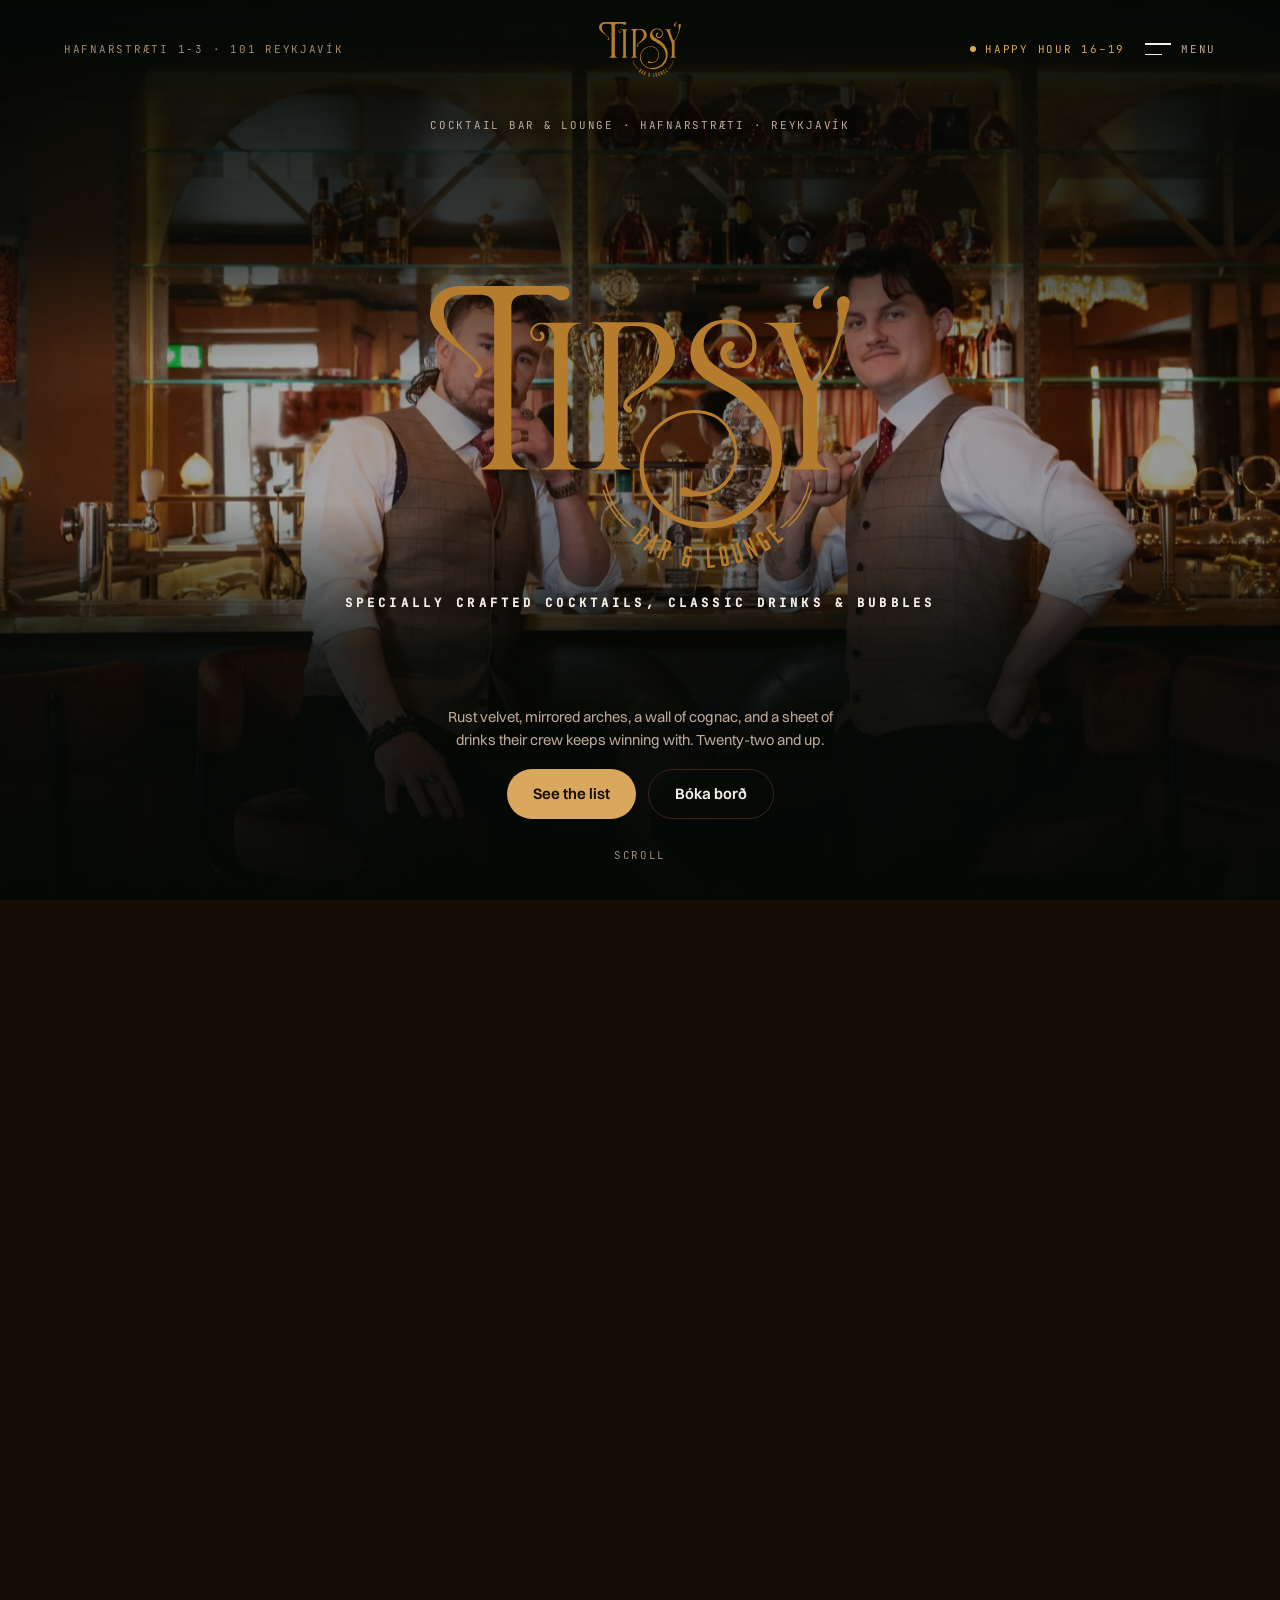
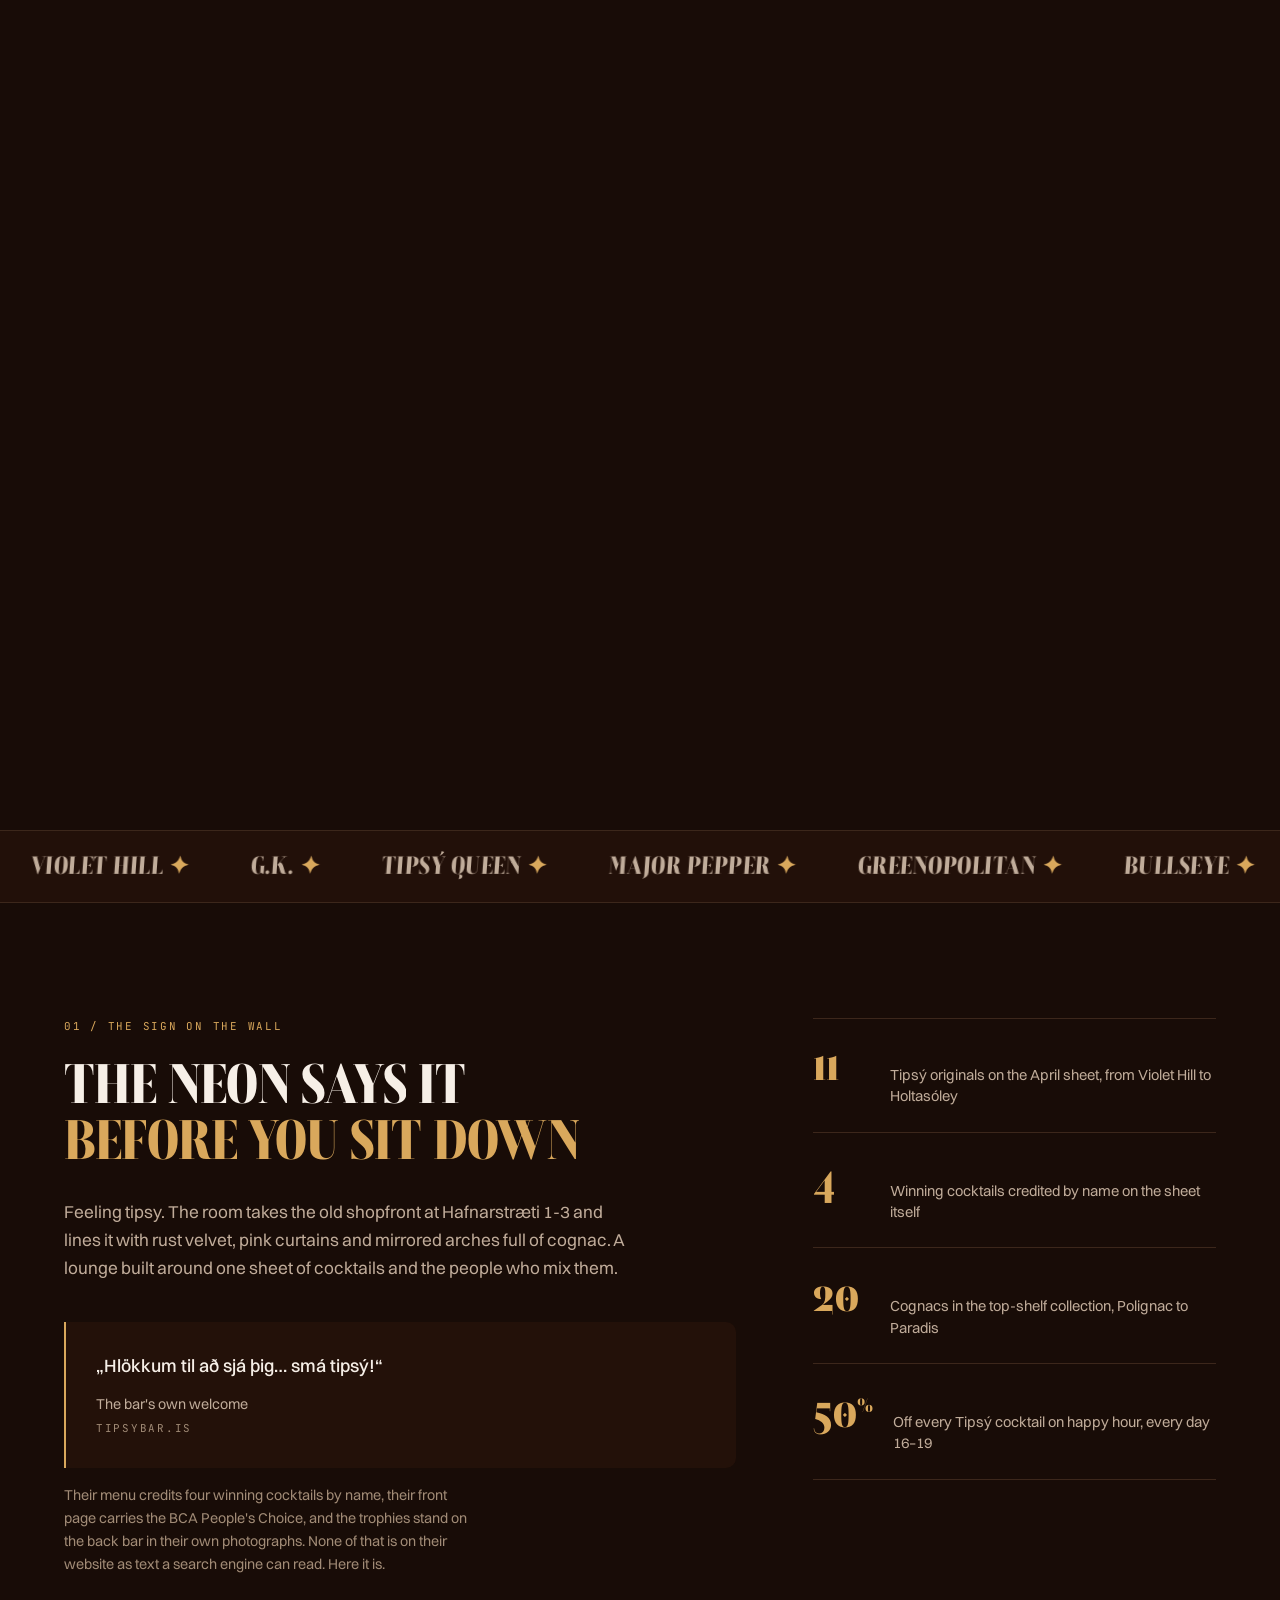
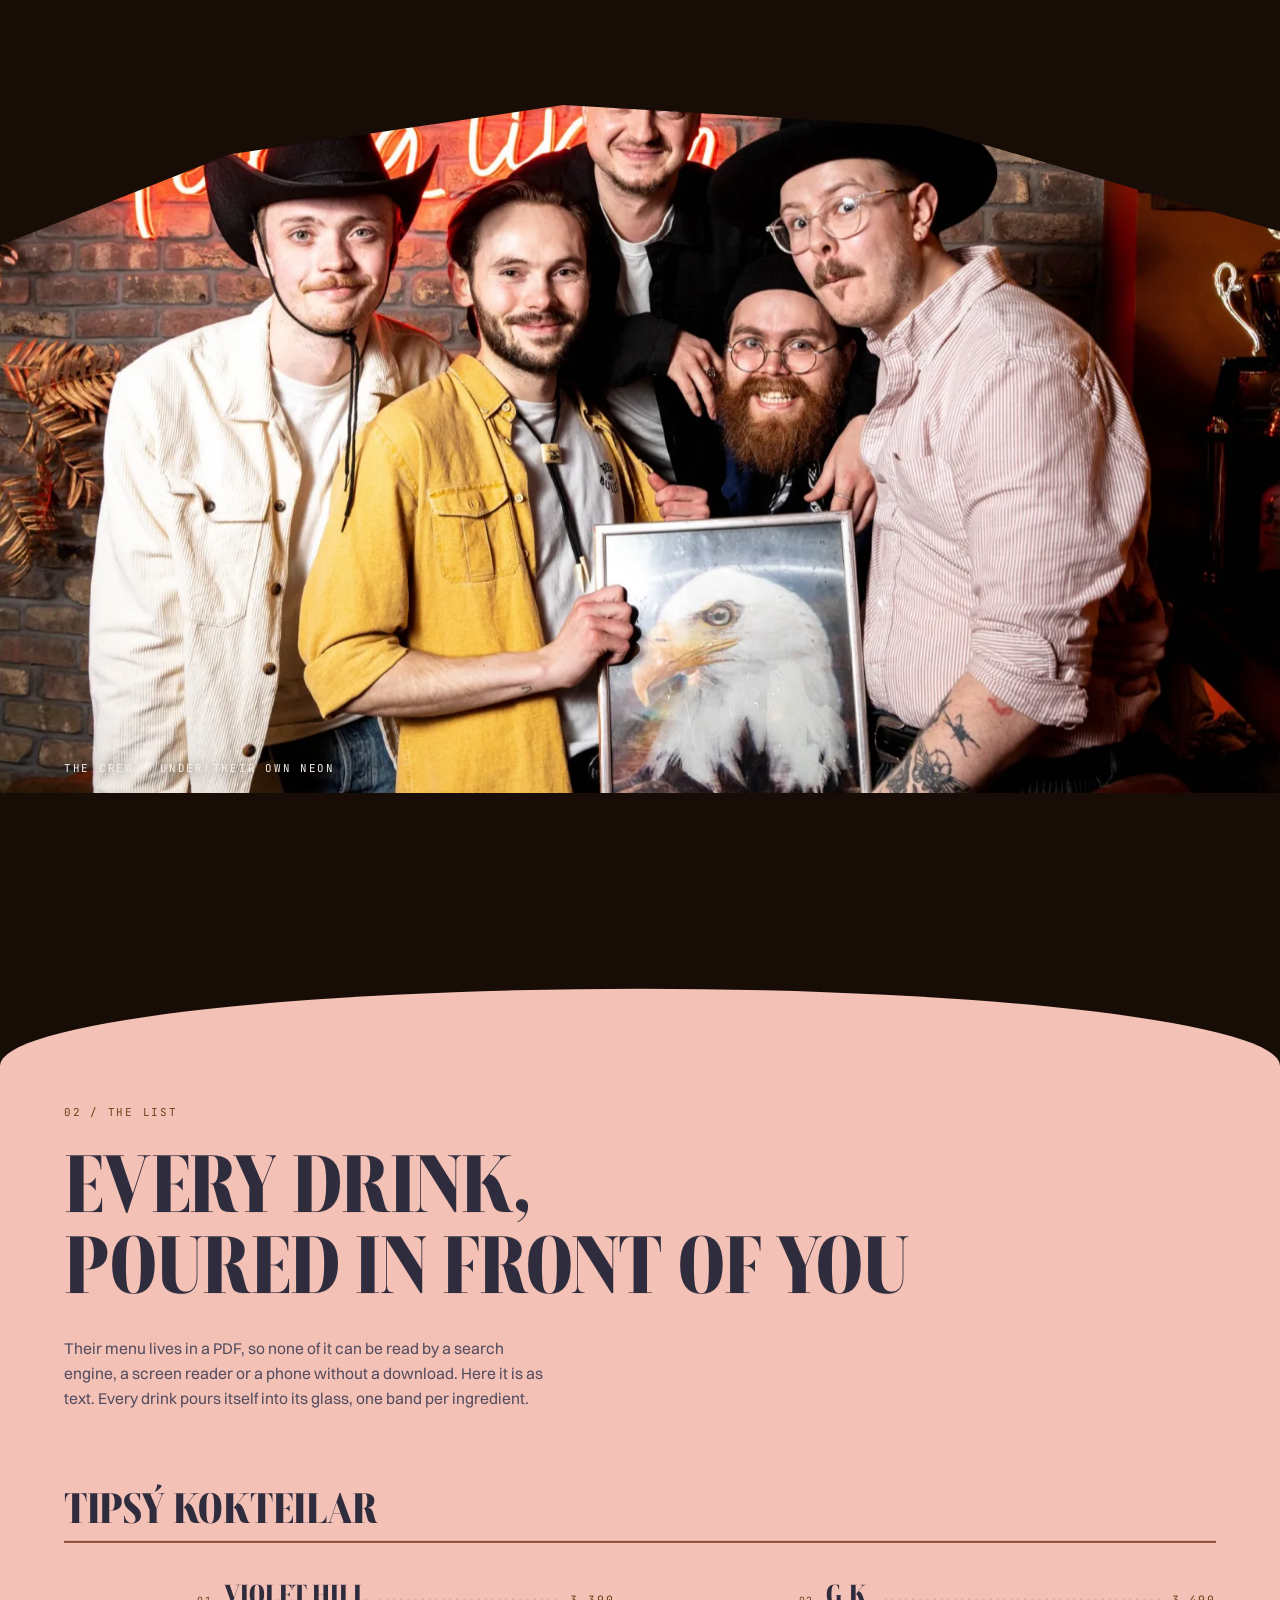
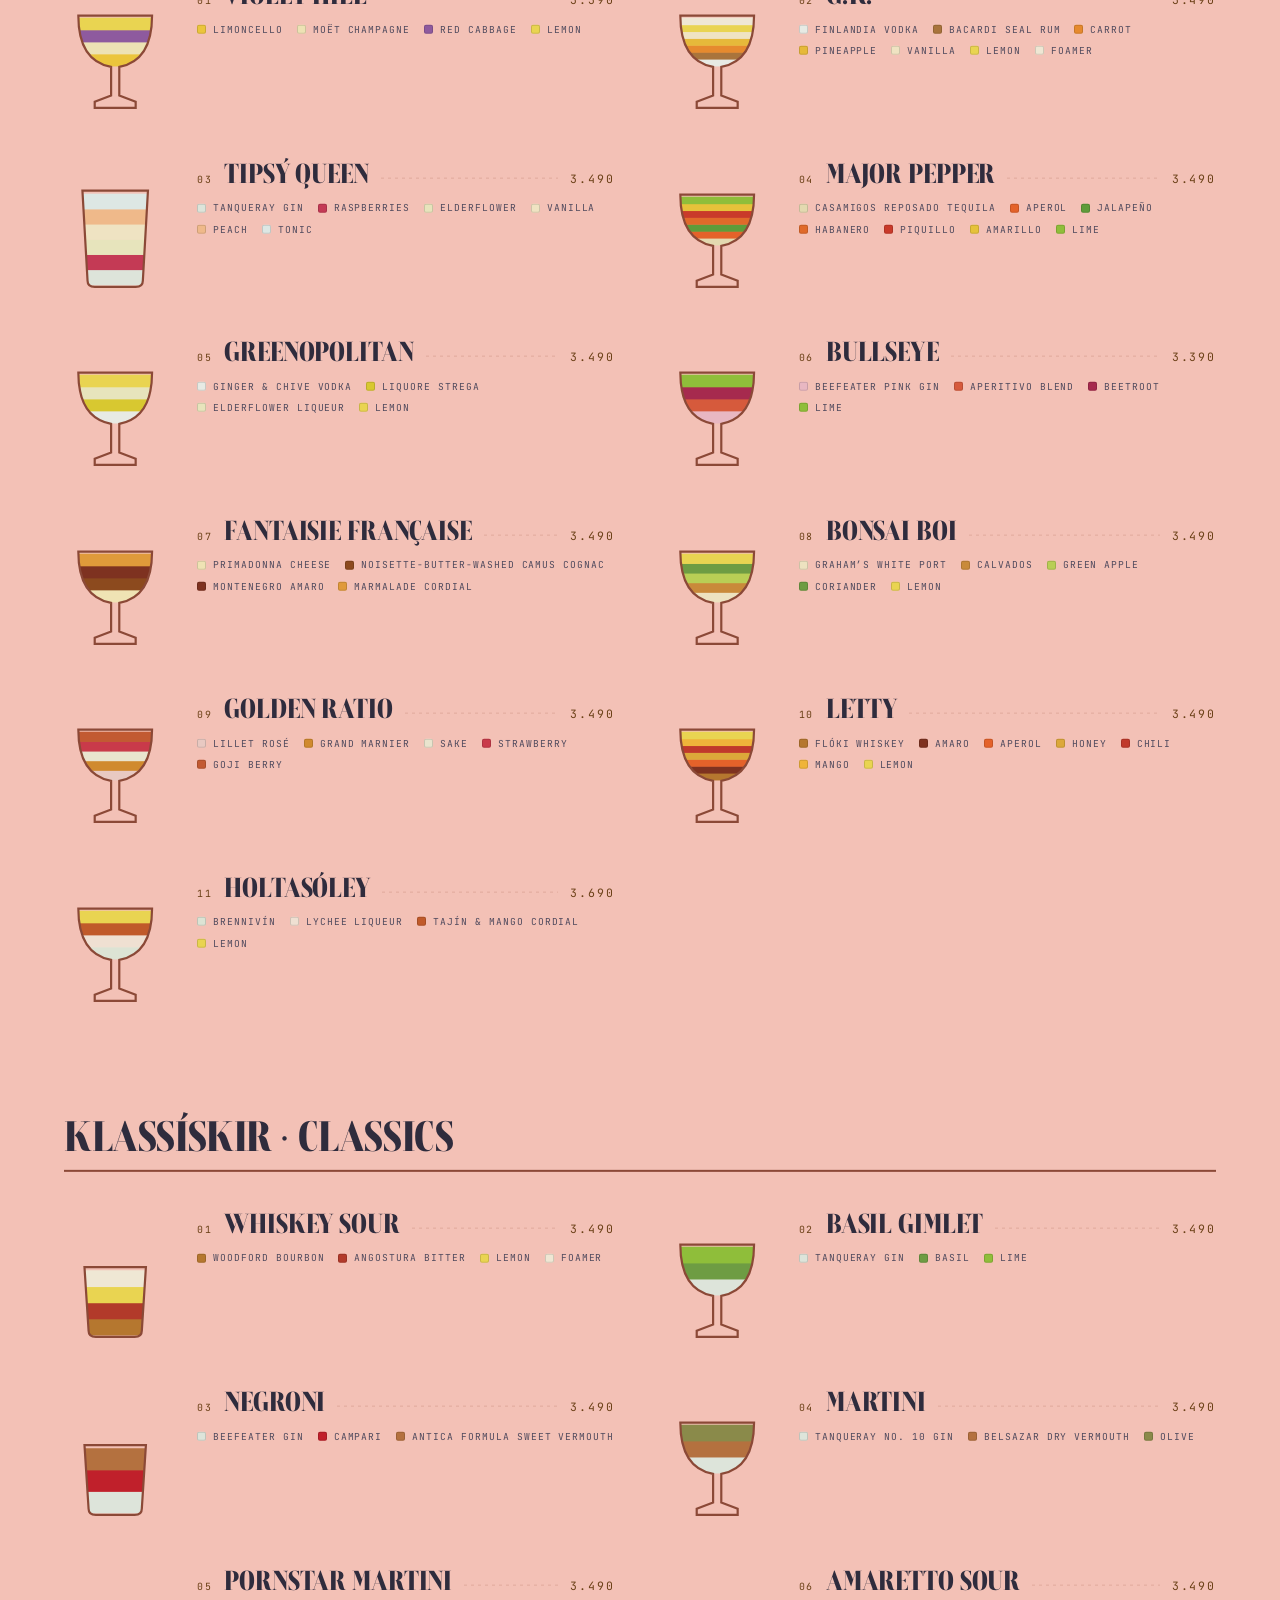
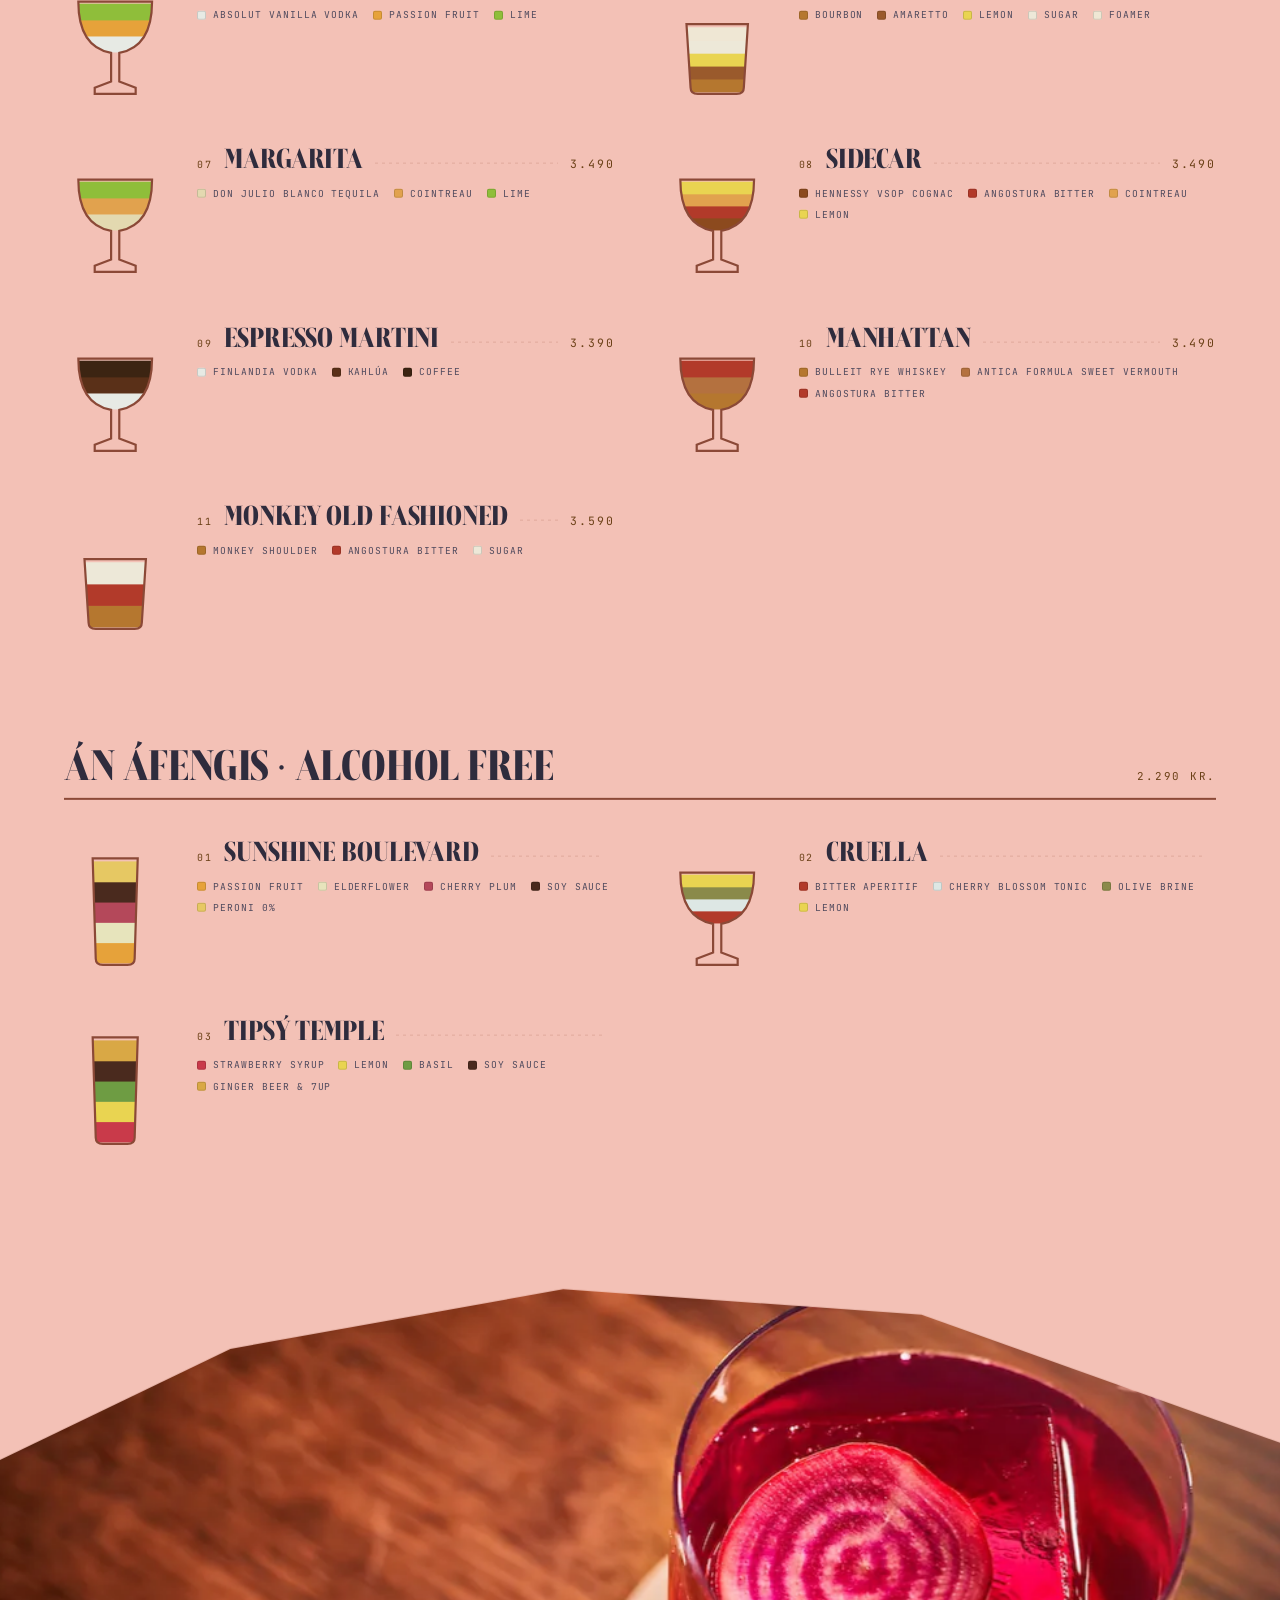
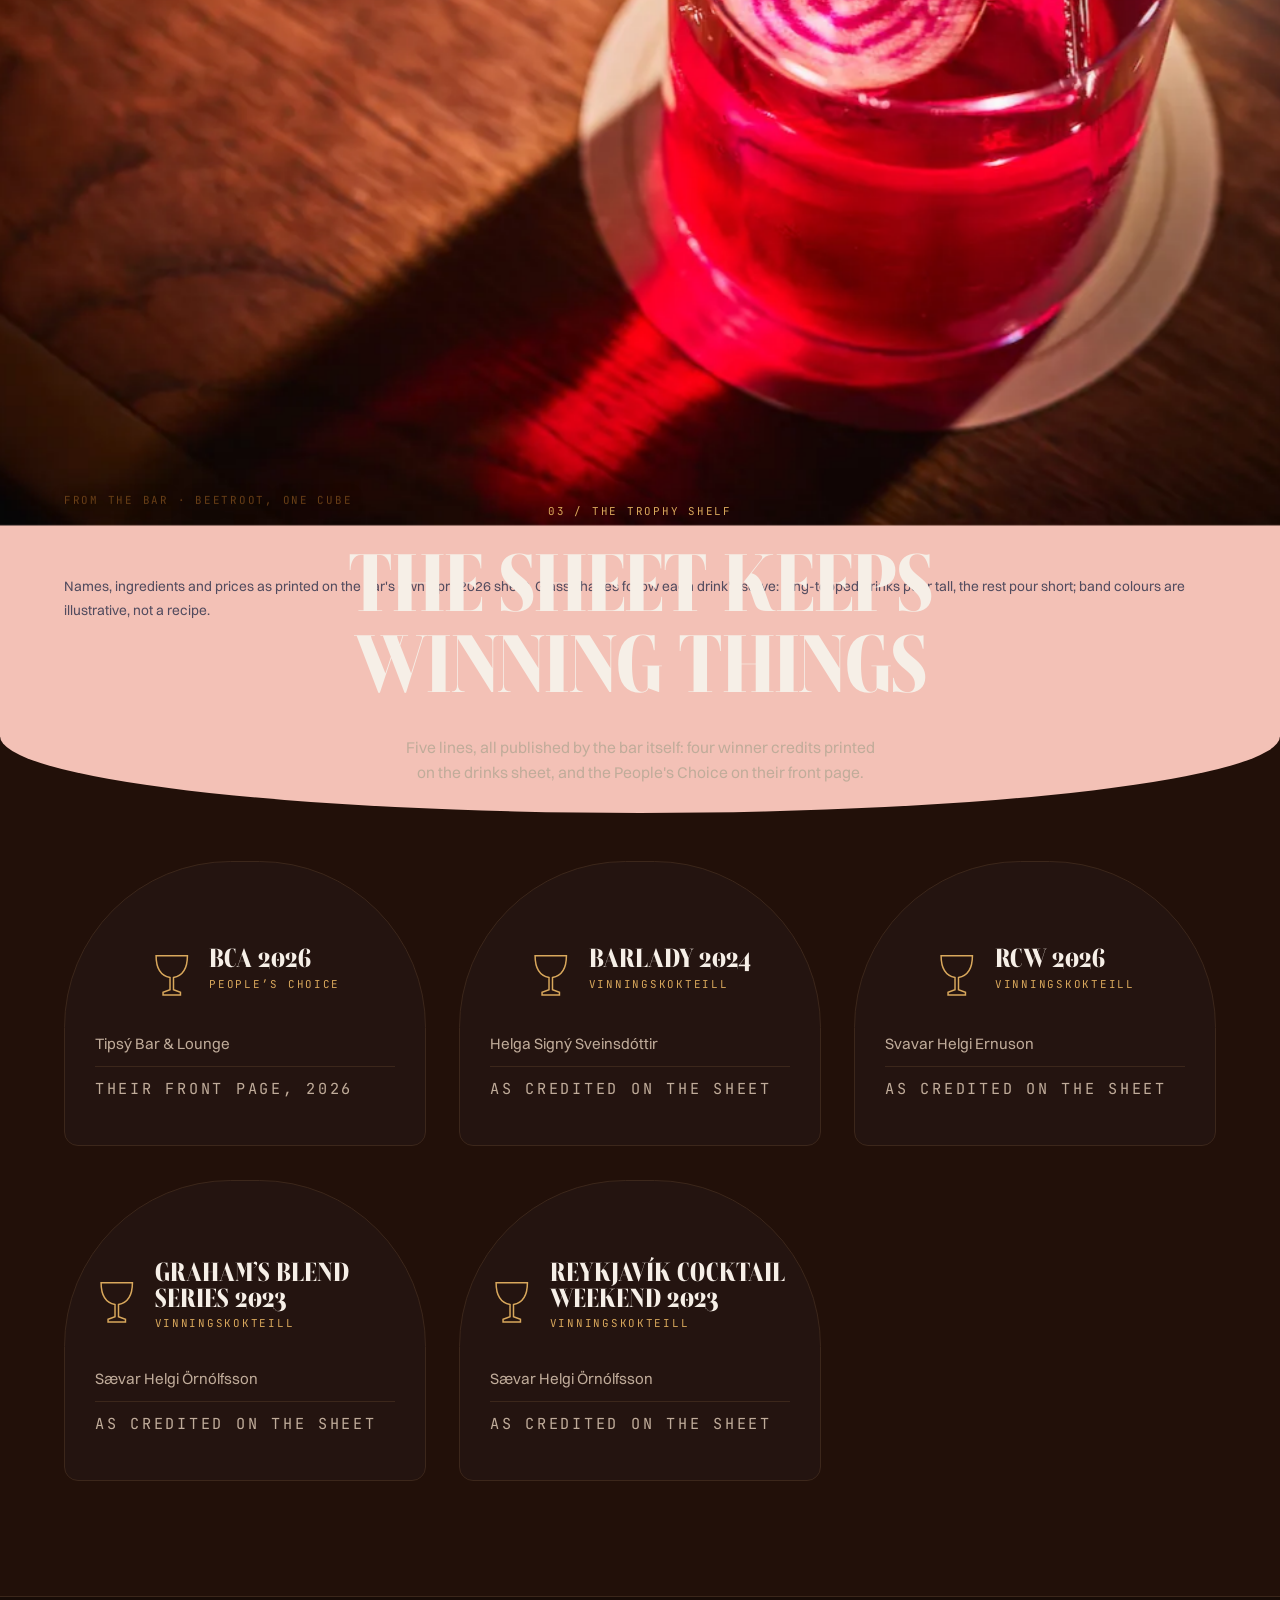
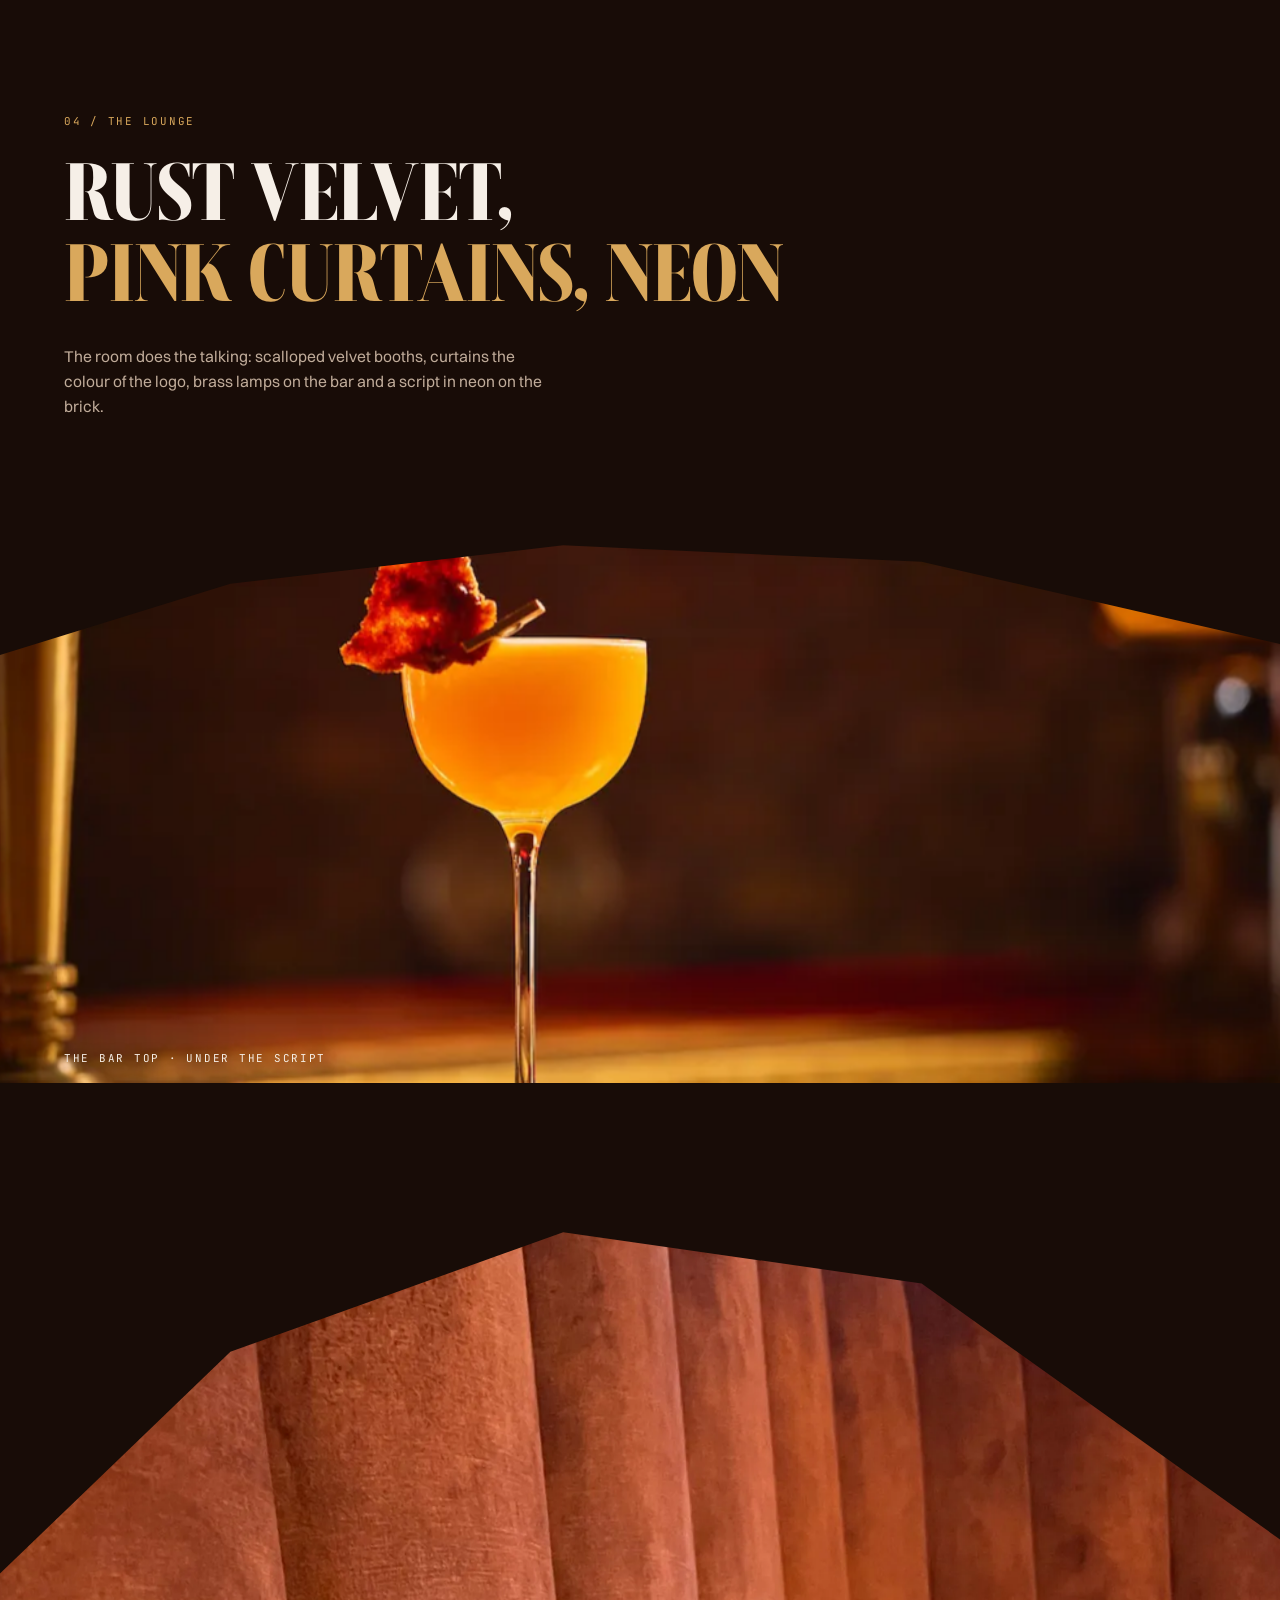
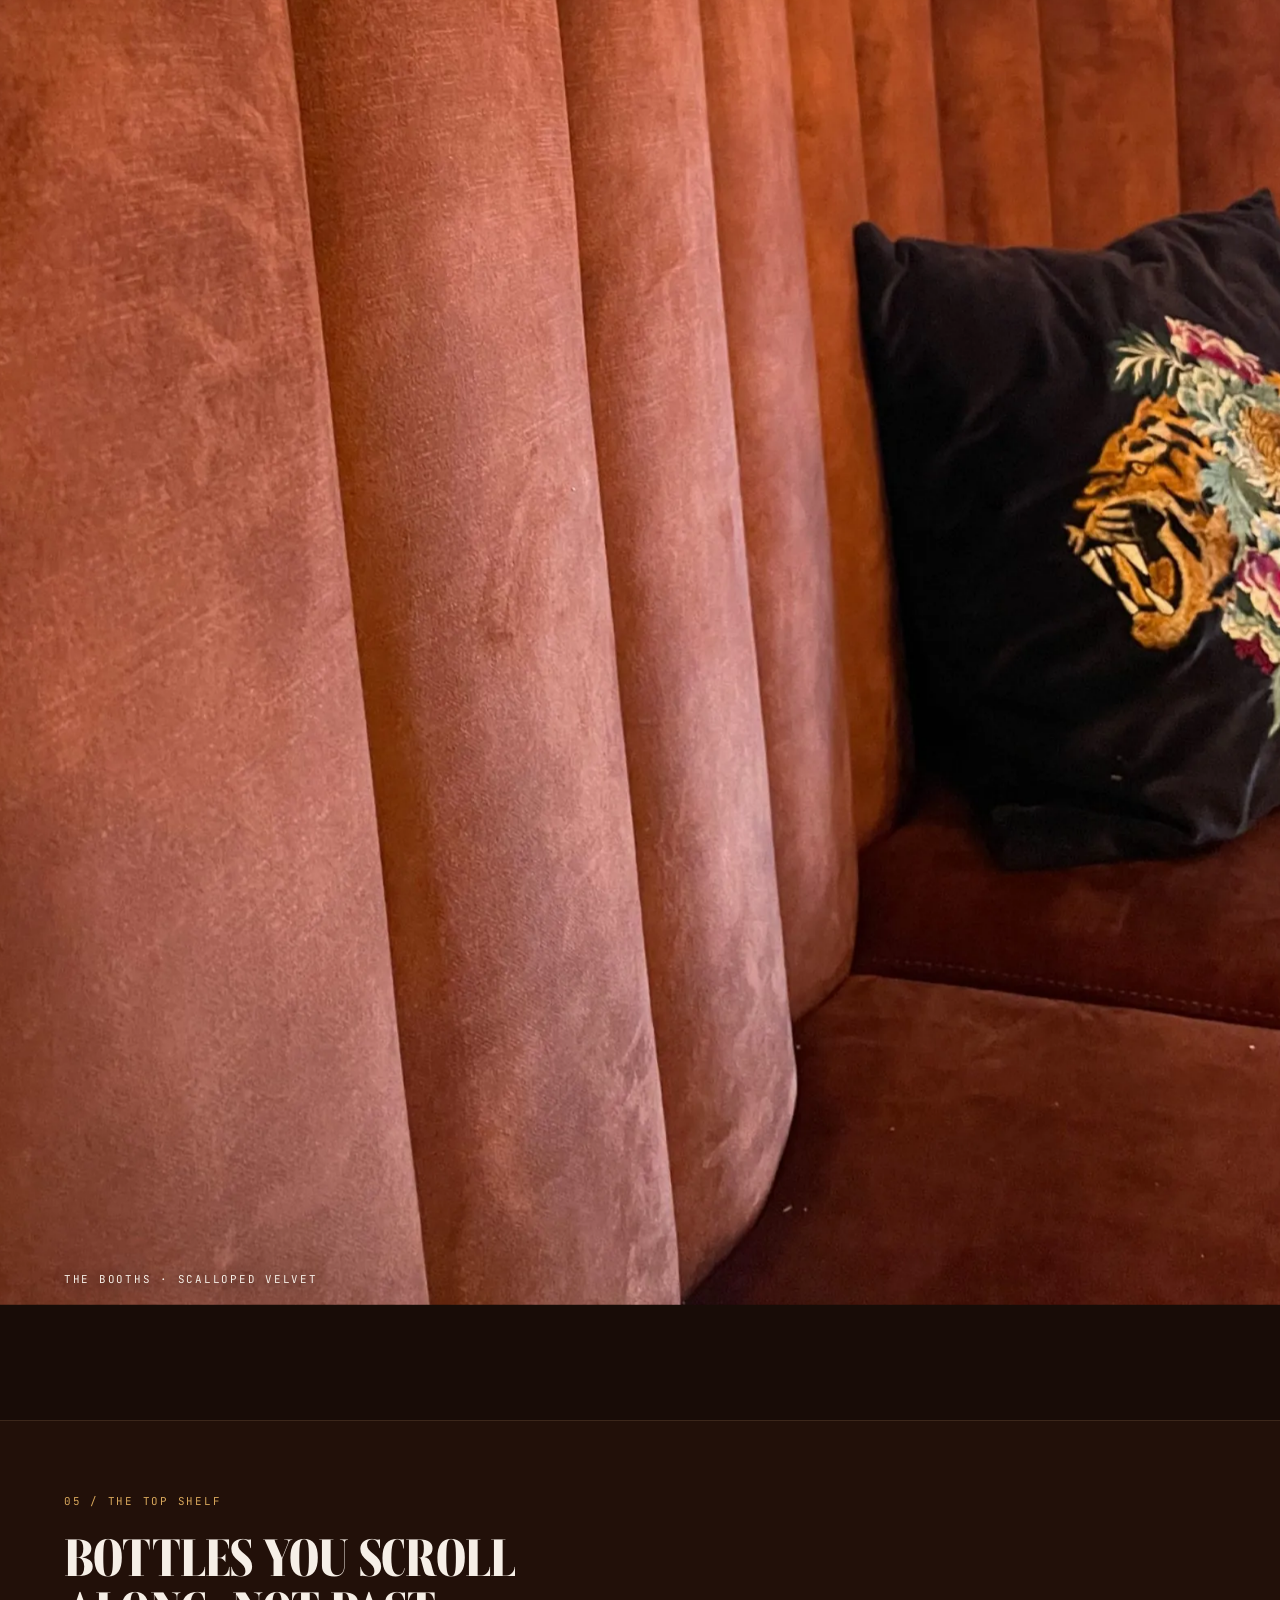
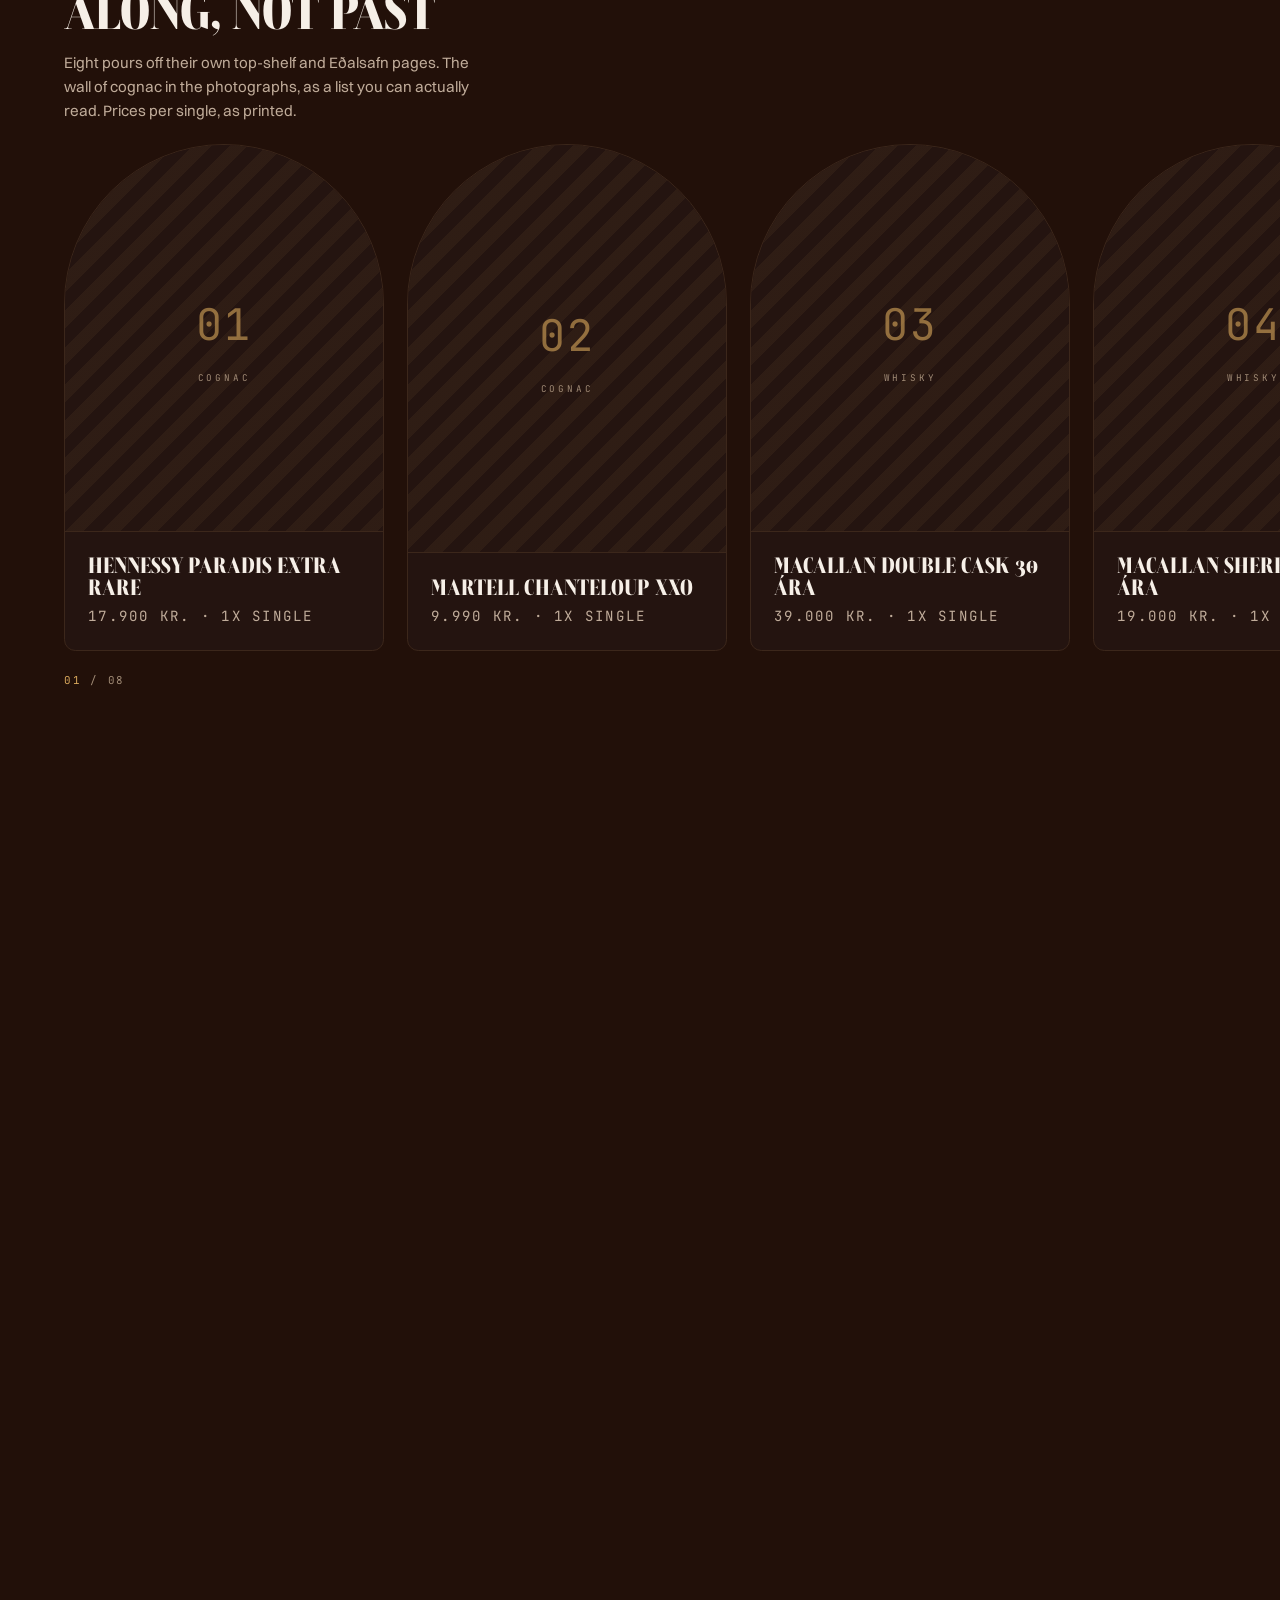
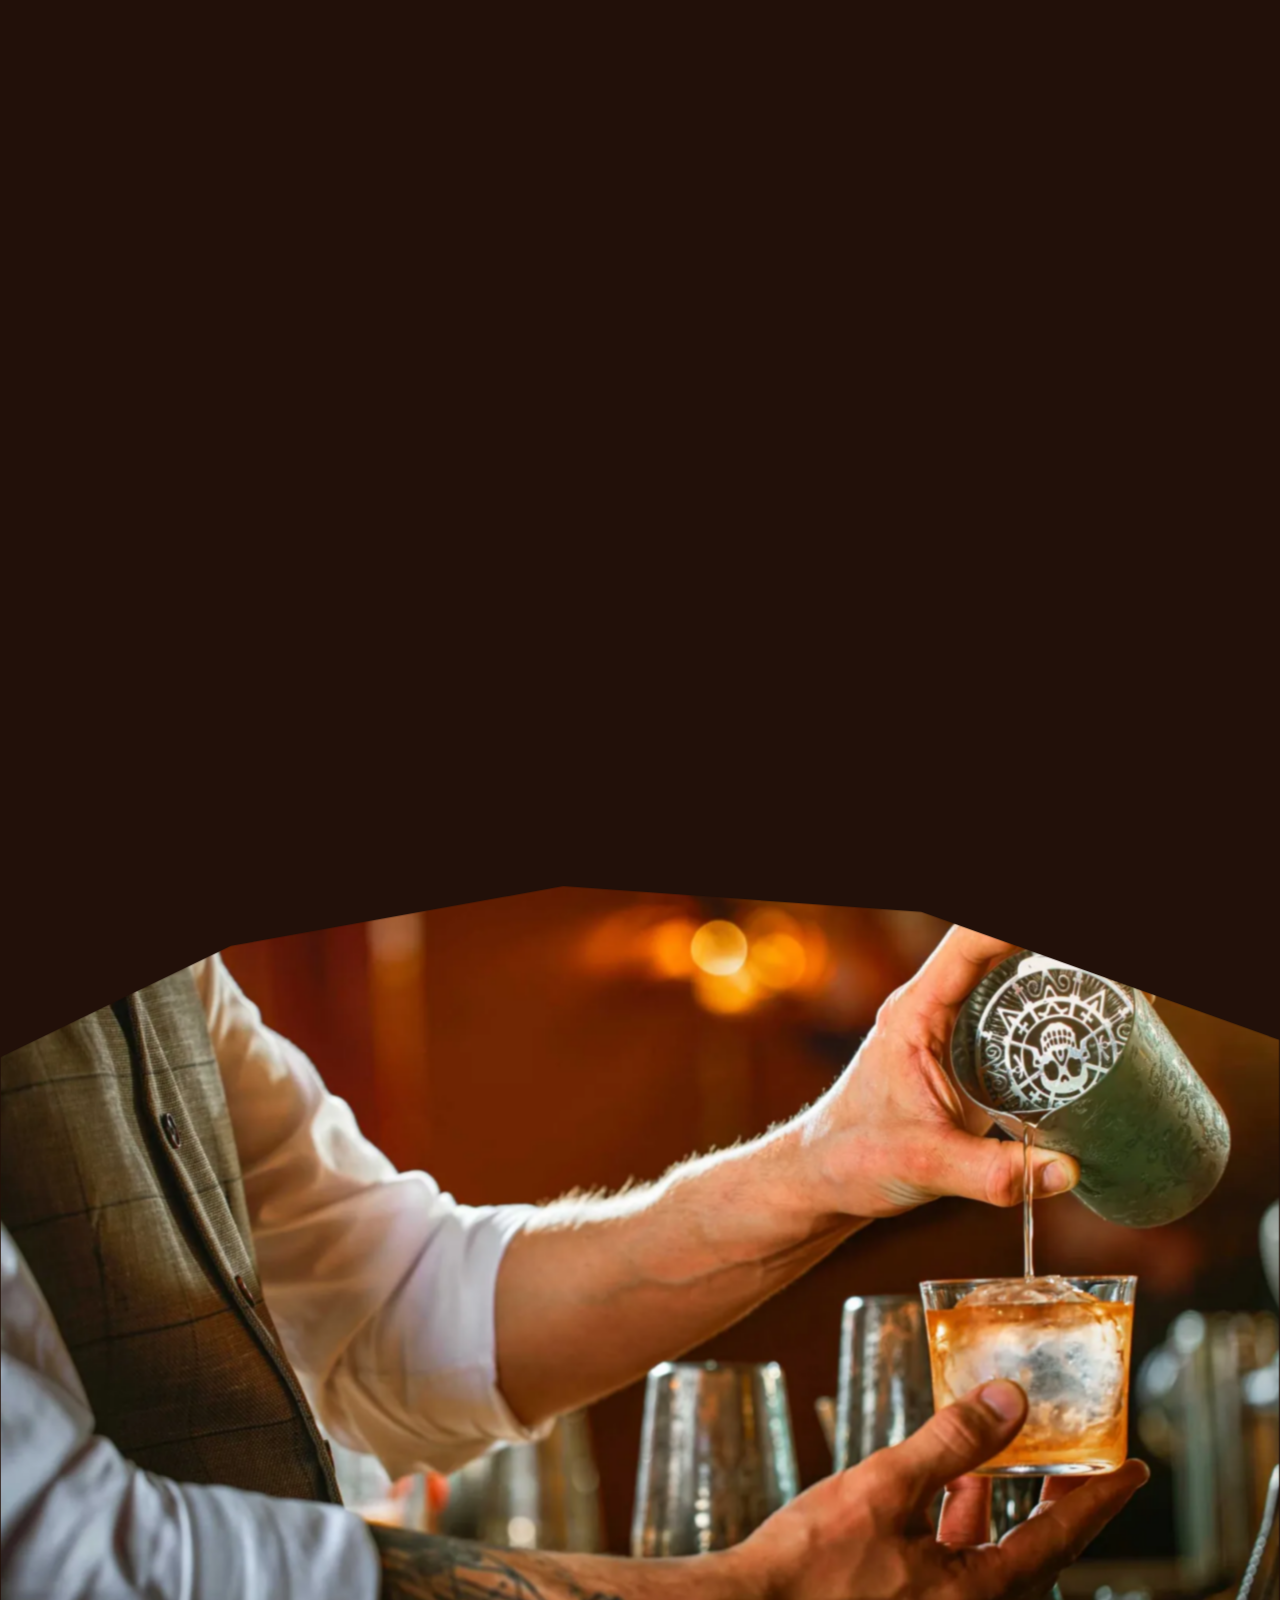
==== index.html @ cbf4f5e5 "Tipsý Bar & Lounge concept redesign — Gilligogg/Jungle system re-aimed Palette, menu, photos, awards" ====
<!doctype html>
<html lang="en">
<head>
<meta charset="utf-8" />
<meta name="viewport" content="width=device-width, initial-scale=1" />
<title>Tipsý Bar &amp; Lounge &middot; Hafnarstræti 1-3, Reykjavík</title>
<meta name="description" content="Cocktail bar &amp; lounge on Hafnarstræti. Eleven Tipsý originals, eleven classics, champagne from Moët to Krug, and 50% off Tipsý cocktails every day from 16 to 19." />
<meta name="robots" content="noindex" />
<meta name="theme-color" content="#180C07" />

<meta property="og:type" content="website" />
<meta property="og:title" content="Tipsý Bar &amp; Lounge &middot; Hafnarstræti 1-3, Reykjavík" />
<meta property="og:description" content="Specially crafted cocktails, classic drinks &amp; bubbles. Happy hour every day 16–19: 50% off Tipsý cocktails." />
<meta property="og:image" content="assets/img/strawberry.webp" />
<meta property="og:locale" content="en_GB" />

<link rel="icon" href="assets/favicon.svg" type="image/svg+xml" />
<link rel="icon" href="assets/favicon-48.png" type="image/png" sizes="48x48" />
<link rel="icon" href="assets/favicon-32.png" type="image/png" sizes="32x32" />
<link rel="apple-touch-icon" href="assets/apple-touch-icon.png" />
<link rel="preload" href="assets/fonts/Boska-Black.woff2" as="font" type="font/woff2" crossorigin />
<link rel="preload" href="assets/fonts/Switzer-Regular.woff2" as="font" type="font/woff2" crossorigin />
<link rel="preload" as="image" href="assets/img/hero.webp" />
<link rel="stylesheet" href="styles.css" />

<script type="application/ld+json">
{
  "@context": "https://schema.org",
  "@type": "BarOrPub",
  "name": "Tipsý Bar & Lounge",
  "url": "https://tipsybar.is",
  "email": "tipsy@tipsybar.is",
  "telephone": "+354 546 6969",
  "servesCuisine": "Cocktails",
  "address": {
    "@type": "PostalAddress",
    "streetAddress": "Hafnarstræti 1-3",
    "postalCode": "101",
    "addressLocality": "Reykjavík",
    "addressCountry": "IS"
  },
  "openingHoursSpecification": [
    { "@type": "OpeningHoursSpecification", "dayOfWeek": ["Sunday","Monday","Tuesday","Wednesday","Thursday"], "opens": "16:00", "closes": "01:00" },
    { "@type": "OpeningHoursSpecification", "dayOfWeek": ["Friday","Saturday"], "opens": "16:00", "closes": "02:00" }
  ]
}
</script>
</head>
<body>

<a class="skip" href="#main">Skip to content</a>

<!-- ══════════ opening scene ══════════
     Their navy — the ink of their own happy-hour graphic — rises behind the
     gold wordmark and drains away. Their own sign says the rest. -->
<div class="gate" id="gate">
  <svg class="gate__liquid" id="gateLiquid" viewBox="0 0 1200 1000" preserveAspectRatio="none" aria-hidden="true">
    <path id="gateWave" fill="#2F2C3D" d="M0,1000 L0,1000 Q300,1000 600,1000 T1200,1000 L1200,1000 Z"/>
  </svg>
  <div class="gate__stage">
    <img class="gate__logo" src="assets/wordmark.svg" alt="" width="200" height="134" />
    <p class="gate__line mono" id="gateLine">FEELING TIPSY</p>
  </div>
  <p class="gate__count mono" id="gateCount">00</p>
  <button class="gate__skip mono" id="gateSkip" type="button">Skip</button>
</div>

<!-- ══════════ header ══════════ -->
<header class="hdr" id="hdr">
  <p class="hdr__side hdr__side--l mono">HAFNARSTRÆTI 1-3 &middot; 101 REYKJAVÍK</p>

  <a class="hdr__mark" href="#top" aria-label="Tipsý, back to top">
    <img src="assets/wordmark.svg" alt="Tipsý Bar &amp; Lounge" width="200" height="134" />
  </a>

  <div class="hdr__side hdr__side--r">
    <p class="mono hdr__open">HAPPY HOUR 16–19</p>
    <button class="burger" id="burger" aria-expanded="false" aria-controls="menu" aria-label="Open menu">
      <span class="burger__box" aria-hidden="true"><i></i><i></i></span>
      <span class="burger__word mono" aria-hidden="true">MENU</span>
    </button>
  </div>
</header>

<div class="menu" id="menu" hidden>
  <div class="menu__inner">
    <nav class="menu__nav" aria-label="Site">
      <a href="#drinks"><span><i class="mono" aria-hidden="true">01</i>The list</span></a>
      <a href="#wins"><span><i class="mono" aria-hidden="true">02</i>The trophies</span></a>
      <a href="#room"><span><i class="mono" aria-hidden="true">03</i>The lounge</span></a>
      <a href="#shelf"><span><i class="mono" aria-hidden="true">04</i>Top shelf</span></a>
      <a href="#cellar"><span><i class="mono" aria-hidden="true">05</i>Wine &amp; bubbles</span></a>
      <a href="#happy"><span><i class="mono" aria-hidden="true">06</i>Happy hour</span></a>
      <a href="#visit"><span><i class="mono" aria-hidden="true">07</i>Visit</span></a>
    </nav>
    <div class="menu__foot">
      <p class="mono">HAFNARSTRÆTI 1-3 &middot; 101 REYKJAVÍK &middot; 546 6969</p>
      <a class="btn btn--main" href="https://www.dineout.is/tipsy" rel="noopener">Bóka borð</a>
    </div>
  </div>
</div>

<main id="main">

<!-- ══════════ 1. hero ══════════ -->
<div class="heropin" id="heropin">
<section class="hero" id="top">
  <img class="hero__film" id="heroPlate" src="assets/img/hero.webp" alt="Two bartenders in tweed waistcoats at the Tipsý bar, cocktail trophies on the brass counter between them and the lit cognac shelf rising behind in mirrored arches." width="2000" height="1494" fetchpriority="high" decoding="async" />

  <div class="hero__scrim" aria-hidden="true"></div>
  <div class="hero__veil" aria-hidden="true"></div>

  <div class="hero__content">
    <p class="hero__eyebrow mono">COCKTAIL BAR &amp; LOUNGE &middot; HAFNARSTRÆTI &middot; REYKJAVÍK</p>

    <h1 class="hero__h1">
      <img class="hero__mark" id="heroMark" src="assets/wordmark.svg" alt="Tipsý Bar &amp; Lounge" width="200" height="134" fetchpriority="high" />
      <span class="hero__tag">Specially crafted cocktails, classic drinks &amp; bubbles</span>
    </h1>

    <div class="hero__base" id="heroBase">
      <p class="hero__blurb">Rust velvet, mirrored arches, a wall of cognac, and a sheet of drinks their crew keeps winning with. Twenty-two and up.</p>
      <div class="hero__acts">
        <a class="btn btn--main" href="#drinks">See the list</a>
        <a class="btn btn--ghost" href="https://www.dineout.is/tipsy" rel="noopener">Bóka borð</a>
      </div>
    </div>

    <p class="hero__scroll mono" id="heroHint" aria-hidden="true">SCROLL</p>
  </div>
</section>
</div>

<!-- ══════════ 2. ticker ══════════ -->
<section class="ticker" aria-hidden="true">
  <div class="ticker__skew" id="tickSkew"><div class="ticker__track" id="tickTrack"></div></div>
</section>

<!-- ══════════ 3. thesis ══════════ -->
<section class="thesis" id="about">
  <div class="thesis__grid">
    <div class="thesis__text">
      <p class="kicker mono">01 / THE SIGN ON THE WALL</p>
      <h2 class="h2">The neon says it<br /><em>before you sit down</em></h2>
      <p class="lead">Feeling tipsy. The room takes the old shopfront at Hafnarstræti 1-3 and lines it with rust velvet, pink curtains and mirrored arches full of cognac. A lounge built around one sheet of cocktails and the people who mix them.</p>
      <blockquote class="quote">
        <p>&bdquo;Hlökkum til að sjá þig&hellip; smá tipsý!&ldquo;</p>
        <footer>
          <span class="quote__who">The bar's own welcome</span>
          <span class="quote__src mono">TIPSYBAR.IS</span>
        </footer>
      </blockquote>
      <p class="thesis__gloss">Their menu credits four winning cocktails by name, their front page carries the BCA People's Choice, and the trophies stand on the back bar in their own photographs. None of that is on their website as text a search engine can read. Here it is.</p>
    </div>

    <ul class="facts">
      <li><span class="facts__n">11</span><span class="facts__l">Tipsý originals on the April sheet, from Violet Hill to Holtasóley</span></li>
      <li><span class="facts__n">4</span><span class="facts__l">Winning cocktails credited by name on the sheet itself</span></li>
      <li><span class="facts__n">20</span><span class="facts__l">Cognacs in the top-shelf collection, Polignac to Paradis</span></li>
      <li><span class="facts__n">50<sup>%</sup></span><span class="facts__l">Off every Tipsý cocktail on happy hour, every day 16–19</span></li>
    </ul>
  </div>

  <figure class="bleed bleed--tall" data-pour>
    <img src="assets/img/crew.webp" alt="Five of the Tipsý crew shoulder to shoulder under the pink neon script on the brick wall, trophies and bottles on the shelves beside them." width="2000" height="1334" loading="lazy" decoding="async" />
    <figcaption class="mono">THE CREW · UNDER THEIR OWN NEON</figcaption>
  </figure>
</section>

<!-- ══════════ 4. the list — every drink pours its own glass ══════════ -->
<section class="drinks paper" id="drinks">
  <header class="sec-head">
    <p class="kicker mono">02 / THE LIST</p>
    <h2 class="h2">Every drink,<br />poured in front of you</h2>
    <p class="sec-head__note">Their menu lives in a PDF, so none of it can be read by a search engine, a screen reader or a phone without a download. Here it is as text. Every drink pours itself into its glass, one band per ingredient.</p>
  </header>

  <div class="sheet">
      <section class="course" aria-labelledby="course-sig">
        <header class="course__head">
          <h3 class="course__title" id="course-sig">Tipsý kokteilar</h3>
          
        </header>
        <ul class="course__list">
          <li class="dish">
            <div class="dish__glass" aria-hidden="true">
              <svg viewBox="0 0 100 130" class="gl" data-fill>
                <defs><clipPath id="cp-sig-0"><path d="M14 34 Q14 78 46 84 L46 112 L30 118 L30 124 L70 124 L70 118 L54 112 L54 84 Q86 78 86 34 Z"/></clipPath></defs>
                <g clip-path="url(#cp-sig-0)"><rect class="gl__band" data-band="0" x="0" y="71.3" width="100" height="12.3" fill="#EBC53C"/><rect class="gl__band" data-band="1" x="0" y="59.5" width="100" height="12.3" fill="#EDE2B4"/><rect class="gl__band" data-band="2" x="0" y="47.8" width="100" height="12.3" fill="#8E5A9E"/><rect class="gl__band" data-band="3" x="0" y="36.0" width="100" height="12.3" fill="#E9D451"/></g>
                <path class="gl__out" d="M14 34 Q14 78 46 84 L46 112 L30 118 L30 124 L70 124 L70 118 L54 112 L54 84 Q86 78 86 34 Z"/>
              </svg>
            </div>
            <div class="dish__body">
              <p class="dish__top"><span class="dish__n mono">01</span><span class="dish__name">Violet Hill</span><span class="dish__rule" aria-hidden="true"></span><span class="dish__p mono">3.390</span></p>
              
              <ul class="dish__spec"><li data-ing="0"><i style="--c:#EBC53C" aria-hidden="true"></i>Limoncello</li><li data-ing="1"><i style="--c:#EDE2B4" aria-hidden="true"></i>Moët Champagne</li><li data-ing="2"><i style="--c:#8E5A9E" aria-hidden="true"></i>Red cabbage</li><li data-ing="3"><i style="--c:#E9D451" aria-hidden="true"></i>Lemon</li></ul>
            </div>
          </li>
          <li class="dish">
            <div class="dish__glass" aria-hidden="true">
              <svg viewBox="0 0 100 130" class="gl" data-fill>
                <defs><clipPath id="cp-sig-1"><path d="M14 34 Q14 78 46 84 L46 112 L30 118 L30 124 L70 124 L70 118 L54 112 L54 84 Q86 78 86 34 Z"/></clipPath></defs>
                <g clip-path="url(#cp-sig-1)"><rect class="gl__band" data-band="0" x="0" y="76.3" width="100" height="7.3" fill="#E7EAE4"/><rect class="gl__band" data-band="1" x="0" y="69.6" width="100" height="7.3" fill="#A9743C"/><rect class="gl__band" data-band="2" x="0" y="62.9" width="100" height="7.3" fill="#E68A2E"/><rect class="gl__band" data-band="3" x="0" y="56.1" width="100" height="7.3" fill="#E6B93A"/><rect class="gl__band" data-band="4" x="0" y="49.4" width="100" height="7.3" fill="#EFE3C2"/><rect class="gl__band" data-band="5" x="0" y="42.7" width="100" height="7.3" fill="#E9D451"/><rect class="gl__band" data-band="6" x="0" y="36.0" width="100" height="7.3" fill="#EFE7D4"/></g>
                <path class="gl__out" d="M14 34 Q14 78 46 84 L46 112 L30 118 L30 124 L70 124 L70 118 L54 112 L54 84 Q86 78 86 34 Z"/>
              </svg>
            </div>
            <div class="dish__body">
              <p class="dish__top"><span class="dish__n mono">02</span><span class="dish__name">G.K.</span><span class="dish__rule" aria-hidden="true"></span><span class="dish__p mono">3.490</span></p>
              
              <ul class="dish__spec"><li data-ing="0"><i style="--c:#E7EAE4" aria-hidden="true"></i>Finlandia vodka</li><li data-ing="1"><i style="--c:#A9743C" aria-hidden="true"></i>Bacardi seal rum</li><li data-ing="2"><i style="--c:#E68A2E" aria-hidden="true"></i>Carrot</li><li data-ing="3"><i style="--c:#E6B93A" aria-hidden="true"></i>Pineapple</li><li data-ing="4"><i style="--c:#EFE3C2" aria-hidden="true"></i>Vanilla</li><li data-ing="5"><i style="--c:#E9D451" aria-hidden="true"></i>Lemon</li><li data-ing="6"><i style="--c:#EFE7D4" aria-hidden="true"></i>Foamer</li></ul>
            </div>
          </li>
          <li class="dish">
            <div class="dish__glass" aria-hidden="true">
              <svg viewBox="0 0 100 130" class="gl" data-fill>
                <defs><clipPath id="cp-sig-2"><path d="M18 30 L23 118 Q23 124 30 124 L70 124 Q77 124 77 118 L82 30 Z"/></clipPath></defs>
                <g clip-path="url(#cp-sig-2)"><rect class="gl__band" data-band="0" x="0" y="107.2" width="100" height="15.4" fill="#DDE4DA"/><rect class="gl__band" data-band="1" x="0" y="92.3" width="100" height="15.4" fill="#C43A55"/><rect class="gl__band" data-band="2" x="0" y="77.5" width="100" height="15.4" fill="#E7E4BC"/><rect class="gl__band" data-band="3" x="0" y="62.7" width="100" height="15.4" fill="#EFE3C2"/><rect class="gl__band" data-band="4" x="0" y="47.8" width="100" height="15.4" fill="#EFB98A"/><rect class="gl__band" data-band="5" x="0" y="33.0" width="100" height="15.4" fill="#DDE7E4"/></g>
                <path class="gl__out" d="M18 30 L23 118 Q23 124 30 124 L70 124 Q77 124 77 118 L82 30 Z"/>
              </svg>
            </div>
            <div class="dish__body">
              <p class="dish__top"><span class="dish__n mono">03</span><span class="dish__name">Tipsý Queen</span><span class="dish__rule" aria-hidden="true"></span><span class="dish__p mono">3.490</span></p>
              
              <ul class="dish__spec"><li data-ing="0"><i style="--c:#DDE4DA" aria-hidden="true"></i>Tanqueray gin</li><li data-ing="1"><i style="--c:#C43A55" aria-hidden="true"></i>Raspberries</li><li data-ing="2"><i style="--c:#E7E4BC" aria-hidden="true"></i>Elderflower</li><li data-ing="3"><i style="--c:#EFE3C2" aria-hidden="true"></i>Vanilla</li><li data-ing="4"><i style="--c:#EFB98A" aria-hidden="true"></i>Peach</li><li data-ing="5"><i style="--c:#DDE7E4" aria-hidden="true"></i>Tonic</li></ul>
            </div>
          </li>
          <li class="dish">
            <div class="dish__glass" aria-hidden="true">
              <svg viewBox="0 0 100 130" class="gl" data-fill>
                <defs><clipPath id="cp-sig-3"><path d="M14 34 Q14 78 46 84 L46 112 L30 118 L30 124 L70 124 L70 118 L54 112 L54 84 Q86 78 86 34 Z"/></clipPath></defs>
                <g clip-path="url(#cp-sig-3)"><rect class="gl__band" data-band="0" x="0" y="76.3" width="100" height="7.3" fill="#E3D9B0"/><rect class="gl__band" data-band="1" x="0" y="69.6" width="100" height="7.3" fill="#E4622A"/><rect class="gl__band" data-band="2" x="0" y="62.9" width="100" height="7.3" fill="#5E9C3A"/><rect class="gl__band" data-band="3" x="0" y="56.1" width="100" height="7.3" fill="#E06A2A"/><rect class="gl__band" data-band="4" x="0" y="49.4" width="100" height="7.3" fill="#C93A2A"/><rect class="gl__band" data-band="5" x="0" y="42.7" width="100" height="7.3" fill="#E6C23A"/><rect class="gl__band" data-band="6" x="0" y="36.0" width="100" height="7.3" fill="#8FBE3A"/></g>
                <path class="gl__out" d="M14 34 Q14 78 46 84 L46 112 L30 118 L30 124 L70 124 L70 118 L54 112 L54 84 Q86 78 86 34 Z"/>
              </svg>
            </div>
            <div class="dish__body">
              <p class="dish__top"><span class="dish__n mono">04</span><span class="dish__name">Major Pepper</span><span class="dish__rule" aria-hidden="true"></span><span class="dish__p mono">3.490</span></p>
              
              <ul class="dish__spec"><li data-ing="0"><i style="--c:#E3D9B0" aria-hidden="true"></i>Casamigos Reposado Tequila</li><li data-ing="1"><i style="--c:#E4622A" aria-hidden="true"></i>Aperol</li><li data-ing="2"><i style="--c:#5E9C3A" aria-hidden="true"></i>Jalapeño</li><li data-ing="3"><i style="--c:#E06A2A" aria-hidden="true"></i>Habanero</li><li data-ing="4"><i style="--c:#C93A2A" aria-hidden="true"></i>Piquillo</li><li data-ing="5"><i style="--c:#E6C23A" aria-hidden="true"></i>Amarillo</li><li data-ing="6"><i style="--c:#8FBE3A" aria-hidden="true"></i>Lime</li></ul>
            </div>
          </li>
          <li class="dish">
            <div class="dish__glass" aria-hidden="true">
              <svg viewBox="0 0 100 130" class="gl" data-fill>
                <defs><clipPath id="cp-sig-4"><path d="M14 34 Q14 78 46 84 L46 112 L30 118 L30 124 L70 124 L70 118 L54 112 L54 84 Q86 78 86 34 Z"/></clipPath></defs>
                <g clip-path="url(#cp-sig-4)"><rect class="gl__band" data-band="0" x="0" y="71.3" width="100" height="12.3" fill="#E7EAE4"/><rect class="gl__band" data-band="1" x="0" y="59.5" width="100" height="12.3" fill="#D8C830"/><rect class="gl__band" data-band="2" x="0" y="47.8" width="100" height="12.3" fill="#E7E4BC"/><rect class="gl__band" data-band="3" x="0" y="36.0" width="100" height="12.3" fill="#E9D451"/></g>
                <path class="gl__out" d="M14 34 Q14 78 46 84 L46 112 L30 118 L30 124 L70 124 L70 118 L54 112 L54 84 Q86 78 86 34 Z"/>
              </svg>
            </div>
            <div class="dish__body">
              <p class="dish__top"><span class="dish__n mono">05</span><span class="dish__name">Greenopolitan</span><span class="dish__rule" aria-hidden="true"></span><span class="dish__p mono">3.490</span></p>
              
              <ul class="dish__spec"><li data-ing="0"><i style="--c:#E7EAE4" aria-hidden="true"></i>Ginger &amp; chive vodka</li><li data-ing="1"><i style="--c:#D8C830" aria-hidden="true"></i>Liquore Strega</li><li data-ing="2"><i style="--c:#E7E4BC" aria-hidden="true"></i>Elderflower liqueur</li><li data-ing="3"><i style="--c:#E9D451" aria-hidden="true"></i>Lemon</li></ul>
            </div>
          </li>
          <li class="dish">
            <div class="dish__glass" aria-hidden="true">
              <svg viewBox="0 0 100 130" class="gl" data-fill>
                <defs><clipPath id="cp-sig-5"><path d="M14 34 Q14 78 46 84 L46 112 L30 118 L30 124 L70 124 L70 118 L54 112 L54 84 Q86 78 86 34 Z"/></clipPath></defs>
                <g clip-path="url(#cp-sig-5)"><rect class="gl__band" data-band="0" x="0" y="71.3" width="100" height="12.3" fill="#E8B7C2"/><rect class="gl__band" data-band="1" x="0" y="59.5" width="100" height="12.3" fill="#D65A3C"/><rect class="gl__band" data-band="2" x="0" y="47.8" width="100" height="12.3" fill="#A62A4E"/><rect class="gl__band" data-band="3" x="0" y="36.0" width="100" height="12.3" fill="#8FBE3A"/></g>
                <path class="gl__out" d="M14 34 Q14 78 46 84 L46 112 L30 118 L30 124 L70 124 L70 118 L54 112 L54 84 Q86 78 86 34 Z"/>
              </svg>
            </div>
            <div class="dish__body">
              <p class="dish__top"><span class="dish__n mono">06</span><span class="dish__name">Bullseye</span><span class="dish__rule" aria-hidden="true"></span><span class="dish__p mono">3.390</span></p>
              
              <ul class="dish__spec"><li data-ing="0"><i style="--c:#E8B7C2" aria-hidden="true"></i>Beefeater pink gin</li><li data-ing="1"><i style="--c:#D65A3C" aria-hidden="true"></i>Aperitivo blend</li><li data-ing="2"><i style="--c:#A62A4E" aria-hidden="true"></i>Beetroot</li><li data-ing="3"><i style="--c:#8FBE3A" aria-hidden="true"></i>Lime</li></ul>
            </div>
          </li>
          <li class="dish">
            <div class="dish__glass" aria-hidden="true">
              <svg viewBox="0 0 100 130" class="gl" data-fill>
                <defs><clipPath id="cp-sig-6"><path d="M14 34 Q14 78 46 84 L46 112 L30 118 L30 124 L70 124 L70 118 L54 112 L54 84 Q86 78 86 34 Z"/></clipPath></defs>
                <g clip-path="url(#cp-sig-6)"><rect class="gl__band" data-band="0" x="0" y="71.3" width="100" height="12.3" fill="#EFE3B4"/><rect class="gl__band" data-band="1" x="0" y="59.5" width="100" height="12.3" fill="#8C4A1E"/><rect class="gl__band" data-band="2" x="0" y="47.8" width="100" height="12.3" fill="#7E3220"/><rect class="gl__band" data-band="3" x="0" y="36.0" width="100" height="12.3" fill="#E09A3A"/></g>
                <path class="gl__out" d="M14 34 Q14 78 46 84 L46 112 L30 118 L30 124 L70 124 L70 118 L54 112 L54 84 Q86 78 86 34 Z"/>
              </svg>
            </div>
            <div class="dish__body">
              <p class="dish__top"><span class="dish__n mono">07</span><span class="dish__name">Fantaisie Française</span><span class="dish__rule" aria-hidden="true"></span><span class="dish__p mono">3.490</span></p>
              
              <ul class="dish__spec"><li data-ing="0"><i style="--c:#EFE3B4" aria-hidden="true"></i>Primadonna cheese</li><li data-ing="1"><i style="--c:#8C4A1E" aria-hidden="true"></i>Noisette-butter-washed Camus Cognac</li><li data-ing="2"><i style="--c:#7E3220" aria-hidden="true"></i>Montenegro amaro</li><li data-ing="3"><i style="--c:#E09A3A" aria-hidden="true"></i>Marmalade cordial</li></ul>
            </div>
          </li>
          <li class="dish">
            <div class="dish__glass" aria-hidden="true">
              <svg viewBox="0 0 100 130" class="gl" data-fill>
                <defs><clipPath id="cp-sig-7"><path d="M14 34 Q14 78 46 84 L46 112 L30 118 L30 124 L70 124 L70 118 L54 112 L54 84 Q86 78 86 34 Z"/></clipPath></defs>
                <g clip-path="url(#cp-sig-7)"><rect class="gl__band" data-band="0" x="0" y="73.6" width="100" height="10.0" fill="#EDE2C0"/><rect class="gl__band" data-band="1" x="0" y="64.2" width="100" height="10.0" fill="#C98A3A"/><rect class="gl__band" data-band="2" x="0" y="54.8" width="100" height="10.0" fill="#B9CE55"/><rect class="gl__band" data-band="3" x="0" y="45.4" width="100" height="10.0" fill="#6E9C43"/><rect class="gl__band" data-band="4" x="0" y="36.0" width="100" height="10.0" fill="#E9D451"/></g>
                <path class="gl__out" d="M14 34 Q14 78 46 84 L46 112 L30 118 L30 124 L70 124 L70 118 L54 112 L54 84 Q86 78 86 34 Z"/>
              </svg>
            </div>
            <div class="dish__body">
              <p class="dish__top"><span class="dish__n mono">08</span><span class="dish__name">Bonsai Boi</span><span class="dish__rule" aria-hidden="true"></span><span class="dish__p mono">3.490</span></p>
              
              <ul class="dish__spec"><li data-ing="0"><i style="--c:#EDE2C0" aria-hidden="true"></i>Graham’s white port</li><li data-ing="1"><i style="--c:#C98A3A" aria-hidden="true"></i>Calvados</li><li data-ing="2"><i style="--c:#B9CE55" aria-hidden="true"></i>Green apple</li><li data-ing="3"><i style="--c:#6E9C43" aria-hidden="true"></i>Coriander</li><li data-ing="4"><i style="--c:#E9D451" aria-hidden="true"></i>Lemon</li></ul>
            </div>
          </li>
          <li class="dish">
            <div class="dish__glass" aria-hidden="true">
              <svg viewBox="0 0 100 130" class="gl" data-fill>
                <defs><clipPath id="cp-sig-8"><path d="M14 34 Q14 78 46 84 L46 112 L30 118 L30 124 L70 124 L70 118 L54 112 L54 84 Q86 78 86 34 Z"/></clipPath></defs>
                <g clip-path="url(#cp-sig-8)"><rect class="gl__band" data-band="0" x="0" y="73.6" width="100" height="10.0" fill="#E8C9C2"/><rect class="gl__band" data-band="1" x="0" y="64.2" width="100" height="10.0" fill="#D08A2E"/><rect class="gl__band" data-band="2" x="0" y="54.8" width="100" height="10.0" fill="#E9E4CE"/><rect class="gl__band" data-band="3" x="0" y="45.4" width="100" height="10.0" fill="#C93A4A"/><rect class="gl__band" data-band="4" x="0" y="36.0" width="100" height="10.0" fill="#C25A32"/></g>
                <path class="gl__out" d="M14 34 Q14 78 46 84 L46 112 L30 118 L30 124 L70 124 L70 118 L54 112 L54 84 Q86 78 86 34 Z"/>
              </svg>
            </div>
            <div class="dish__body">
              <p class="dish__top"><span class="dish__n mono">09</span><span class="dish__name">Golden Ratio</span><span class="dish__rule" aria-hidden="true"></span><span class="dish__p mono">3.490</span></p>
              
              <ul class="dish__spec"><li data-ing="0"><i style="--c:#E8C9C2" aria-hidden="true"></i>Lillet rosé</li><li data-ing="1"><i style="--c:#D08A2E" aria-hidden="true"></i>Grand Marnier</li><li data-ing="2"><i style="--c:#E9E4CE" aria-hidden="true"></i>Sake</li><li data-ing="3"><i style="--c:#C93A4A" aria-hidden="true"></i>Strawberry</li><li data-ing="4"><i style="--c:#C25A32" aria-hidden="true"></i>Goji berry</li></ul>
            </div>
          </li>
          <li class="dish">
            <div class="dish__glass" aria-hidden="true">
              <svg viewBox="0 0 100 130" class="gl" data-fill>
                <defs><clipPath id="cp-sig-9"><path d="M14 34 Q14 78 46 84 L46 112 L30 118 L30 124 L70 124 L70 118 L54 112 L54 84 Q86 78 86 34 Z"/></clipPath></defs>
                <g clip-path="url(#cp-sig-9)"><rect class="gl__band" data-band="0" x="0" y="76.3" width="100" height="7.3" fill="#B5772F"/><rect class="gl__band" data-band="1" x="0" y="69.6" width="100" height="7.3" fill="#7E3220"/><rect class="gl__band" data-band="2" x="0" y="62.9" width="100" height="7.3" fill="#E4622A"/><rect class="gl__band" data-band="3" x="0" y="56.1" width="100" height="7.3" fill="#DCA83A"/><rect class="gl__band" data-band="4" x="0" y="49.4" width="100" height="7.3" fill="#C0392B"/><rect class="gl__band" data-band="5" x="0" y="42.7" width="100" height="7.3" fill="#EFB43A"/><rect class="gl__band" data-band="6" x="0" y="36.0" width="100" height="7.3" fill="#E9D451"/></g>
                <path class="gl__out" d="M14 34 Q14 78 46 84 L46 112 L30 118 L30 124 L70 124 L70 118 L54 112 L54 84 Q86 78 86 34 Z"/>
              </svg>
            </div>
            <div class="dish__body">
              <p class="dish__top"><span class="dish__n mono">10</span><span class="dish__name">Letty</span><span class="dish__rule" aria-hidden="true"></span><span class="dish__p mono">3.490</span></p>
              
              <ul class="dish__spec"><li data-ing="0"><i style="--c:#B5772F" aria-hidden="true"></i>Flóki whiskey</li><li data-ing="1"><i style="--c:#7E3220" aria-hidden="true"></i>Amaro</li><li data-ing="2"><i style="--c:#E4622A" aria-hidden="true"></i>Aperol</li><li data-ing="3"><i style="--c:#DCA83A" aria-hidden="true"></i>Honey</li><li data-ing="4"><i style="--c:#C0392B" aria-hidden="true"></i>Chili</li><li data-ing="5"><i style="--c:#EFB43A" aria-hidden="true"></i>Mango</li><li data-ing="6"><i style="--c:#E9D451" aria-hidden="true"></i>Lemon</li></ul>
            </div>
          </li>
          <li class="dish">
            <div class="dish__glass" aria-hidden="true">
              <svg viewBox="0 0 100 130" class="gl" data-fill>
                <defs><clipPath id="cp-sig-10"><path d="M14 34 Q14 78 46 84 L46 112 L30 118 L30 124 L70 124 L70 118 L54 112 L54 84 Q86 78 86 34 Z"/></clipPath></defs>
                <g clip-path="url(#cp-sig-10)"><rect class="gl__band" data-band="0" x="0" y="71.3" width="100" height="12.3" fill="#DCE3D4"/><rect class="gl__band" data-band="1" x="0" y="59.5" width="100" height="12.3" fill="#EFE0D2"/><rect class="gl__band" data-band="2" x="0" y="47.8" width="100" height="12.3" fill="#C05A2A"/><rect class="gl__band" data-band="3" x="0" y="36.0" width="100" height="12.3" fill="#E9D451"/></g>
                <path class="gl__out" d="M14 34 Q14 78 46 84 L46 112 L30 118 L30 124 L70 124 L70 118 L54 112 L54 84 Q86 78 86 34 Z"/>
              </svg>
            </div>
            <div class="dish__body">
              <p class="dish__top"><span class="dish__n mono">11</span><span class="dish__name">Holtasóley</span><span class="dish__rule" aria-hidden="true"></span><span class="dish__p mono">3.690</span></p>
              
              <ul class="dish__spec"><li data-ing="0"><i style="--c:#DCE3D4" aria-hidden="true"></i>Brennivín</li><li data-ing="1"><i style="--c:#EFE0D2" aria-hidden="true"></i>Lychee liqueur</li><li data-ing="2"><i style="--c:#C05A2A" aria-hidden="true"></i>Tajín &amp; mango cordial</li><li data-ing="3"><i style="--c:#E9D451" aria-hidden="true"></i>Lemon</li></ul>
            </div>
          </li>
        </ul>
      </section>
      <section class="course" aria-labelledby="course-cls">
        <header class="course__head">
          <h3 class="course__title" id="course-cls">Klassískir · Classics</h3>
          
        </header>
        <ul class="course__list">
          <li class="dish">
            <div class="dish__glass" aria-hidden="true">
              <svg viewBox="0 0 100 130" class="gl" data-fill>
                <defs><clipPath id="cp-cls-0"><path d="M20 56 L24 118 Q24 124 31 124 L69 124 Q76 124 76 118 L80 56 Z"/></clipPath></defs>
                <g clip-path="url(#cp-cls-0)"><rect class="gl__band" data-band="0" x="0" y="106.3" width="100" height="16.4" fill="#B5772F"/><rect class="gl__band" data-band="1" x="0" y="90.5" width="100" height="16.4" fill="#B23A2A"/><rect class="gl__band" data-band="2" x="0" y="74.8" width="100" height="16.4" fill="#E9D451"/><rect class="gl__band" data-band="3" x="0" y="59.0" width="100" height="16.4" fill="#EFE7D4"/></g>
                <path class="gl__out" d="M20 56 L24 118 Q24 124 31 124 L69 124 Q76 124 76 118 L80 56 Z"/>
              </svg>
            </div>
            <div class="dish__body">
              <p class="dish__top"><span class="dish__n mono">01</span><span class="dish__name">Whiskey Sour</span><span class="dish__rule" aria-hidden="true"></span><span class="dish__p mono">3.490</span></p>
              
              <ul class="dish__spec"><li data-ing="0"><i style="--c:#B5772F" aria-hidden="true"></i>Woodford Bourbon</li><li data-ing="1"><i style="--c:#B23A2A" aria-hidden="true"></i>Angostura bitter</li><li data-ing="2"><i style="--c:#E9D451" aria-hidden="true"></i>Lemon</li><li data-ing="3"><i style="--c:#EFE7D4" aria-hidden="true"></i>Foamer</li></ul>
            </div>
          </li>
          <li class="dish">
            <div class="dish__glass" aria-hidden="true">
              <svg viewBox="0 0 100 130" class="gl" data-fill>
                <defs><clipPath id="cp-cls-1"><path d="M14 34 Q14 78 46 84 L46 112 L30 118 L30 124 L70 124 L70 118 L54 112 L54 84 Q86 78 86 34 Z"/></clipPath></defs>
                <g clip-path="url(#cp-cls-1)"><rect class="gl__band" data-band="0" x="0" y="67.3" width="100" height="16.3" fill="#DDE4DA"/><rect class="gl__band" data-band="1" x="0" y="51.7" width="100" height="16.3" fill="#6E9C43"/><rect class="gl__band" data-band="2" x="0" y="36.0" width="100" height="16.3" fill="#8FBE3A"/></g>
                <path class="gl__out" d="M14 34 Q14 78 46 84 L46 112 L30 118 L30 124 L70 124 L70 118 L54 112 L54 84 Q86 78 86 34 Z"/>
              </svg>
            </div>
            <div class="dish__body">
              <p class="dish__top"><span class="dish__n mono">02</span><span class="dish__name">Basil Gimlet</span><span class="dish__rule" aria-hidden="true"></span><span class="dish__p mono">3.490</span></p>
              
              <ul class="dish__spec"><li data-ing="0"><i style="--c:#DDE4DA" aria-hidden="true"></i>Tanqueray Gin</li><li data-ing="1"><i style="--c:#6E9C43" aria-hidden="true"></i>Basil</li><li data-ing="2"><i style="--c:#8FBE3A" aria-hidden="true"></i>Lime</li></ul>
            </div>
          </li>
          <li class="dish">
            <div class="dish__glass" aria-hidden="true">
              <svg viewBox="0 0 100 130" class="gl" data-fill>
                <defs><clipPath id="cp-cls-2"><path d="M20 56 L24 118 Q24 124 31 124 L69 124 Q76 124 76 118 L80 56 Z"/></clipPath></defs>
                <g clip-path="url(#cp-cls-2)"><rect class="gl__band" data-band="0" x="0" y="101.0" width="100" height="21.6" fill="#DDE4DA"/><rect class="gl__band" data-band="1" x="0" y="80.0" width="100" height="21.6" fill="#C0202B"/><rect class="gl__band" data-band="2" x="0" y="59.0" width="100" height="21.6" fill="#B4713F"/></g>
                <path class="gl__out" d="M20 56 L24 118 Q24 124 31 124 L69 124 Q76 124 76 118 L80 56 Z"/>
              </svg>
            </div>
            <div class="dish__body">
              <p class="dish__top"><span class="dish__n mono">03</span><span class="dish__name">Negroni</span><span class="dish__rule" aria-hidden="true"></span><span class="dish__p mono">3.490</span></p>
              
              <ul class="dish__spec"><li data-ing="0"><i style="--c:#DDE4DA" aria-hidden="true"></i>Beefeater Gin</li><li data-ing="1"><i style="--c:#C0202B" aria-hidden="true"></i>Campari</li><li data-ing="2"><i style="--c:#B4713F" aria-hidden="true"></i>Antica Formula sweet vermouth</li></ul>
            </div>
          </li>
          <li class="dish">
            <div class="dish__glass" aria-hidden="true">
              <svg viewBox="0 0 100 130" class="gl" data-fill>
                <defs><clipPath id="cp-cls-3"><path d="M14 34 Q14 78 46 84 L46 112 L30 118 L30 124 L70 124 L70 118 L54 112 L54 84 Q86 78 86 34 Z"/></clipPath></defs>
                <g clip-path="url(#cp-cls-3)"><rect class="gl__band" data-band="0" x="0" y="67.3" width="100" height="16.3" fill="#DDE4DA"/><rect class="gl__band" data-band="1" x="0" y="51.7" width="100" height="16.3" fill="#B4713F"/><rect class="gl__band" data-band="2" x="0" y="36.0" width="100" height="16.3" fill="#8A8A4A"/></g>
                <path class="gl__out" d="M14 34 Q14 78 46 84 L46 112 L30 118 L30 124 L70 124 L70 118 L54 112 L54 84 Q86 78 86 34 Z"/>
              </svg>
            </div>
            <div class="dish__body">
              <p class="dish__top"><span class="dish__n mono">04</span><span class="dish__name">Martini</span><span class="dish__rule" aria-hidden="true"></span><span class="dish__p mono">3.490</span></p>
              
              <ul class="dish__spec"><li data-ing="0"><i style="--c:#DDE4DA" aria-hidden="true"></i>Tanqueray No. 10 Gin</li><li data-ing="1"><i style="--c:#B4713F" aria-hidden="true"></i>Belsazar dry vermouth</li><li data-ing="2"><i style="--c:#8A8A4A" aria-hidden="true"></i>Olive</li></ul>
            </div>
          </li>
          <li class="dish">
            <div class="dish__glass" aria-hidden="true">
              <svg viewBox="0 0 100 130" class="gl" data-fill>
                <defs><clipPath id="cp-cls-4"><path d="M14 34 Q14 78 46 84 L46 112 L30 118 L30 124 L70 124 L70 118 L54 112 L54 84 Q86 78 86 34 Z"/></clipPath></defs>
                <g clip-path="url(#cp-cls-4)"><rect class="gl__band" data-band="0" x="0" y="67.3" width="100" height="16.3" fill="#E7EAE4"/><rect class="gl__band" data-band="1" x="0" y="51.7" width="100" height="16.3" fill="#E6A23A"/><rect class="gl__band" data-band="2" x="0" y="36.0" width="100" height="16.3" fill="#8FBE3A"/></g>
                <path class="gl__out" d="M14 34 Q14 78 46 84 L46 112 L30 118 L30 124 L70 124 L70 118 L54 112 L54 84 Q86 78 86 34 Z"/>
              </svg>
            </div>
            <div class="dish__body">
              <p class="dish__top"><span class="dish__n mono">05</span><span class="dish__name">Pornstar Martini</span><span class="dish__rule" aria-hidden="true"></span><span class="dish__p mono">3.490</span></p>
              
              <ul class="dish__spec"><li data-ing="0"><i style="--c:#E7EAE4" aria-hidden="true"></i>Absolut vanilla vodka</li><li data-ing="1"><i style="--c:#E6A23A" aria-hidden="true"></i>Passion fruit</li><li data-ing="2"><i style="--c:#8FBE3A" aria-hidden="true"></i>Lime</li></ul>
            </div>
          </li>
          <li class="dish">
            <div class="dish__glass" aria-hidden="true">
              <svg viewBox="0 0 100 130" class="gl" data-fill>
                <defs><clipPath id="cp-cls-5"><path d="M20 56 L24 118 Q24 124 31 124 L69 124 Q76 124 76 118 L80 56 Z"/></clipPath></defs>
                <g clip-path="url(#cp-cls-5)"><rect class="gl__band" data-band="0" x="0" y="109.4" width="100" height="13.2" fill="#B5772F"/><rect class="gl__band" data-band="1" x="0" y="96.8" width="100" height="13.2" fill="#9A5A2C"/><rect class="gl__band" data-band="2" x="0" y="84.2" width="100" height="13.2" fill="#E9D451"/><rect class="gl__band" data-band="3" x="0" y="71.6" width="100" height="13.2" fill="#EDE8D8"/><rect class="gl__band" data-band="4" x="0" y="59.0" width="100" height="13.2" fill="#EFE7D4"/></g>
                <path class="gl__out" d="M20 56 L24 118 Q24 124 31 124 L69 124 Q76 124 76 118 L80 56 Z"/>
              </svg>
            </div>
            <div class="dish__body">
              <p class="dish__top"><span class="dish__n mono">06</span><span class="dish__name">Amaretto Sour</span><span class="dish__rule" aria-hidden="true"></span><span class="dish__p mono">3.490</span></p>
              
              <ul class="dish__spec"><li data-ing="0"><i style="--c:#B5772F" aria-hidden="true"></i>Bourbon</li><li data-ing="1"><i style="--c:#9A5A2C" aria-hidden="true"></i>Amaretto</li><li data-ing="2"><i style="--c:#E9D451" aria-hidden="true"></i>Lemon</li><li data-ing="3"><i style="--c:#EDE8D8" aria-hidden="true"></i>Sugar</li><li data-ing="4"><i style="--c:#EFE7D4" aria-hidden="true"></i>Foamer</li></ul>
            </div>
          </li>
          <li class="dish">
            <div class="dish__glass" aria-hidden="true">
              <svg viewBox="0 0 100 130" class="gl" data-fill>
                <defs><clipPath id="cp-cls-6"><path d="M14 34 Q14 78 46 84 L46 112 L30 118 L30 124 L70 124 L70 118 L54 112 L54 84 Q86 78 86 34 Z"/></clipPath></defs>
                <g clip-path="url(#cp-cls-6)"><rect class="gl__band" data-band="0" x="0" y="67.3" width="100" height="16.3" fill="#E3D9B0"/><rect class="gl__band" data-band="1" x="0" y="51.7" width="100" height="16.3" fill="#E1A24E"/><rect class="gl__band" data-band="2" x="0" y="36.0" width="100" height="16.3" fill="#8FBE3A"/></g>
                <path class="gl__out" d="M14 34 Q14 78 46 84 L46 112 L30 118 L30 124 L70 124 L70 118 L54 112 L54 84 Q86 78 86 34 Z"/>
              </svg>
            </div>
            <div class="dish__body">
              <p class="dish__top"><span class="dish__n mono">07</span><span class="dish__name">Margarita</span><span class="dish__rule" aria-hidden="true"></span><span class="dish__p mono">3.490</span></p>
              
              <ul class="dish__spec"><li data-ing="0"><i style="--c:#E3D9B0" aria-hidden="true"></i>Don Julio Blanco Tequila</li><li data-ing="1"><i style="--c:#E1A24E" aria-hidden="true"></i>Cointreau</li><li data-ing="2"><i style="--c:#8FBE3A" aria-hidden="true"></i>Lime</li></ul>
            </div>
          </li>
          <li class="dish">
            <div class="dish__glass" aria-hidden="true">
              <svg viewBox="0 0 100 130" class="gl" data-fill>
                <defs><clipPath id="cp-cls-7"><path d="M14 34 Q14 78 46 84 L46 112 L30 118 L30 124 L70 124 L70 118 L54 112 L54 84 Q86 78 86 34 Z"/></clipPath></defs>
                <g clip-path="url(#cp-cls-7)"><rect class="gl__band" data-band="0" x="0" y="71.3" width="100" height="12.3" fill="#8C4A1E"/><rect class="gl__band" data-band="1" x="0" y="59.5" width="100" height="12.3" fill="#B23A2A"/><rect class="gl__band" data-band="2" x="0" y="47.8" width="100" height="12.3" fill="#E1A24E"/><rect class="gl__band" data-band="3" x="0" y="36.0" width="100" height="12.3" fill="#E9D451"/></g>
                <path class="gl__out" d="M14 34 Q14 78 46 84 L46 112 L30 118 L30 124 L70 124 L70 118 L54 112 L54 84 Q86 78 86 34 Z"/>
              </svg>
            </div>
            <div class="dish__body">
              <p class="dish__top"><span class="dish__n mono">08</span><span class="dish__name">Sidecar</span><span class="dish__rule" aria-hidden="true"></span><span class="dish__p mono">3.490</span></p>
              
              <ul class="dish__spec"><li data-ing="0"><i style="--c:#8C4A1E" aria-hidden="true"></i>Hennessy VSOP Cognac</li><li data-ing="1"><i style="--c:#B23A2A" aria-hidden="true"></i>Angostura bitter</li><li data-ing="2"><i style="--c:#E1A24E" aria-hidden="true"></i>Cointreau</li><li data-ing="3"><i style="--c:#E9D451" aria-hidden="true"></i>Lemon</li></ul>
            </div>
          </li>
          <li class="dish">
            <div class="dish__glass" aria-hidden="true">
              <svg viewBox="0 0 100 130" class="gl" data-fill>
                <defs><clipPath id="cp-cls-8"><path d="M14 34 Q14 78 46 84 L46 112 L30 118 L30 124 L70 124 L70 118 L54 112 L54 84 Q86 78 86 34 Z"/></clipPath></defs>
                <g clip-path="url(#cp-cls-8)"><rect class="gl__band" data-band="0" x="0" y="67.3" width="100" height="16.3" fill="#E7EAE4"/><rect class="gl__band" data-band="1" x="0" y="51.7" width="100" height="16.3" fill="#5A3018"/><rect class="gl__band" data-band="2" x="0" y="36.0" width="100" height="16.3" fill="#3C2412"/></g>
                <path class="gl__out" d="M14 34 Q14 78 46 84 L46 112 L30 118 L30 124 L70 124 L70 118 L54 112 L54 84 Q86 78 86 34 Z"/>
              </svg>
            </div>
            <div class="dish__body">
              <p class="dish__top"><span class="dish__n mono">09</span><span class="dish__name">Espresso Martini</span><span class="dish__rule" aria-hidden="true"></span><span class="dish__p mono">3.390</span></p>
              
              <ul class="dish__spec"><li data-ing="0"><i style="--c:#E7EAE4" aria-hidden="true"></i>Finlandia vodka</li><li data-ing="1"><i style="--c:#5A3018" aria-hidden="true"></i>Kahlúa</li><li data-ing="2"><i style="--c:#3C2412" aria-hidden="true"></i>Coffee</li></ul>
            </div>
          </li>
          <li class="dish">
            <div class="dish__glass" aria-hidden="true">
              <svg viewBox="0 0 100 130" class="gl" data-fill>
                <defs><clipPath id="cp-cls-9"><path d="M14 34 Q14 78 46 84 L46 112 L30 118 L30 124 L70 124 L70 118 L54 112 L54 84 Q86 78 86 34 Z"/></clipPath></defs>
                <g clip-path="url(#cp-cls-9)"><rect class="gl__band" data-band="0" x="0" y="67.3" width="100" height="16.3" fill="#B5772F"/><rect class="gl__band" data-band="1" x="0" y="51.7" width="100" height="16.3" fill="#B4713F"/><rect class="gl__band" data-band="2" x="0" y="36.0" width="100" height="16.3" fill="#B23A2A"/></g>
                <path class="gl__out" d="M14 34 Q14 78 46 84 L46 112 L30 118 L30 124 L70 124 L70 118 L54 112 L54 84 Q86 78 86 34 Z"/>
              </svg>
            </div>
            <div class="dish__body">
              <p class="dish__top"><span class="dish__n mono">10</span><span class="dish__name">Manhattan</span><span class="dish__rule" aria-hidden="true"></span><span class="dish__p mono">3.490</span></p>
              
              <ul class="dish__spec"><li data-ing="0"><i style="--c:#B5772F" aria-hidden="true"></i>Bulleit Rye Whiskey</li><li data-ing="1"><i style="--c:#B4713F" aria-hidden="true"></i>Antica Formula sweet vermouth</li><li data-ing="2"><i style="--c:#B23A2A" aria-hidden="true"></i>Angostura bitter</li></ul>
            </div>
          </li>
          <li class="dish">
            <div class="dish__glass" aria-hidden="true">
              <svg viewBox="0 0 100 130" class="gl" data-fill>
                <defs><clipPath id="cp-cls-10"><path d="M20 56 L24 118 Q24 124 31 124 L69 124 Q76 124 76 118 L80 56 Z"/></clipPath></defs>
                <g clip-path="url(#cp-cls-10)"><rect class="gl__band" data-band="0" x="0" y="101.0" width="100" height="21.6" fill="#B5772F"/><rect class="gl__band" data-band="1" x="0" y="80.0" width="100" height="21.6" fill="#B23A2A"/><rect class="gl__band" data-band="2" x="0" y="59.0" width="100" height="21.6" fill="#EDE8D8"/></g>
                <path class="gl__out" d="M20 56 L24 118 Q24 124 31 124 L69 124 Q76 124 76 118 L80 56 Z"/>
              </svg>
            </div>
            <div class="dish__body">
              <p class="dish__top"><span class="dish__n mono">11</span><span class="dish__name">Monkey Old Fashioned</span><span class="dish__rule" aria-hidden="true"></span><span class="dish__p mono">3.590</span></p>
              
              <ul class="dish__spec"><li data-ing="0"><i style="--c:#B5772F" aria-hidden="true"></i>Monkey Shoulder</li><li data-ing="1"><i style="--c:#B23A2A" aria-hidden="true"></i>Angostura bitter</li><li data-ing="2"><i style="--c:#EDE8D8" aria-hidden="true"></i>Sugar</li></ul>
            </div>
          </li>
        </ul>
      </section>
      <section class="course" aria-labelledby="course-zero">
        <header class="course__head">
          <h3 class="course__title" id="course-zero">Án áfengis · Alcohol free</h3>
          <p class="course__price mono">2.290 kr.</p>
        </header>
        <ul class="course__list">
          <li class="dish">
            <div class="dish__glass" aria-hidden="true">
              <svg viewBox="0 0 100 130" class="gl" data-fill>
                <defs><clipPath id="cp-zero-0"><path d="M28 20 L31 118 Q31 124 38 124 L62 124 Q69 124 69 118 L72 20 Z"/></clipPath></defs>
                <g clip-path="url(#cp-zero-0)"><rect class="gl__band" data-band="0" x="0" y="102.2" width="100" height="20.4" fill="#E6A23A"/><rect class="gl__band" data-band="1" x="0" y="82.4" width="100" height="20.4" fill="#E7E4BC"/><rect class="gl__band" data-band="2" x="0" y="62.6" width="100" height="20.4" fill="#B4485A"/><rect class="gl__band" data-band="3" x="0" y="42.8" width="100" height="20.4" fill="#4A2A1E"/><rect class="gl__band" data-band="4" x="0" y="23.0" width="100" height="20.4" fill="#E6C863"/></g>
                <path class="gl__out" d="M28 20 L31 118 Q31 124 38 124 L62 124 Q69 124 69 118 L72 20 Z"/>
              </svg>
            </div>
            <div class="dish__body">
              <p class="dish__top"><span class="dish__n mono">01</span><span class="dish__name">Sunshine Boulevard</span><span class="dish__rule" aria-hidden="true"></span><span class="dish__p mono"></span></p>
              
              <ul class="dish__spec"><li data-ing="0"><i style="--c:#E6A23A" aria-hidden="true"></i>Passion fruit</li><li data-ing="1"><i style="--c:#E7E4BC" aria-hidden="true"></i>Elderflower</li><li data-ing="2"><i style="--c:#B4485A" aria-hidden="true"></i>Cherry plum</li><li data-ing="3"><i style="--c:#4A2A1E" aria-hidden="true"></i>Soy sauce</li><li data-ing="4"><i style="--c:#E6C863" aria-hidden="true"></i>Peroni 0%</li></ul>
            </div>
          </li>
          <li class="dish">
            <div class="dish__glass" aria-hidden="true">
              <svg viewBox="0 0 100 130" class="gl" data-fill>
                <defs><clipPath id="cp-zero-1"><path d="M14 34 Q14 78 46 84 L46 112 L30 118 L30 124 L70 124 L70 118 L54 112 L54 84 Q86 78 86 34 Z"/></clipPath></defs>
                <g clip-path="url(#cp-zero-1)"><rect class="gl__band" data-band="0" x="0" y="71.3" width="100" height="12.3" fill="#B23A2A"/><rect class="gl__band" data-band="1" x="0" y="59.5" width="100" height="12.3" fill="#DDE7E4"/><rect class="gl__band" data-band="2" x="0" y="47.8" width="100" height="12.3" fill="#8A8A4A"/><rect class="gl__band" data-band="3" x="0" y="36.0" width="100" height="12.3" fill="#E9D451"/></g>
                <path class="gl__out" d="M14 34 Q14 78 46 84 L46 112 L30 118 L30 124 L70 124 L70 118 L54 112 L54 84 Q86 78 86 34 Z"/>
              </svg>
            </div>
            <div class="dish__body">
              <p class="dish__top"><span class="dish__n mono">02</span><span class="dish__name">Cruella</span><span class="dish__rule" aria-hidden="true"></span><span class="dish__p mono"></span></p>
              
              <ul class="dish__spec"><li data-ing="0"><i style="--c:#B23A2A" aria-hidden="true"></i>Bitter aperitif</li><li data-ing="1"><i style="--c:#DDE7E4" aria-hidden="true"></i>Cherry blossom tonic</li><li data-ing="2"><i style="--c:#8A8A4A" aria-hidden="true"></i>Olive brine</li><li data-ing="3"><i style="--c:#E9D451" aria-hidden="true"></i>Lemon</li></ul>
            </div>
          </li>
          <li class="dish">
            <div class="dish__glass" aria-hidden="true">
              <svg viewBox="0 0 100 130" class="gl" data-fill>
                <defs><clipPath id="cp-zero-2"><path d="M28 20 L31 118 Q31 124 38 124 L62 124 Q69 124 69 118 L72 20 Z"/></clipPath></defs>
                <g clip-path="url(#cp-zero-2)"><rect class="gl__band" data-band="0" x="0" y="102.2" width="100" height="20.4" fill="#C93A4A"/><rect class="gl__band" data-band="1" x="0" y="82.4" width="100" height="20.4" fill="#E9D451"/><rect class="gl__band" data-band="2" x="0" y="62.6" width="100" height="20.4" fill="#6E9C43"/><rect class="gl__band" data-band="3" x="0" y="42.8" width="100" height="20.4" fill="#4A2A1E"/><rect class="gl__band" data-band="4" x="0" y="23.0" width="100" height="20.4" fill="#D9A845"/></g>
                <path class="gl__out" d="M28 20 L31 118 Q31 124 38 124 L62 124 Q69 124 69 118 L72 20 Z"/>
              </svg>
            </div>
            <div class="dish__body">
              <p class="dish__top"><span class="dish__n mono">03</span><span class="dish__name">Tipsý Temple</span><span class="dish__rule" aria-hidden="true"></span><span class="dish__p mono"></span></p>
              
              <ul class="dish__spec"><li data-ing="0"><i style="--c:#C93A4A" aria-hidden="true"></i>Strawberry syrup</li><li data-ing="1"><i style="--c:#E9D451" aria-hidden="true"></i>Lemon</li><li data-ing="2"><i style="--c:#6E9C43" aria-hidden="true"></i>Basil</li><li data-ing="3"><i style="--c:#4A2A1E" aria-hidden="true"></i>Soy sauce</li><li data-ing="4"><i style="--c:#D9A845" aria-hidden="true"></i>Ginger beer &amp; 7up</li></ul>
            </div>
          </li>
        </ul>
      </section>
  </div>

  <figure class="bleed " data-pour>
    <img src="assets/img/beet.webp" alt="A deep red drink over one large cube, topped with a candy-striped slice of beetroot, on a pale coaster on the wooden bar." width="1200" height="800" loading="lazy" decoding="async" />
    <figcaption class="mono">FROM THE BAR · BEETROOT, ONE CUBE</figcaption>
  </figure>

  <p class="sheet__note">Names, ingredients and prices as printed on the bar's own April 2026 sheet. Glass shapes follow each drink's serve: long-topped drinks pour tall, the rest pour short; band colours are illustrative, not a recipe.</p>
</section>

<!-- ══════════ 5. the trophy shelf ══════════ -->
<section class="classics" id="wins">
  <header class="sec-head sec-head--mid">
    <p class="kicker mono">03 / THE TROPHY SHELF</p>
    <h2 class="h2">The sheet keeps<br />winning things</h2>
    <p class="sec-head__note">Five lines, all published by the bar itself: four winner credits printed on the drinks sheet, and the People's Choice on their front page.</p>
  </header>
  <div class="classics__grid">
      <section class="method">
        <header class="method__head">
          <svg class="method__gl" viewBox="0 0 100 130" aria-hidden="true"><path d="M14 34 Q14 78 46 84 L46 112 L30 118 L30 124 L70 124 L70 118 L54 112 L54 84 Q86 78 86 34 Z"/></svg>
          <div>
            <h3 class="method__title">BCA 2026</h3>
            <p class="method__price mono">PEOPLE’S CHOICE</p>
          </div>
        </header>
        <ul class="method__list"><li>Tipsý Bar &amp; Lounge</li><li class="method__src mono">THEIR FRONT PAGE, 2026</li></ul>
      </section>
      <section class="method">
        <header class="method__head">
          <svg class="method__gl" viewBox="0 0 100 130" aria-hidden="true"><path d="M14 34 Q14 78 46 84 L46 112 L30 118 L30 124 L70 124 L70 118 L54 112 L54 84 Q86 78 86 34 Z"/></svg>
          <div>
            <h3 class="method__title">Barlady 2024</h3>
            <p class="method__price mono">VINNINGSKOKTEILL</p>
          </div>
        </header>
        <ul class="method__list"><li>Helga Signý Sveinsdóttir</li><li class="method__src mono">AS CREDITED ON THE SHEET</li></ul>
      </section>
      <section class="method">
        <header class="method__head">
          <svg class="method__gl" viewBox="0 0 100 130" aria-hidden="true"><path d="M14 34 Q14 78 46 84 L46 112 L30 118 L30 124 L70 124 L70 118 L54 112 L54 84 Q86 78 86 34 Z"/></svg>
          <div>
            <h3 class="method__title">RCW 2026</h3>
            <p class="method__price mono">VINNINGSKOKTEILL</p>
          </div>
        </header>
        <ul class="method__list"><li>Svavar Helgi Ernuson</li><li class="method__src mono">AS CREDITED ON THE SHEET</li></ul>
      </section>
      <section class="method">
        <header class="method__head">
          <svg class="method__gl" viewBox="0 0 100 130" aria-hidden="true"><path d="M14 34 Q14 78 46 84 L46 112 L30 118 L30 124 L70 124 L70 118 L54 112 L54 84 Q86 78 86 34 Z"/></svg>
          <div>
            <h3 class="method__title">Graham’s Blend Series 2023</h3>
            <p class="method__price mono">VINNINGSKOKTEILL</p>
          </div>
        </header>
        <ul class="method__list"><li>Sævar Helgi Örnólfsson</li><li class="method__src mono">AS CREDITED ON THE SHEET</li></ul>
      </section>
      <section class="method">
        <header class="method__head">
          <svg class="method__gl" viewBox="0 0 100 130" aria-hidden="true"><path d="M14 34 Q14 78 46 84 L46 112 L30 118 L30 124 L70 124 L70 118 L54 112 L54 84 Q86 78 86 34 Z"/></svg>
          <div>
            <h3 class="method__title">Reykjavík Cocktail Weekend 2023</h3>
            <p class="method__price mono">VINNINGSKOKTEILL</p>
          </div>
        </header>
        <ul class="method__list"><li>Sævar Helgi Örnólfsson</li><li class="method__src mono">AS CREDITED ON THE SHEET</li></ul>
      </section>
  </div>
</section>

<!-- ══════════ 6. the lounge ══════════ -->
<section class="paintings" id="room">
  <header class="sec-head">
    <p class="kicker mono">04 / THE LOUNGE</p>
    <h2 class="h2">Rust velvet,<br /><em>pink curtains, neon</em></h2>
    <p class="sec-head__note">The room does the talking: scalloped velvet booths, curtains the colour of the logo, brass lamps on the bar and a script in neon on the brick.</p>
  </header>

  <figure class="bleed bleed--wide" data-pour>
    <img src="assets/img/neon.webp" alt="A stemmed coupe with a toasted garnish on the bar top, brass lamps either side and the red neon script glowing out of focus behind." width="1200" height="800" loading="lazy" decoding="async" />
    <figcaption class="mono">THE BAR TOP · UNDER THE SCRIPT</figcaption>
  </figure>
  <figure class="bleed " data-pour>
    <img src="assets/img/velvet.webp" alt="The scalloped rust-velvet banquette against the pink curtains, an embroidered tiger cushion in the corner of the seat." width="1920" height="2560" loading="lazy" decoding="async" />
    <figcaption class="mono">THE BOOTHS · SCALLOPED VELVET</figcaption>
  </figure>
</section>

<!-- ══════════ 7. the top shelf rail ══════════ -->
<section class="crew" id="shelf">
  <div class="crew__pin" id="crewPin">
    <header class="crew__head">
      <p class="kicker mono">05 / THE TOP SHELF</p>
      <h2 class="h2">Bottles you scroll<br />along, not past</h2>
      <p class="crew__note">Eight pours off their own top-shelf and Eðalsafn pages. The wall of cognac in the photographs, as a list you can actually read. Prices per single, as printed.</p>
    </header>
    <ul class="crew__track" id="crewTrack">
        <li class="crew__card">
          <div class="crew__slot" aria-hidden="true"><span class="crew__slotn mono">01</span><span class="crew__cat mono">COGNAC</span></div>
          <div class="crew__body">
            <h3>Hennessy Paradis Extra Rare</h3>
            <p class="crew__await mono">17.900 KR. &middot; 1X SINGLE</p>
          </div>
        </li>
        <li class="crew__card">
          <div class="crew__slot" aria-hidden="true"><span class="crew__slotn mono">02</span><span class="crew__cat mono">COGNAC</span></div>
          <div class="crew__body">
            <h3>Martell Chanteloup XXO</h3>
            <p class="crew__await mono">9.990 KR. &middot; 1X SINGLE</p>
          </div>
        </li>
        <li class="crew__card">
          <div class="crew__slot" aria-hidden="true"><span class="crew__slotn mono">03</span><span class="crew__cat mono">WHISKY</span></div>
          <div class="crew__body">
            <h3>Macallan Double Cask 30 ára</h3>
            <p class="crew__await mono">39.000 KR. &middot; 1X SINGLE</p>
          </div>
        </li>
        <li class="crew__card">
          <div class="crew__slot" aria-hidden="true"><span class="crew__slotn mono">04</span><span class="crew__cat mono">WHISKY</span></div>
          <div class="crew__body">
            <h3>Macallan Sherry Oak 25 ára</h3>
            <p class="crew__await mono">19.000 KR. &middot; 1X SINGLE</p>
          </div>
        </li>
        <li class="crew__card">
          <div class="crew__slot" aria-hidden="true"><span class="crew__slotn mono">05</span><span class="crew__cat mono">WHISKY</span></div>
          <div class="crew__body">
            <h3>Johnnie Walker Blue Label</h3>
            <p class="crew__await mono">5.490 KR. &middot; 1X SINGLE</p>
          </div>
        </li>
        <li class="crew__card">
          <div class="crew__slot" aria-hidden="true"><span class="crew__slotn mono">06</span><span class="crew__cat mono">TEQUILA</span></div>
          <div class="crew__body">
            <h3>Clase Azul Añejo</h3>
            <p class="crew__await mono">9.990 KR. &middot; 1X SINGLE</p>
          </div>
        </li>
        <li class="crew__card">
          <div class="crew__slot" aria-hidden="true"><span class="crew__slotn mono">07</span><span class="crew__cat mono">CHAMPAGNE</span></div>
          <div class="crew__body">
            <h3>Krug</h3>
            <p class="crew__await mono">75.900 KR. &middot; 1X SINGLE</p>
          </div>
        </li>
        <li class="crew__card">
          <div class="crew__slot" aria-hidden="true"><span class="crew__slotn mono">08</span><span class="crew__cat mono">CHAMPAGNE</span></div>
          <div class="crew__body">
            <h3>Louis Roederer Cristal</h3>
            <p class="crew__await mono">75.000 KR. &middot; 1X SINGLE</p>
          </div>
        </li>
    </ul>
    <p class="crew__progress mono"><span id="crewCount">01</span> / 08</p>
  </div>
  <figure class="bleed " data-pour>
    <img src="assets/img/pour.webp" alt="A bartender in a tweed waistcoat straining a drink from an etched tin into a rocks glass over one large clear cube." width="2000" height="1335" loading="lazy" decoding="async" />
    <figcaption class="mono">THE STRAIN · ONE CUBE, ONE TIN</figcaption>
  </figure>
</section>

<!-- ══════════ 8. wine and bubbles ══════════ -->
<section class="cellar paper" id="cellar">
  <header class="sec-head">
    <p class="kicker mono">06 / WINE &amp; BUBBLES</p>
    <h2 class="h2">Moët to Krug,<br />Angelo to Barolo</h2>
    <p class="sec-head__note">The rest of the printed sheet, as text: house pours by the glass, bottles up to Cristal and Krug, and what's on the taps.</p>
  </header>
  <div class="cellar__grid">

      <div class="cellar__col">
        <h3 class="cellar__h">By the glass</h3>
        <p class="cellar__sub mono">GLASS / BOTTLE</p>
        <h4 class="cellar__cat">White</h4><ul class="cellar__list"><li class="cw"><span class="cw__n">Angelo</span><span class="cw__g">Pinot Grigio</span><span class="cw__r">Italy</span><span class="cw__rule" aria-hidden="true"></span><span class="cw__p mono">1.890 <span class="cw__slash">/</span> 8.500</span></li><li class="cw"><span class="cw__n">La Baume</span><span class="cw__g">Sauvignon Blanc</span><span class="cw__r">France</span><span class="cw__rule" aria-hidden="true"></span><span class="cw__p mono">1.990 <span class="cw__slash">/</span> 9.500</span></li><li class="cw"><span class="cw__n">Petit Chablis La Chablisienne</span><span class="cw__g">Chardonnay</span><span class="cw__r">France</span><span class="cw__rule" aria-hidden="true"></span><span class="cw__p mono">2.590 <span class="cw__slash">/</span> 11.900</span></li></ul>
        <h4 class="cellar__cat">Red</h4><ul class="cellar__list"><li class="cw"><span class="cw__n">Angelo Montepulciano d’Abruzzo</span><span class="cw__g">Montepulciano</span><span class="cw__r">Italy</span><span class="cw__rule" aria-hidden="true"></span><span class="cw__p mono">1.890 <span class="cw__slash">/</span> 8.590</span></li><li class="cw"><span class="cw__n">Trivento Golden Reserve</span><span class="cw__g">Malbec</span><span class="cw__r">Argentina</span><span class="cw__rule" aria-hidden="true"></span><span class="cw__p mono">2.390 <span class="cw__slash">/</span> 10.900</span></li><li class="cw"><span class="cw__n">Louis Jadot Bourgogne</span><span class="cw__g">Pinot Noir</span><span class="cw__r">France</span><span class="cw__rule" aria-hidden="true"></span><span class="cw__p mono">2.590 <span class="cw__slash">/</span> 11.900</span></li></ul>
        <h4 class="cellar__cat">Rosé</h4><ul class="cellar__list"><li class="cw"><span class="cw__n">La Baume Pinot Noir</span><span class="cw__g">Pinot Noir</span><span class="cw__r">France</span><span class="cw__rule" aria-hidden="true"></span><span class="cw__p mono">1.890 <span class="cw__slash">/</span> 8.500</span></li><li class="cw"><span class="cw__n">Muga Rosé</span><span class="cw__g">Grenache</span><span class="cw__r">Spain</span><span class="cw__rule" aria-hidden="true"></span><span class="cw__p mono">1.990 <span class="cw__slash">/</span> 8.900</span></li></ul>
        <h4 class="cellar__cat">Sparkling</h4><ul class="cellar__list"><li class="cw"><span class="cw__n">Piccini Prosecco</span><span class="cw__r">Italy</span><span class="cw__rule" aria-hidden="true"></span><span class="cw__p mono">1.790 <span class="cw__slash">/</span> 7.490</span></li><li class="cw"><span class="cw__n">Cava Delapierre</span><span class="cw__r">Spain</span><span class="cw__rule" aria-hidden="true"></span><span class="cw__p mono">1.790 <span class="cw__slash">/</span> 7.490</span></li></ul>
        <h4 class="cellar__cat">Champagne</h4><ul class="cellar__list"><li class="cw"><span class="cw__n">Moët</span><span class="cw__r">France, Champagne</span><span class="cw__rule" aria-hidden="true"></span><span class="cw__p mono">2.490 <span class="cw__slash">/</span> 14.900</span></li><li class="cw"><span class="cw__n">Moët Rosé</span><span class="cw__r">France, Champagne</span><span class="cw__rule" aria-hidden="true"></span><span class="cw__p mono">2.790 <span class="cw__slash">/</span> 16.900</span></li><li class="cw"><span class="cw__n">Veuve Clicquot</span><span class="cw__r">France, Champagne</span><span class="cw__rule" aria-hidden="true"></span><span class="cw__p mono">2.790 <span class="cw__slash">/</span> 16.900</span></li></ul>
      </div>
      <div class="cellar__col">
        <h3 class="cellar__h">By the bottle</h3>
        <p class="cellar__sub mono">BOTTLE</p>
        <h4 class="cellar__cat">Red</h4><ul class="cellar__list"><li class="cw"><span class="cw__n">Chateau Tour de Capet</span><span class="cw__g">Cabernet Franc, Merlot</span><span class="cw__r">France</span><span class="cw__rule" aria-hidden="true"></span><span class="cw__p mono">13.990</span></li><li class="cw"><span class="cw__n">Muga Reserva</span><span class="cw__g">Tempranillo</span><span class="cw__r">Spain</span><span class="cw__rule" aria-hidden="true"></span><span class="cw__p mono">14.900</span></li><li class="cw"><span class="cw__n">Trapiche Gran Medalla</span><span class="cw__g">Malbec</span><span class="cw__r">Argentina</span><span class="cw__rule" aria-hidden="true"></span><span class="cw__p mono">15.900</span></li><li class="cw"><span class="cw__n">Prunotto Barolo</span><span class="cw__g">Nebbiolo</span><span class="cw__r">Italy</span><span class="cw__rule" aria-hidden="true"></span><span class="cw__p mono">21.900</span></li></ul>
        <h4 class="cellar__cat">White</h4><ul class="cellar__list"><li class="cw"><span class="cw__n">Arthur Metz</span><span class="cw__g">Pinot Gris</span><span class="cw__r">France</span><span class="cw__rule" aria-hidden="true"></span><span class="cw__p mono">9.500</span></li><li class="cw"><span class="cw__n">Laroche Chablis</span><span class="cw__g">Chardonnay</span><span class="cw__r">France</span><span class="cw__rule" aria-hidden="true"></span><span class="cw__p mono">13.500</span></li><li class="cw"><span class="cw__n">Henri Bourgeois Sancerre</span><span class="cw__g">Sauvignon Blanc</span><span class="cw__r">France</span><span class="cw__rule" aria-hidden="true"></span><span class="cw__p mono">16.500</span></li><li class="cw"><span class="cw__n">Bouchard Ainé &amp; Fils Pouilly-Fuissé</span><span class="cw__g">Chardonnay</span><span class="cw__r">France</span><span class="cw__rule" aria-hidden="true"></span><span class="cw__p mono">16.900</span></li></ul>
        <h4 class="cellar__cat">Champagne</h4><ul class="cellar__list"><li class="cw"><span class="cw__n">G.H. Mumm Cordon Rouge Brut</span><span class="cw__r">France, Champagne</span><span class="cw__rule" aria-hidden="true"></span><span class="cw__p mono">16.900</span></li><li class="cw"><span class="cw__n">Veuve Clicquot Rosé</span><span class="cw__r">France, Champagne</span><span class="cw__rule" aria-hidden="true"></span><span class="cw__p mono">18.900</span></li><li class="cw"><span class="cw__n">Dom Pérignon</span><span class="cw__r">France, Champagne</span><span class="cw__rule" aria-hidden="true"></span><span class="cw__p mono">59.900</span></li><li class="cw"><span class="cw__n">Dom Pérignon Rosé</span><span class="cw__r">France, Champagne</span><span class="cw__rule" aria-hidden="true"></span><span class="cw__p mono">65.000</span></li><li class="cw"><span class="cw__n">Perrier-Jouët Belle Époque</span><span class="cw__r">France, Champagne</span><span class="cw__rule" aria-hidden="true"></span><span class="cw__p mono">65.000</span></li><li class="cw"><span class="cw__n">Louis Roederer Cristal</span><span class="cw__r">France, Champagne</span><span class="cw__rule" aria-hidden="true"></span><span class="cw__p mono">75.000</span></li><li class="cw"><span class="cw__n">Krug</span><span class="cw__r">France, Champagne</span><span class="cw__rule" aria-hidden="true"></span><span class="cw__p mono">75.900</span></li></ul>
        <h4 class="cellar__cat">On draft</h4><ul class="cellar__list"><li class="cw"><span class="cw__n">Peroni</span><span class="cw__r">á krana · draft</span><span class="cw__rule" aria-hidden="true"></span><span class="cw__p mono">1.790</span></li><li class="cw"><span class="cw__n">Úlfrún</span><span class="cw__r">á krana · draft</span><span class="cw__rule" aria-hidden="true"></span><span class="cw__p mono">1.890</span></li><li class="cw"><span class="cw__n">Snorri</span><span class="cw__r">á krana · draft</span><span class="cw__rule" aria-hidden="true"></span><span class="cw__p mono">1.890</span></li><li class="cw"><span class="cw__n">Corona</span><span class="cw__r">á krana · draft</span><span class="cw__rule" aria-hidden="true"></span><span class="cw__p mono">1.790</span></li></ul>
      </div>
  </div>
</section>

<!-- ══════════ 9. happy hour ══════════ -->
<section class="rent" id="happy">
  <div class="rent__band">
    <p class="rent__eyebrow mono">50% AFSLÁTTUR AF TIPSÝ KOKTEILUM · ALLA DAGA 16–19</p>
    <p class="rent__big">HAPPY HOUR<br />16 – 19</p>
    <p class="rent__sub">Half price on every Tipsý cocktail on the sheet. Not some days. Every day.</p>
  </div>
</section>

<!-- ══════════ 10. visit ══════════ -->
<section class="visit" id="visit">
  <header class="sec-head">
    <p class="kicker mono">07 / VISIT</p>
    <h2 class="h2">Hafnarstræti 1-3,<br />from four o'clock</h2>
  </header>

  <div class="visit__grid">
    <div class="visit__col">
      <h3 class="visit__h">Opening hours</h3>
      <ul class="hrs"><li><span class="hrs__d mono">Sun – Thu</span><span class="hrs__t mono">16:00 – 01:00</span></li><li class="hrs--late"><span class="hrs__d mono">Fri – Sat</span><span class="hrs__t mono">16:00 – 02:00</span></li></ul>
      <p class="visit__hh mono">HAPPY HOUR EVERY DAY 16–19 &middot; AGE LIMIT 22</p>
    </div>
    <div class="visit__col">
      <h3 class="visit__h">Where</h3>
      <p class="visit__addr">Hafnarstræti 1-3<br />101 Reykjavík</p>
      <p class="visit__phone"><a href="tel:+3545466969">546 6969</a></p>
      <p class="visit__blurb">Tables for seven or more are booked by phone or e-mail; everything else through Dineout or by walking in.</p>
      <a class="btn btn--main" href="https://www.dineout.is/tipsy" rel="noopener">Bóka borð &middot; Dineout</a>
      <a class="btn btn--ghost" href="mailto:tipsy@tipsybar.is">tipsy@tipsybar.is</a>
      <a class="btn btn--ghost" href="https://www.instagram.com/tipsybarrvk" rel="noopener">@tipsybarrvk</a>
    </div>
  </div>

  <figure class="bleed " data-pour>
    <img src="assets/img/trio.webp" alt="Three drinks lined up along the bar: a red one over ice, an amber one over a clear cube, and a tall-stemmed coupe with a cherry." width="1200" height="800" loading="lazy" decoding="async" />
    <figcaption class="mono">THREE ON THE BAR</figcaption>
  </figure>
  <figure class="bleed " data-pour>
    <img src="assets/img/bar.webp" alt="A hand resting on a rocks glass at the bar, etched shaker tins catching the light and red lamps burning in the dark behind." width="2000" height="1335" loading="lazy" decoding="async" />
    <figcaption class="mono">THE TINS · RED LAMPS BEHIND</figcaption>
  </figure>
</section>

<!-- ══════════ 11. closer ══════════ -->
<section class="closer">
  <img class="closer__logo" src="assets/wordmark.svg" alt="Tipsý Bar &amp; Lounge" width="200" height="134" />
  <p class="closer__line">Hlökkum til að sjá þig&hellip; smá tipsý!</p>
  <a class="btn btn--main" href="#drinks">See the list</a>
</section>

<footer class="foot">
  <p class="mono">Hafnarstræti 1-3 &middot; 101 Reykjavík &middot; 546 6969</p>
  <p class="mono"><a href="mailto:tipsy@tipsybar.is">tipsy@tipsybar.is</a></p>
  <p class="mono foot__note">Concept redesign by SNDR. Not affiliated with the bar. Drinks, prices, hours and awards transcribed from the bar's own published menu, graphics and website.</p>
</footer>

</main>

<script src="assets/vendor/lenis.min.js" defer></script>
<script src="assets/vendor/gsap.min.js" defer></script>
<script src="assets/vendor/ScrollTrigger.min.js" defer></script>
<script src="app.js" defer></script>
</body>
</html>
---- styles.css ----
/* ═══════════════════════════════════════════════════════════
   TIPSÝ BAR & LOUNGE — Hafnarstræti 1-3, Reykjavík.
   The Jungle/Gilligogg system, re-aimed a third time. Structure, motion and
   every device carried over intact; palette, display face and content are
   this bar's own.

   Palette measured from Tipsý's OWN artifacts, never invented:
     void   #180C07  darkest pixels of their four room/bar photographs
                     (35,627–66,849 px sampled per photo)
     gold   #B57C2D  their logo PNG, average of all 68,894 opaque pixels
     velvet #8B4937  the scalloped banquette photo, average of 120,000 px
     blush  #F3C1B6  their own happy-hour badge + the fill their SVG logo ships
     navy   #2F2C3D  the ink their happy-hour graphic sets on that blush
     neon   #E95F44  the "feeling tipsy" script, 4,499 lit px

   Type: Boska (display — a high-contrast deco serif that echoes their
   didone-with-swashes logotype; Fontshare kit, correct Ý/Þ/Á) /
   Switzer (body) / JetBrains Mono (spec).
   All keyframes stay jg- prefixed so nothing collides.
   ═══════════════════════════════════════════════════════════ */

/* One weight, declared across the whole 400–900 range so the fourteen
   inherited `font-weight:700/900` rules resolve to it instead of asking the
   browser to synthesise a fake bold on an already-heavy display face. */
@font-face{font-family:Boska;src:url(assets/fonts/Boska-Regular.woff2)format('woff2');font-weight:400;font-display:swap}
@font-face{font-family:Boska;src:url(assets/fonts/Boska-Medium.woff2)format('woff2');font-weight:500;font-display:swap}
@font-face{font-family:Boska;src:url(assets/fonts/Boska-Black.woff2)format('woff2');font-weight:600 900;font-display:swap}
@font-face{font-family:Switzer;src:url(assets/fonts/Switzer-Regular.woff2)format('woff2');font-weight:400;font-display:swap}
@font-face{font-family:Switzer;src:url(assets/fonts/Switzer-Medium.woff2)format('woff2');font-weight:500;font-display:swap}
@font-face{font-family:Switzer;src:url(assets/fonts/Switzer-Semibold.woff2)format('woff2');font-weight:600;font-display:swap}
@font-face{font-family:'JB Mono';src:url(assets/fonts/jetbrains-mono-v24-latin_latin-ext-regular.woff2)format('woff2');font-weight:400;font-display:swap}
@font-face{font-family:'JB Mono';src:url(assets/fonts/jetbrains-mono-v24-latin_latin-ext-500.woff2)format('woff2');font-weight:500;font-display:swap}

:root{
  /* Token NAMES are inherited from the Jungle build on purpose — every layout
     rule already speaks them, so re-aiming the whole page is a change of
     values, not a rewrite. Every value below was measured off Gilligogg's own
     photographs and printed menu; contrast checked before it was committed. */
  --void:#180C07;             /* their room's true darkness */
  --deep:#221009;
  --moss:#241410;             /* the wood + shadow midtone */
  --moss-2:#2C1A12;
  --line:#3C271B;

  --ink:#F6EFE7;              /* 16.6:1 on void */
  --dim:#C0AC9A;              /*  8.8:1 */
  --faint:#A18B76;            /*  5.9:1 */

  --bronze:#B57C2D;           /* their logo's gold, 5.4:1 on void */
  --bronze-lift:#D9A85C;      /*  8.8:1 on void */
  --bronze-deep:#6B4017;      /*  5.2:1 on blush */
  --bronze-band:#8B4937;      /* the velvet booths, measured */

  --paper:#F3C1B6;            /* their blush — badge + logo SVG fill */
  --paper-ink:#2F2C3D;        /* their navy ink, 8.0:1 on blush */
  --paper-dim:#514B5E;        /*  4.7:1 on blush */
  --paper-line:#E0A99C;

  --spark:#E95F44;            /* the neon script, 5.6:1 on void */

  --pad:clamp(20px,5vw,72px);
  --gap:clamp(48px,9vw,140px);
  --maxw:1440px;

  --e:cubic-bezier(.22,.61,.36,1);
  --e-out:cubic-bezier(.16,1,.3,1);

  /* the brand shape, lifted from the arch language: a swooping dome top */
  --arch:polygon(0% 22%, 18% 9%, 44% 2%, 72% 5%, 100% 20%, 100% 100%, 0% 100%);
}

*,*::before,*::after{box-sizing:border-box}
html{-webkit-text-size-adjust:100%}
body{
  margin:0;background:var(--void);color:var(--ink);
  font-family:Switzer,system-ui,sans-serif;font-size:clamp(15px,1.05vw,17px);
  line-height:1.6;-webkit-font-smoothing:antialiased;
  overflow-x:hidden;
}
body.is-locked{overflow:hidden}
img,video{max-width:100%;display:block}
a{color:inherit}
h1,h2,h3,p,ul,ol,figure,blockquote{margin:0}
ul,ol{padding:0;list-style:none}
button{font:inherit;color:inherit;background:none;border:0;cursor:pointer}

::selection{background:var(--bronze-lift);color:var(--void)}

:where(a,button,[tabindex]):focus-visible{
  outline:2px solid var(--bronze-lift);outline-offset:3px;border-radius:2px;
}

.skip{
  position:fixed;top:-100px;left:12px;z-index:200;
  background:var(--bronze-lift);color:var(--void);padding:12px 18px;font-weight:600;
  border-radius:0 0 6px 6px;transition:top .2s;
}
.skip:focus{top:0}

.mono{font-family:'JB Mono',ui-monospace,monospace;font-size:.68rem;letter-spacing:.16em;text-transform:uppercase}

/* ── split-text masks (populated by JS; harmless when absent) ── */
.jw{display:inline-block;overflow:hidden;vertical-align:top;padding-block:.08em;margin-block:-.08em}
.jwi{display:inline-block;will-change:transform}

/* ── shared type ───────────────────────────────────────── */
.h2{
  font-family:Boska,serif;font-weight:900;
  font-size:clamp(2.1rem,6.2vw,5rem);line-height:1.02;letter-spacing:-.015em;
  text-transform:uppercase;
}
.h2 em{font-style:normal;color:var(--bronze-lift)}
.h2{margin-bottom:clamp(18px,2.4vw,30px)}
/* the thesis column is narrower than a full-bleed section head, so its
   heading gets its own scale and stays on two lines */
.thesis__text .h2{font-size:clamp(1.95rem,4.4vw,3.4rem)}
.h2--tight{font-size:clamp(2.6rem,8vw,6.6rem)}
.feature__wa,.feature__wb{display:inline-block;will-change:transform}

.kicker{color:var(--bronze-lift);margin-bottom:clamp(14px,2vw,22px)}
.lead{font-size:clamp(1.02rem,1.35vw,1.24rem);line-height:1.62;color:var(--dim);max-width:56ch}

.sec-head{max-width:var(--maxw);margin:0 auto clamp(40px,6vw,80px);padding:0 var(--pad)}
.sec-head--mid{text-align:center}
.sec-head--mid .lead,.sec-head--mid .sec-head__note{margin-inline:auto}
.sec-head__note{margin-top:0;color:var(--dim);max-width:54ch;font-size:.98rem}

.btn{
  display:inline-flex;align-items:center;justify-content:center;
  min-height:50px;padding:0 26px;border-radius:999px;
  font-weight:600;font-size:.95rem;text-decoration:none;
  transition:transform .3s var(--e-out),background-color .3s,color .3s,border-color .3s;
}
.btn--main{background:var(--bronze-lift);color:#160E05}
.btn--main:hover{transform:translateY(-3px);background:#D6B78D}
.btn--ghost{border:1px solid var(--line);color:var(--ink)}
.btn--ghost:hover{transform:translateY(-3px);border-color:var(--bronze-lift);color:var(--bronze-lift)}
.btn--lg{min-height:62px;padding:0 40px;font-size:1.05rem}

.disclaim{color:var(--faint);text-align:center;margin-top:clamp(30px,4vw,48px);padding:0 var(--pad);line-height:1.8}

/* ═══════════ OPENING SCENE ═════════════════════════════ */
.gate{
  position:fixed;inset:0;z-index:1000;background:var(--void);
  display:grid;place-items:center;overflow:hidden;
}
.gate__liquid{position:absolute;inset:0;width:100%;height:100%}
#gateWave{opacity:.92}
.gate__stage{position:relative;z-index:2;padding:0 var(--pad)}
/* Knocked out of whatever is behind it, so the rising liquid reads as filling
   the letters rather than sliding under them. The drop-shadow the shared rule
   gives the hero mark is dropped here, because a shadow under a difference
   blend prints as a grey halo. Once the liquid has drained, difference against
   the near-black ground returns the mark to its normal light colour, which is
   what the hero's copy underneath is already showing. */
/* No blend here: the mark is their gold and the liquid is their navy ink,
   so the logo reads at full strength dry and submerged alike — and it is
   already the same pixels the hero shows, so the dissolve stays seamless. */
.gate__logo{filter:none}
.gate__count{
  position:absolute;z-index:2;bottom:clamp(20px,4vh,44px);left:var(--pad);
  font-size:clamp(2.4rem,7vw,5rem);letter-spacing:-.02em;color:var(--ink);
  line-height:1;opacity:.9;
}
.gate__skip{
  position:absolute;z-index:3;bottom:clamp(24px,4vh,48px);right:var(--pad);
  min-height:44px;padding:0 18px;border:1px solid rgba(242,239,230,.34);
  border-radius:999px;color:var(--ink);transition:border-color .3s,color .3s;
}
.gate__skip:hover{border-color:var(--bronze-lift);color:var(--bronze-lift)}
body.gate-on{overflow:hidden}
.gate.is-gone{pointer-events:none}

/* ── header: address left, their real logo centred, hours right ── */
.hdr{
  position:fixed;inset:0 0 auto;z-index:90;
  display:grid;grid-template-columns:1fr auto 1fr;align-items:center;gap:20px;
  padding:16px var(--pad);
  transition:padding .5s var(--e),background-color .5s;
  background:linear-gradient(to bottom,rgba(5,9,6,.72),rgba(5,9,6,0));
}
.hdr::after{
  content:'';position:absolute;left:var(--pad);right:var(--pad);bottom:0;height:1px;
  background:linear-gradient(to right,transparent,rgba(217,168,92,.42) 22%,rgba(217,168,92,.42) 78%,transparent);
  transform:scaleX(0);transform-origin:50% 50%;transition:transform .7s var(--e-out);
}
.hdr.is-stuck::after{transform:scaleX(1)}
.hdr.is-stuck{
  padding-top:10px;padding-bottom:10px;background:rgba(5,9,6,.86);
  -webkit-backdrop-filter:blur(16px) saturate(1.2);backdrop-filter:blur(16px) saturate(1.2);
}
.hdr__side{display:flex;align-items:center;gap:16px;color:var(--faint);margin:0}
.hdr__side sup{font-size:.72em}
.hdr__side--r{justify-content:flex-end}
.hdr__open{position:relative;padding-left:15px;color:var(--bronze-lift);white-space:nowrap}
.hdr__open::before{
  content:'';position:absolute;left:0;top:50%;translate:0 -50%;
  width:6px;height:6px;border-radius:50%;background:var(--bronze-lift);
  box-shadow:0 0 0 0 rgba(217,168,92,.55);animation:jgPulseDot 2.6s ease-out infinite;
}
@keyframes jgPulseDot{
  0%{box-shadow:0 0 0 0 rgba(217,168,92,.5)}
  70%{box-shadow:0 0 0 9px rgba(217,168,92,0)}
  100%{box-shadow:0 0 0 0 rgba(217,168,92,0)}
}
.hdr__mark{display:block;line-height:0;transition:opacity .3s}
.hdr__mark img{
  width:clamp(62px,6.4vw,92px);height:auto;
  transition:width .5s var(--e);
}
.hdr.is-stuck .hdr__mark img{width:clamp(52px,5vw,70px)}
.hdr__mark:hover{opacity:.82}

.burger{
  display:inline-flex;align-items:center;gap:10px;
  min-height:44px;padding:0 4px;margin-right:-4px;
}
.burger__box{display:block;position:relative;width:26px;height:12px;flex:0 0 auto}
.burger__box i{
  position:absolute;left:0;width:100%;height:1.5px;background:var(--ink);
  transition:transform .45s var(--e-out),width .45s var(--e-out);
}
.burger__box i:first-child{top:0}
.burger__box i:last-child{bottom:0;width:66%}
.burger:hover .burger__box i:last-child{width:100%}
.burger__word{color:var(--dim);transition:color .3s}
.burger:hover .burger__word{color:var(--ink)}
.burger[aria-expanded="true"] .burger__box i:first-child{transform:translateY(5.2px) rotate(45deg);background:var(--bronze-lift)}
.burger[aria-expanded="true"] .burger__box i:last-child{transform:translateY(-5.2px) rotate(-45deg);width:100%;background:var(--bronze-lift)}

/* ── mobile menu (sibling of header) ───────────────────── */
.menu{
  position:fixed;inset:0;z-index:85;background:var(--void);
  opacity:0;pointer-events:none;transition:opacity .35s var(--e);
}
.menu[hidden]{display:none}
.menu.is-open{opacity:1;pointer-events:auto}
.menu__inner{
  height:100%;display:flex;flex-direction:column;justify-content:center;
  gap:clamp(30px,6vw,48px);padding:100px var(--pad) 40px;
}
.menu__nav{display:grid;gap:0;border-top:1px solid var(--line)}
.menu__nav a{border-bottom:1px solid var(--line);padding-block:clamp(6px,1.2vh,12px)}
.menu__nav a span{display:flex;align-items:baseline;gap:clamp(14px,3vw,32px)}
.menu__nav a i{
  font-style:normal;font-size:.6rem;color:var(--bronze-lift);
  flex:0 0 auto;transform:translateY(-.35em);
}
.menu__nav a{
  text-decoration:none;font-family:Boska,serif;font-weight:900;
  font-size:clamp(1.55rem,7vw,2.9rem);line-height:1.2;text-transform:uppercase;
  overflow:hidden;display:block;
}
.menu__nav a span{
  display:block;transform:translateY(105%);
  transition:transform .6s var(--e-out),color .3s;
}
.menu.is-open .menu__nav a span{transform:none}
.menu__nav a:nth-child(1) span{transition-delay:.06s}
.menu__nav a:nth-child(2) span{transition-delay:.11s}
.menu__nav a:nth-child(3) span{transition-delay:.16s}
.menu__nav a:nth-child(4) span{transition-delay:.21s}
.menu__nav a:nth-child(5) span{transition-delay:.26s}
.menu__nav a:nth-child(6) span{transition-delay:.31s}
.menu__nav a:nth-child(7) span{transition-delay:.36s}
.menu__nav a:hover span{color:var(--bronze-lift)}
.menu__foot{display:grid;gap:16px;justify-items:start;border-top:1px solid var(--line);padding-top:24px}
.menu__foot p{color:var(--faint)}

/* ═══════════ 1. HERO — full-bleed film, pinned scrub ═══ */
/* .heropin is the element GSAP pins; the section is 100svh inside it */
.hero{
  position:relative;height:100svh;min-height:560px;
  overflow:hidden;isolation:isolate;
}
/* The film is a circular vortex masked out of a black frame. Scaling it
   past 1 pushes the orb off every edge, so the hero reads as being INSIDE
   the drink rather than looking at a coin on a black field. */
.hero__film{
  position:absolute;inset:0;z-index:-3;
  width:100%;height:100%;object-fit:cover;object-position:50% 50%;
  background:var(--void);
  transform:scale(var(--film-s,1.12));transform-origin:50% 50%;
  will-change:transform;
}
/* legibility: a quiet head band + a firmer floor, never a flat wash */
/* the vortex is bright and busy, so the type sits on its own darkened
   bands rather than a flat wash that would kill the film everywhere */
.hero__scrim{
  position:absolute;inset:0;z-index:-2;pointer-events:none;
  background:
    linear-gradient(to bottom,
      rgba(5,9,6,.90) 0%, rgba(5,9,6,.80) 26%,
      rgba(5,9,6,.34) 40%, rgba(5,9,6,.34) 56%,
      rgba(5,9,6,.84) 72%, rgba(5,9,6,.94) 100%),
    radial-gradient(140% 105% at 50% 48%,transparent 18%,rgba(5,9,6,.55) 78%,rgba(5,9,6,.9) 100%);
}
.hero__veil{
  position:absolute;inset:0;z-index:-1;pointer-events:none;opacity:0;
  background:rgba(5,9,6,.92);
}
/* The h1 is the ONLY thing in normal flow here, and it is dead-centred, so it
   lands on exactly the same pixels as the gate's stage. Everything else is
   absolutely positioned specifically so it cannot nudge the wordmark off
   centre when it fades in — that nudge is what would break the handover. */
.hero__content{
  position:absolute;inset:0;
  display:grid;place-items:center;
  padding:0 var(--pad);
  text-align:center;
}
.hero__eyebrow{
  position:absolute;top:clamp(84px,13svh,150px);left:var(--pad);right:var(--pad);
  color:var(--dim);text-shadow:0 1px 12px rgba(5,9,6,.9);
}

.hero__h1{margin:0}
/* ── THE HANDOVER PAIR ──────────────────────────────────────
   .gate__stage and .hero__h1 must render pixel-identically. Ledger #48: a
   wordmark that "flies" between two renderings lands wrong whenever the two
   differ in any metric, so the safe move is to make them differ in NOTHING.
   One rule sets both; do not give either its own size. */
.gate__stage,.hero__h1{
  display:grid;justify-items:center;
  gap:clamp(16px,2.8svh,34px);
}
.gate__logo,.hero__mark{
  width:min(52vw,420px);height:auto;
  filter:drop-shadow(0 10px 60px rgba(5,9,6,.85));
  will-change:transform;
}
.gate__line,.hero__tag{
  font-family:'JB Mono',ui-monospace,monospace;
  font-size:clamp(.6rem,1vw,.76rem);
  letter-spacing:.34em;text-transform:uppercase;
  color:var(--bronze-lift);line-height:1.7;margin:0;
}
/* colour is not a handover metric — the hero copy lifts to ink over the
   photograph (worst-case backdrop pixel measured 4.03:1 on the gold) */
.hero__tag{color:var(--ink);text-shadow:0 1px 12px rgba(5,9,6,.9)}

.hero__base{
  position:absolute;bottom:clamp(56px,9svh,110px);left:var(--pad);right:var(--pad);
  display:grid;gap:clamp(12px,1.8svh,20px);justify-items:center;
}
.hero__blurb{max-width:52ch;color:var(--dim);font-size:clamp(.92rem,1.05vw,1.02rem);text-shadow:0 1px 14px rgba(5,9,6,.95)}
.hero__acts{display:flex;gap:12px;flex-wrap:wrap;justify-content:center}

/* Absolute, like the eyebrow and the base — the h1 must be the ONLY thing in
   .hero__content's flow, or the grid centres the h1 and the hint as a pair and
   the wordmark lands ~180px above the gate's copy, which breaks the handover. */
.hero__scroll{
  position:absolute;bottom:clamp(22px,4svh,44px);left:var(--pad);right:var(--pad);
  color:var(--faint);
  animation:jgDrift 2.6s ease-in-out infinite;
}
@keyframes jgDrift{0%,100%{transform:translateY(0);opacity:.5}50%{transform:translateY(7px);opacity:1}}
/* short viewports: the stacked mark must never crowd the blurb band */
@media (min-width:721px) and (max-height:720px){
  .gate__logo,.hero__mark{width:min(38vw,320px)}
}

/* ═══════════ 2. TICKER ═════════════════════════════════ */
.ticker{
  border-block:1px solid var(--line);background:var(--deep);
  overflow:hidden;padding:16px 0;
}
.ticker__skew{will-change:transform}
.ticker__track{
  display:flex;gap:0;width:max-content;
  animation:jgMarquee 46s linear infinite;
}
.ticker__track span{
  font-family:Boska,serif;font-weight:700;font-size:clamp(1rem,1.9vw,1.55rem);
  text-transform:uppercase;letter-spacing:.02em;padding:0 clamp(16px,2.4vw,34px);
  white-space:nowrap;color:var(--dim);
}
.ticker__track span b{color:var(--bronze-lift);font-weight:700}
@keyframes jgMarquee{from{transform:translate3d(0,0,0)}to{transform:translate3d(-50%,0,0)}}

/* ═══════════ 3. THESIS ═════════════════════════════════ */
.thesis{padding:var(--gap) 0 0}
.thesis__grid{
  max-width:var(--maxw);margin:0 auto;padding:0 var(--pad);
  display:grid;grid-template-columns:1.25fr .75fr;gap:clamp(40px,6vw,90px);align-items:start;
}
.quote{
  margin:clamp(28px,4vw,40px) 0 0;padding:clamp(20px,3vw,30px);
  border-left:2px solid var(--bronze-lift);background:rgba(46,23,13,.5);
  border-radius:0 10px 10px 0;
}
.quote p{font-size:clamp(1.02rem,1.4vw,1.22rem);line-height:1.5;font-weight:500}
.quote footer{display:grid;gap:4px;margin-top:14px}
.quote__who{font-size:.9rem;color:var(--dim)}
.quote__src{color:var(--faint)}
.thesis__gloss{margin-top:16px;color:var(--faint);font-size:.9rem;max-width:52ch}
.thesis__gloss em{color:var(--dim);font-style:italic}

.facts{display:grid;gap:2px;border-top:1px solid var(--line)}
.facts li{
  display:grid;grid-template-columns:auto 1fr;gap:20px;align-items:baseline;
  padding:clamp(16px,2.2vw,24px) 0;border-bottom:1px solid var(--line);
}
.facts__n{
  font-family:Boska,serif;font-weight:900;font-size:clamp(1.9rem,3.4vw,2.9rem);
  color:var(--bronze-lift);line-height:1;min-width:2.4ch;
}
.facts__n sup{font-size:.42em;vertical-align:super}
.facts__l{color:var(--dim);font-size:.92rem;line-height:1.45}

/* ── full bleed image with a "pour" reveal ─────────────── */
.bleed{position:relative;margin-top:var(--gap)}
.bleed img{width:100%;height:auto;object-fit:cover}
.bleed--tall img{max-height:78vh}
.bleed figcaption,.room__cell figcaption,.visit__shot figcaption{
  position:absolute;left:var(--pad);bottom:16px;color:var(--ink);
  text-shadow:0 2px 14px rgba(0,0,0,.95);
}

/* image reveals + parallax are GSAP-driven; CSS only clips the frame.
   Nothing is hidden here, so no-JS and reduced-motion render complete. */
[data-pour]{overflow:hidden}
[data-pour] img{will-change:transform}
/* the arch is the recurring brand shape: every large frame is domed,
   and the photo inside is oversized so it can drift without gapping */
.bleed,.visit__shot,.room__cell--wide{clip-path:var(--arch)}
.bleed{border-radius:0}

/* ═══════════ PAPER GROUND ══════════════════════════════
   Their menu is a printed cream sheet. Two sections invert to
   it, so the page reads dark room / paper menu / dark room. */
.paper{background:var(--paper);color:var(--paper-ink);position:relative}
.paper .kicker{color:var(--bronze-deep)}
.paper .h2{color:var(--paper-ink)}
.paper .h2 em{color:var(--bronze-deep)}
.paper .lead,.paper .sec-head__note{color:var(--paper-dim)}
.paper .mono{color:var(--bronze-deep)}
.paper .disclaim{color:var(--paper-dim)}
.paper .tab{border-color:var(--paper-line);color:var(--paper-dim)}
.paper .tab:hover{color:var(--paper-ink);border-color:var(--bronze-deep)}
.paper .tab.is-on{background:var(--bronze-band);border-color:var(--bronze-band);color:var(--paper)}
.paper .drow{border-bottom-color:var(--paper-line)}
.paper .drow::before{background:var(--bronze-band)}
.paper .drow:hover,.paper .drow.is-active{background:rgba(110,83,53,.07)}
.paper .drow__i{color:var(--bronze-deep)}
.paper .drow__name{color:var(--paper-ink)}
.paper .drow:hover .drow__name,.paper .drow.is-active .drow__name{color:var(--bronze-band)}
.paper .drow__note{color:var(--paper-dim)}
.paper .drow__p{color:var(--bronze-deep)}
.paper .drow__cam{background:var(--bronze-band)}
.paper .drinks__panel{border-color:var(--paper-line);background:#FFFEFA}
.paper .panel__media{background:#EFEDE4}
.paper .panel__cat{color:var(--bronze-deep)}
.paper .panel__name{color:var(--paper-ink)}
.paper .panel__note{color:var(--paper-dim)}
.paper .panel__spec li{border-color:var(--paper-line);color:var(--paper-dim)}
.paper .panel__price{color:var(--bronze-band)}
.paper .panel__noimg{background:#EFEDE4;color:var(--paper-dim)}
.paper .steps li{border-bottom-color:var(--paper-line)}
.paper .steps li p{color:var(--paper-dim)}
.paper .steps__n{color:var(--bronze-deep)}
.paper .workshop__meta{color:var(--bronze-deep)}
.paper .btn--main{background:var(--bronze-band);color:#FFF3EE}
.paper .btn--main:hover{background:#6F3526}
.paper :where(a,button,[tabindex]):focus-visible{outline-color:var(--bronze-band)}
/* the sheet enters and leaves as a true dome, the same arch language as
   the crew cards and the big image frames */
.paper{
  border-radius:50% 50% 0 0 / clamp(38px,6vw,96px) clamp(38px,6vw,96px) 0 0;
  margin-top:calc(clamp(38px,6vw,96px) * -1);
}
.paper + *{margin-top:calc(clamp(38px,6vw,96px) * -1)}
.paper::after{
  content:'';position:absolute;left:0;right:0;bottom:0;
  height:clamp(38px,6vw,96px);background:var(--paper);pointer-events:none;
  translate:0 99%;
  border-radius:0 0 50% 50% / 0 0 clamp(38px,6vw,96px) clamp(38px,6vw,96px);
}

/* ═══════════ 4. DRINKS ═════════════════════════════════ */
.drinks{padding:var(--gap) 0}
.drinks__tabs{
  max-width:var(--maxw);margin:0 auto clamp(28px,4vw,44px);padding:0 var(--pad);
  display:flex;gap:8px;flex-wrap:wrap;
}
.tab{
  padding:11px 20px;border-radius:999px;border:1px solid var(--line);
  font-size:.9rem;font-weight:500;color:var(--dim);
  transition:background-color .3s,color .3s,border-color .3s;
}
.tab:hover{color:var(--ink);border-color:var(--faint)}
.tab.is-on{background:var(--bronze-lift);border-color:var(--bronze-lift);color:#0B0F05;font-weight:600}

.drinks__stage{
  max-width:var(--maxw);margin:0 auto;padding:0 var(--pad);
  display:grid;grid-template-columns:1.35fr .65fr;gap:clamp(30px,4vw,60px);align-items:start;
}
.drinks__lists{position:relative}
.dlist{display:none}
.dlist.is-on{display:block}
.drow{
  width:100%;text-align:left;display:grid;
  grid-template-columns:auto 1fr auto;gap:clamp(12px,2vw,26px);align-items:baseline;
  padding:clamp(15px,2vw,21px) clamp(10px,1.4vw,18px);
  border-bottom:1px solid var(--line);
  transition:background-color .3s,padding-left .35s var(--e-out);
  position:relative;
}
.drow::before{
  content:'';position:absolute;left:0;top:0;bottom:-1px;width:2px;
  background:var(--bronze-lift);transform:scaleY(0);transform-origin:bottom;
  transition:transform .4s var(--e-out);
}
.drow:hover,.drow.is-active{background:rgba(22,36,26,.55)}
.drow:hover::before,.drow.is-active::before{transform:scaleY(1);transform-origin:top}
.drow.is-active{padding-left:clamp(18px,2.2vw,28px)}
.drow__i{font-family:'JB Mono',monospace;font-size:.66rem;color:var(--faint);letter-spacing:.1em}
.drow__name{
  font-family:Boska,serif;font-weight:700;text-transform:uppercase;
  font-size:clamp(1.05rem,2vw,1.6rem);line-height:1.1;letter-spacing:-.005em;
  transition:color .3s;
}
.drow:hover .drow__name,.drow.is-active .drow__name{color:var(--bronze-lift)}
.drow__note{display:block;font-family:Switzer,sans-serif;font-weight:400;
  text-transform:none;letter-spacing:0;font-size:.86rem;color:var(--dim);margin-top:5px;line-height:1.45}
.drow__p{font-family:'JB Mono',monospace;font-size:.74rem;color:var(--dim);white-space:nowrap}
/* the full spec ships in the markup for search engines and for visitors with
   no javascript; on screen the panel carries it, so keep it out of the way */
.drow__ing{
  position:absolute;width:1px;height:1px;margin:-1px;padding:0;
  overflow:hidden;clip:rect(0 0 0 0);white-space:nowrap;border:0;
}
.drow__cam{
  display:inline-block;width:6px;height:6px;border-radius:50%;
  background:var(--bronze-lift);margin-left:8px;vertical-align:middle;
}

.drinks__panel{
  position:sticky;top:96px;border:1px solid var(--line);border-radius:14px;
  background:var(--deep);overflow:hidden;
}
.panel__media{position:relative;aspect-ratio:4/5;background:var(--moss);display:grid;place-items:center}
.panel__media img{width:100%;height:100%;object-fit:cover;transition:opacity .4s}
.panel__media img.is-swapping{opacity:0}
/* opaque, so a stale photo can never sit under a "no photograph" label */
.panel__noimg{
  color:var(--dim);position:absolute;inset:0;display:grid;place-items:center;
  text-align:center;padding:0 24px;line-height:1.9;background:var(--moss);
}
.panel__noimg[hidden]{display:none}
.panel__body{padding:clamp(18px,2.2vw,26px);display:grid;gap:10px}
.panel__cat{color:var(--bronze-lift)}
.panel__name{font-family:Boska,serif;font-weight:900;text-transform:uppercase;
  font-size:clamp(1.3rem,2.2vw,1.85rem);line-height:1.04}
.panel__note{color:var(--dim);font-size:.92rem;margin-top:-2px}
.panel__spec{display:flex;flex-wrap:wrap;gap:6px;margin-top:4px}
.panel__spec li{
  font-family:'JB Mono',monospace;font-size:.64rem;letter-spacing:.08em;text-transform:uppercase;
  border:1px solid var(--line);border-radius:999px;padding:5px 10px;color:var(--dim);
}
.panel__price{color:var(--bronze-lift);margin-top:6px;font-size:.82rem}

/* ═══════════ 5. FEATURE ════════════════════════════════ */
.feature{
  display:grid;grid-template-columns:1fr 1fr;align-items:center;
  gap:clamp(30px,5vw,80px);margin:var(--gap) 0;
  background:var(--deep);border-block:1px solid var(--line);
}
.feature__img{align-self:stretch}
.feature__img img{width:100%;height:100%;object-fit:cover;min-height:clamp(360px,54vw,760px)}
.feature__text{padding:clamp(40px,6vw,90px) var(--pad) clamp(40px,6vw,90px) 0;max-width:640px}
.feature__spec{display:flex;flex-wrap:wrap;gap:8px;margin:clamp(18px,2.4vw,26px) 0}
.feature__spec li{
  border:1px solid rgba(217,168,92,.4);border-radius:999px;padding:7px 14px;
  color:var(--bronze-lift);font-size:.66rem;
}
.feature__price{color:var(--faint);margin-top:clamp(20px,2.6vw,28px)}

/* ═══════════ THE SHEET — every drink builds its glass ══ */
.sheet{max-width:var(--maxw);margin:0 auto;padding:0 var(--pad);display:grid;gap:clamp(56px,8vw,120px)}
.course__head{
  display:flex;align-items:baseline;justify-content:space-between;gap:20px;
  border-bottom:2px solid var(--bronze-band);padding-bottom:12px;margin-bottom:clamp(22px,3vw,38px);
}
.course__title{
  font-family:Boska,serif;font-weight:900;text-transform:uppercase;
  font-size:clamp(1.5rem,3.4vw,2.6rem);line-height:1;letter-spacing:-.01em;color:var(--paper-ink);
}
.course__price{color:var(--bronze-deep)}
.course__list{display:grid;gap:clamp(26px,3.4vw,48px)}

.dish{display:grid;grid-template-columns:clamp(88px,8vw,122px) 1fr;gap:clamp(18px,2.4vw,34px);align-items:start}
.dish__glass{position:relative}
.gl{width:100%;height:auto;overflow:visible}
.gl__out{fill:none;stroke:var(--bronze-band);stroke-width:2.2;vector-effect:non-scaling-stroke}
.gl__band{transition:opacity .25s}
.gl__band[data-dim]{opacity:.2}

.dish__top{
  display:flex;align-items:baseline;gap:12px;
  font-family:Boska,serif;font-weight:900;text-transform:uppercase;
}
.dish__n{font-family:'JB Mono',monospace;font-weight:400;font-size:.62rem;color:var(--bronze-deep);flex:0 0 auto}
.dish__name{font-size:clamp(1.05rem,2.1vw,1.68rem);line-height:1.06;letter-spacing:-.005em;color:var(--paper-ink)}
.dish__rule{flex:1 1 auto;height:1px;background:repeating-linear-gradient(to right,var(--paper-line) 0 3px,transparent 3px 7px);translate:0 -.28em}
.dish__p{font-family:'JB Mono',monospace;font-weight:400;font-size:.72rem;color:var(--bronze-deep);flex:0 0 auto}
.dish__note{color:var(--paper-dim);font-size:.94rem;margin-top:6px}
.dish__spec{display:flex;flex-wrap:wrap;gap:6px 14px;margin-top:12px}
.dish__spec li{
  display:inline-flex;align-items:center;gap:7px;
  font-family:'JB Mono',monospace;font-size:.6rem;letter-spacing:.1em;text-transform:uppercase;
  color:var(--paper-dim);cursor:default;transition:color .25s;
}
.dish__spec li i{width:9px;height:9px;border-radius:2px;background:var(--c);flex:0 0 auto;box-shadow:inset 0 0 0 1px rgba(0,0,0,.14)}
.dish__spec li:hover{color:var(--paper-ink)}

@media (min-width:1100px){
  .course__list{grid-template-columns:1fr 1fr;gap:clamp(30px,3vw,52px) clamp(40px,4vw,72px)}
}
@media (max-width:520px){
  .dish{grid-template-columns:62px 1fr;gap:14px}
  .dish__top{flex-wrap:wrap}
  .dish__rule{display:none}
}

/* ═══════════ 5. THE CREW — pinned horizontal rail ══════ */
.crew{background:var(--deep);border-block:1px solid var(--line);overflow:hidden}
/* While pinned, this block IS the viewport — height, not just min-height. The card
   used to size itself from its image's aspect-ratio, so the stack could total more
   than the screen (1135px inside 900px at 1440x900) and .crew's overflow:hidden
   sliced the arches off the top. Everything below distributes within this height
   instead, so a card is always whole before the rail starts moving sideways. */
.crew__pin{
  min-height:100svh;height:100svh;
  display:flex;flex-direction:column;justify-content:center;
  gap:clamp(14px,1.6vw,26px);padding:clamp(64px,8vh,88px) 0 clamp(24px,3.5vh,44px);
}
.crew__head{flex:0 0 auto;max-width:var(--maxw);margin:0 auto;padding:0 var(--pad);width:100%}
/* The page's display size (80px here) eats 163px of a 900px viewport on its own.
   Trimmed for this section only, so the height it frees goes to the portraits. */
.crew__head .h2{font-size:clamp(2rem,4vw,3.25rem);margin-bottom:14px}
.crew__note{color:var(--dim);max-width:46ch;font-size:.95rem}
.crew__track{
  flex:1 1 auto;min-height:0;align-items:stretch;
  display:flex;gap:clamp(14px,1.8vw,26px);
  padding-inline:var(--pad);width:max-content;will-change:transform;
}
.crew__card{
  flex:0 0 auto;width:clamp(240px,25vw,340px);height:100%;
  background:var(--moss);border:1px solid var(--line);
  border-radius:200px 200px 14px 14px;overflow:hidden;
  display:flex;flex-direction:column;
}
/* The portrait takes whatever the name and bio leave, rather than dictating the
   card's height from a fixed 4/5 ratio. min-height:0 is what lets it shrink inside
   the flex column; object-fit keeps the crop honest at any resulting shape. */
.crew__card img{
  flex:1 1 0;min-height:0;
  width:100%;height:auto;aspect-ratio:auto;object-fit:cover;object-position:50% 22%;
  filter:saturate(.82) contrast(1.04);transition:filter .6s var(--e);
}
.crew__card:hover img{filter:saturate(1) contrast(1)}
.crew__body{flex:0 0 auto;padding:clamp(16px,1.8vw,24px);display:grid;gap:8px}
.crew__body h3{
  font-family:Boska,serif;font-weight:900;text-transform:uppercase;
  font-size:clamp(1.15rem,1.7vw,1.5rem);line-height:1;
}
.crew__tag{color:var(--bronze-lift);font-size:.56rem;line-height:1.7}
.crew__body p:last-child{color:var(--dim);font-size:.88rem;line-height:1.5}
.crew__progress{
  max-width:var(--maxw);margin:0 auto;padding:0 var(--pad);width:100%;
  color:var(--faint);
}
.crew__progress span{color:var(--bronze-lift)}

/* ═══════════ 6. ARCHIVE + CURSOR DRINKS ════════════════ */
.archive{padding:var(--gap) 0;position:relative}
.archive__trail{position:fixed;inset:0;z-index:6;pointer-events:none}
/* height:auto or the width/height attributes pin the box and these render
   as ellipses instead of circles */
.archive__trail img{
  position:absolute;top:0;left:0;
  width:clamp(52px,5.2vw,92px);height:auto;aspect-ratio:1;
  object-fit:cover;border-radius:50%;opacity:0;
  border:1px solid rgba(217,168,92,.5);
  box-shadow:0 20px 50px rgba(0,0,0,.85),0 0 0 5px rgba(5,9,6,.85);
  will-change:transform,opacity;
}

.archive__grid{
  max-width:var(--maxw);margin:0 auto;padding:0 var(--pad);
  display:grid;grid-template-columns:repeat(auto-fill,minmax(190px,1fr));
  gap:clamp(12px,1.6vw,22px);
}
.acard{position:relative;border-radius:12px;overflow:hidden;background:var(--moss)}
.acard img{width:100%;height:auto;aspect-ratio:1;object-fit:cover;
  transition:transform .8s var(--e-out),filter .6s;filter:saturate(.86) brightness(.9)}
.acard:hover img{transform:scale(1.07);filter:saturate(1.05) brightness(1)}
.acard figcaption{
  position:absolute;inset:auto 0 0;padding:14px 14px 12px;
  background:linear-gradient(to top,rgba(5,9,6,.93),transparent);
  font-family:Boska,serif;font-weight:700;text-transform:uppercase;
  font-size:.9rem;letter-spacing:.01em;line-height:1.2;
}
.acard__tag{
  display:block;font-family:'JB Mono',monospace;font-weight:400;font-size:.55rem;
  letter-spacing:.18em;color:var(--bronze-lift);margin-bottom:4px;text-transform:uppercase;
}

/* ═══════════ 7. ROOM ═══════════════════════════════════ */
.room{padding:var(--gap) 0}
.room__mosaic{
  max-width:var(--maxw);margin:0 auto;padding:0 var(--pad);
  display:grid;grid-template-columns:1fr 1fr;gap:clamp(10px,1.4vw,18px);
}
.room__cell{position:relative;border-radius:12px;overflow:hidden}
.room__cell--wide{grid-column:1/-1}
/* height:auto, or the HTML height attribute pins the box and aspect-ratio is ignored */
.room__cell img{width:100%;height:auto;object-fit:cover}
.room__cell--wide img{aspect-ratio:24/9}
.room__cell:not(.room__cell--wide) img{aspect-ratio:4/3}
.room__cell figcaption{left:16px;bottom:14px;color:var(--ink)}
.room__note{max-width:var(--maxw);margin:clamp(30px,4vw,48px) auto 0;padding:0 var(--pad)}

/* ═══════════ 8. WORKSHOP ═══════════════════════════════ */
.workshop{
  display:grid;grid-template-columns:.9fr 1.1fr;gap:clamp(30px,5vw,80px);
  align-items:center;max-width:var(--maxw);margin:0 auto;padding:var(--gap) var(--pad);
}
.workshop__media{display:grid;gap:clamp(10px,1.4vw,18px)}
.workshop__media figure{border-radius:12px;overflow:hidden}
.workshop__media img{width:100%;height:auto;object-fit:cover}
.workshop__media figure:first-child img{aspect-ratio:3/2}
.workshop__media figure:last-child img{aspect-ratio:4/3}
.steps{display:grid;gap:2px;margin:clamp(22px,3vw,32px) 0}
.steps li{display:grid;grid-template-columns:auto 1fr;gap:18px;align-items:start;
  padding:clamp(14px,1.8vw,20px) 0;border-bottom:1px solid var(--line)}
.steps__n{color:var(--bronze-lift);padding-top:3px}
.steps li p{color:var(--dim);font-size:.94rem;line-height:1.55}
.workshop__meta{color:var(--faint);margin-bottom:22px;line-height:1.9}

/* ═══════════ 9. RENT ═══════════════════════════════════ */
.rent{background:var(--paper);color:var(--paper-ink);padding:var(--gap) 0}
.rent__inner{max-width:var(--maxw);margin:0 auto;padding:0 var(--pad)}
.rent .kicker{color:#38401A}
.rent .h2{color:#0B0F05}
.rent .lead{color:#28300F}
.rent__cols{display:grid;grid-template-columns:1fr auto;gap:clamp(30px,5vw,70px);
  align-items:end;margin-top:clamp(24px,3vw,36px)}
.rent__nums{display:flex;gap:clamp(24px,4vw,56px)}
.rent__nums li{display:grid;gap:2px}
.rent__nums strong{font-family:Boska,serif;font-weight:900;
  font-size:clamp(2.4rem,5.4vw,4.4rem);line-height:.94}
.rent__nums span{font-family:'JB Mono',monospace;font-size:.62rem;letter-spacing:.18em;
  text-transform:uppercase;color:#2A2010}
.rent__alt{margin:clamp(26px,3.4vw,40px) 0 clamp(22px,3vw,32px);
  color:#28300F;font-size:.98rem;max-width:60ch}
.rent__alt a{font-weight:600;text-decoration-thickness:1px;text-underline-offset:3px}
.rent .btn--main{background:#0B0F05;color:var(--bronze-lift)}
.rent .btn--main:hover{background:#16241A}

/* ═══════════ 10. VISIT ═════════════════════════════════ */
.visit{padding:var(--gap) 0}
.visit__grid{
  max-width:var(--maxw);margin:0 auto;padding:0 var(--pad);
  display:grid;grid-template-columns:repeat(3,1fr);gap:clamp(12px,1.6vw,20px);
}
.card{border:1px solid var(--line);border-radius:14px;padding:clamp(20px,2.6vw,30px);background:var(--deep)}
.card__h{color:var(--bronze-lift);margin-bottom:18px;line-height:1.7}
.hours li,.hh li{
  display:flex;justify-content:space-between;gap:16px;align-items:baseline;
  padding:9px 0;border-bottom:1px solid var(--line);font-size:.92rem;
}
.hours li:last-child,.hh li:last-child{border-bottom:0}
.hours li span:first-child,.hh li span{color:var(--dim)}
.hours li b,.hh li b{font-family:'JB Mono',monospace;font-size:.78rem;white-space:nowrap}
.hours li.is-today{color:var(--bronze-lift)}
.hours li.is-today span:first-child{color:var(--bronze-lift);font-weight:600}
.hours li.is-today b{color:var(--bronze-lift)}
.find__addr{font-family:Boska,serif;font-weight:700;font-size:1.3rem;
  line-height:1.3;text-transform:uppercase;margin-bottom:14px}
.find__addr span{color:var(--bronze-lift)}
.find__body{color:var(--dim);font-size:.92rem;margin-bottom:20px}
.find__acts{display:flex;gap:10px;flex-wrap:wrap}
.visit__shot{grid-column:1/-1;position:relative;border-radius:14px;overflow:hidden;margin-top:clamp(6px,1vw,10px)}
.visit__shot img{width:100%;height:auto;aspect-ratio:21/9;object-fit:cover;object-position:50% 40%}

/* ═══════════ 11. CLOSER ════════════════════════════════ */
.closer{
  text-align:center;padding:var(--gap) var(--pad);
  background:radial-gradient(70% 60% at 50% 50%,rgba(217,168,92,.10),transparent 70%);
}
.closer__pre{color:var(--faint);margin-bottom:26px}
.closer__logo{
  width:min(56vw,400px);height:auto;margin:0 auto clamp(20px,3vw,34px);
  filter:drop-shadow(0 20px 60px rgba(217,168,92,.18));
}
.closer__big{
  font-family:'JB Mono',monospace;font-size:.72rem;letter-spacing:.34em;
  text-transform:uppercase;color:var(--dim);
  margin-bottom:clamp(28px,4vw,44px);
}

/* ═══════════ FOOTER ════════════════════════════════════ */
.foot{border-top:1px solid var(--line);padding:clamp(38px,5vw,60px) var(--pad) clamp(28px,4vw,40px)}
.foot__cols{
  max-width:var(--maxw);margin:0 auto;display:grid;
  grid-template-columns:1fr auto auto;gap:clamp(24px,4vw,60px);align-items:start;
}
.foot__logo{width:150px;height:auto}
.foot__cols .mono{color:var(--faint);margin-top:6px}
.foot__nav,.foot__side{display:grid;gap:9px}
.foot__nav a,.foot__side a{text-decoration:none;color:var(--dim);font-size:.9rem;transition:color .25s}
.foot__nav a:hover,.foot__side a:hover{color:var(--bronze-lift)}
.foot__note{
  max-width:var(--maxw);margin:clamp(30px,4vw,44px) auto 0;padding-top:22px;
  border-top:1px solid var(--line);color:var(--faint);font-size:.78rem;line-height:1.7;
}

/* Nothing tappable smaller than 44px. Applied unconditionally rather than
   behind (pointer:coarse), so hybrid laptops with touchscreens get it too. */
.foot__nav a,.foot__side a{min-height:44px;display:flex;align-items:center}
.foot__nav,.foot__side{gap:0}
/* inline links get a 44px hit area from a pseudo-element, so the tap target
   grows without padding pushing the paragraph's line boxes apart */
.rent__alt a{position:relative}
.rent__alt a::after{content:'';position:absolute;left:0;right:0;top:50%;translate:0 -50%;height:44px}
.hdr__mark{padding:6px 0}
.hdr__nav a{padding:12px 0}

/* ═══════════ RESPONSIVE ════════════════════════════════ */
@media (max-width:1080px){
  .hdr__open{display:none}
  /* the address would squeeze the centred logo on a narrow grid */
  .hdr__side--l{display:none}
  .hdr{grid-template-columns:1fr auto}
  .hdr__mark{justify-self:start}
  .hdr__side--r{justify-self:end}
  .thesis__grid{grid-template-columns:1fr}
  .drinks__stage{grid-template-columns:1fr}
  .drinks__panel{position:relative;top:auto;order:-1;max-width:420px}
  .feature{grid-template-columns:1fr}
  .feature__text{padding:clamp(32px,6vw,56px) var(--pad)}
  .feature__img img{min-height:clamp(320px,70vw,560px)}
  .workshop{grid-template-columns:1fr}
  .workshop__media{grid-template-columns:1fr 1fr}
  .visit__grid{grid-template-columns:1fr 1fr}
  .foot__cols{grid-template-columns:1fr 1fr}
}
@media (max-width:1080px){
  /* No pin down here — the rail is a native swipe scroller, so hand the intrinsic
     sizing back: the block grows with its content and the portrait returns to 4/5. */
  .crew__pin{min-height:0;height:auto;padding-block:var(--gap)}
  .crew__track{
    flex:0 0 auto;width:auto;overflow-x:auto;scroll-snap-type:x mandatory;
    -webkit-overflow-scrolling:touch;padding-bottom:8px;
  }
  .crew__card{scroll-snap-align:center;width:min(74vw,300px);height:auto}
  /* The empty slot needs the same treatment, but its rule has to live in the
     additions block at the end of this file — see the note there. */
  .crew__card img{flex:0 0 auto;aspect-ratio:4/5;height:auto}
  .crew__progress{display:none}
}
/* Short laptops: once the viewport is under ~860px there is not enough room for a
   display heading, a standfirst AND a portrait. The heading gives way first so the
   people stay the biggest thing on screen. */
@media (min-width:1081px) and (max-height:860px){
  .crew__head .h2{font-size:clamp(1.75rem,3vw,2.4rem)}
  .crew__note{display:none}
}
@media (max-width:720px){
  /* Both halves of the handover pair stay in lockstep on small screens too —
     size ONE rule, never one of them. */
  .gate__logo,.hero__mark{width:min(78vw,330px)}
  .gate__line,.hero__tag{letter-spacing:.22em;font-size:.58rem}
  .hero__eyebrow{top:clamp(74px,11svh,110px)}
  .hero__base{bottom:clamp(64px,10svh,110px)}
  .hero__film{transform:scale(var(--film-s,1.15))}
  .room__mosaic{grid-template-columns:1fr}
  .room__cell--wide img{aspect-ratio:16/9}
  .rent__cols{grid-template-columns:1fr;align-items:start}
  .visit__grid{grid-template-columns:1fr}
  .workshop__media{grid-template-columns:1fr}
  .foot__cols{grid-template-columns:1fr}
  .archive__grid{grid-template-columns:repeat(auto-fill,minmax(140px,1fr))}
  .drow{grid-template-columns:auto 1fr;row-gap:6px}
  .drow__p{grid-column:2;justify-self:start}
}
@media (hover:none),(max-width:720px){
  .archive__trail{display:none}
}

/* ═══════════ REDUCED MOTION ════════════════════════════
   Everything renders in its final state, no exceptions.   */
@media (prefers-reduced-motion:reduce){
  .gate{display:none!important}
  body.gate-on{overflow:auto!important}
  *,*::before,*::after{
    animation-duration:.001ms!important;animation-iteration-count:1!important;
    transition-duration:.001ms!important;scroll-behavior:auto!important;
  }
  .ticker__track{animation:none}
  .hero__scroll{animation:none}
  .menu__nav a span{transform:none}
  .archive__trail{display:none}
}

/* no javascript: never leave anything hidden or locked */
@media (scripting:none){
  .gate{display:none}
  body.gate-on{overflow:auto}
  body.is-locked{overflow:auto}
  .dlist{display:block!important;margin-bottom:34px}
  .dlist[hidden]{display:block!important}
  .drinks__tabs{display:none}
  .drinks__panel{display:none}
  .drow{cursor:default}
  .drow__ing{
    position:static;width:auto;height:auto;margin:6px 0 0;clip:auto;
    white-space:normal;display:block;font-size:.8rem;color:var(--faint);
  }
  .archive__trail{display:none}
}

/* ═══════════════════════════════════════════════════════════
   GILLIGOGG ADDITIONS
   Sections the source build did not have: the classics grid (their own
   Highballs / Stirred / Shaken taxonomy), the cellar list, the visit
   panel and the deliberately-empty crew slots. Everything reuses the
   inherited tokens and the inherited motion primitives — no second
   vocabulary, per the ledger.
   ═══════════════════════════════════════════════════════════ */

/* ── classics, grouped by method ─────────────────────────── */
.classics{padding:var(--gap) 0;background:var(--deep);border-block:1px solid var(--line)}
.classics__grid{
  max-width:var(--maxw);margin:0 auto;padding:0 var(--pad);
  display:grid;grid-template-columns:repeat(3,1fr);gap:clamp(18px,2.6vw,40px);
}
/* The arch is a border-radius, so the top corners are CUT AWAY — anything
   sitting in that corner renders outside the card's brown ground. With r=200
   on a 405px card the boundary at x=30 is already 95px down, which is exactly
   where the glass and title were landing. Two things fix it together:
   the radius now scales with the card (a fixed 200px on a 1080px-wide
   single-column card reads as clipped corners, not an arch), and the head is
   centred so it sits under the dome's widest point instead of its edge. */
.method{
  --arch-r:clamp(96px,13vw,200px);
  border:1px solid var(--line);
  border-radius:var(--arch-r) var(--arch-r) 14px 14px;
  padding:calc(var(--arch-r) * .34 + 22px) clamp(20px,2.4vw,30px) clamp(24px,3vw,34px);
  background:var(--moss);display:flex;flex-direction:column;gap:clamp(16px,2vw,24px);
}
.method__head{display:flex;align-items:center;gap:16px;justify-content:center}
.method__gl{width:clamp(34px,3.4vw,46px);height:auto;flex:0 0 auto;
  fill:none;stroke:var(--bronze-lift);stroke-width:3.4}
.method__title{font-family:Boska,serif;font-weight:900;text-transform:uppercase;
  font-size:clamp(1.25rem,2vw,1.75rem);line-height:1}
.method__price{color:var(--bronze-lift);margin-top:5px}
.method__list{display:grid;gap:0}
.method__list li{padding:10px 0;border-bottom:1px solid var(--line);
  font-size:.95rem;color:var(--dim);transition:color .3s var(--e),padding-left .3s var(--e)}
.method__list li:last-child{border-bottom:0}
.method__list li:hover{color:var(--ink);padding-left:8px}
.method__src{color:var(--faint);font-size:.56rem;letter-spacing:.18em}
.method__src:hover{color:var(--faint);padding-left:0}

/* ── the paintings section reuses the bleed figures ──────── */
.paintings{padding:var(--gap) 0}
.bleed--wide img{aspect-ratio:21/9;object-fit:cover}

/* ── cellar: wine + bubbles, on the paper ground ─────────── */
.cellar{padding:var(--gap) 0}
.cellar__grid{
  max-width:var(--maxw);margin:0 auto;padding:0 var(--pad);
  display:grid;grid-template-columns:1fr 1fr;gap:clamp(34px,6vw,90px);
}
.cellar__h{font-family:Boska,serif;font-weight:900;text-transform:uppercase;
  font-size:clamp(1.5rem,2.6vw,2.2rem);line-height:1;color:var(--paper-ink)}
.cellar__sub{color:var(--bronze-deep);margin:8px 0 clamp(18px,2.4vw,28px)}
.cellar__cat{font-family:'JB Mono',monospace;font-size:.66rem;letter-spacing:.2em;
  text-transform:uppercase;color:var(--bronze-deep);
  margin:clamp(20px,2.6vw,30px) 0 6px;padding-bottom:7px;
  border-bottom:1px solid var(--paper-line)}
.cellar__list{display:grid}
.cw{display:grid;grid-template-columns:1fr auto;align-items:baseline;
  column-gap:10px;padding:11px 0;border-bottom:1px solid var(--paper-line)}
.cw:last-child{border-bottom:0}
.cw__n{font-weight:600;color:var(--paper-ink);grid-column:1;font-size:.97rem}
.cw__g{grid-column:1;grid-row:2;color:var(--paper-dim);font-size:.86rem}
.cw__r{grid-column:1;grid-row:3;color:var(--bronze-deep);font-size:.8rem;font-style:italic}
.cw__rule{display:none}
.cw__p{grid-column:2;grid-row:1;color:var(--paper-ink);white-space:nowrap;font-size:.74rem}
.cw__slash{color:var(--paper-dim)}

/* ── happy hour band (the inherited gold slab, retimed) ──── */
.rent__band{max-width:var(--maxw);margin:0 auto;padding:0 var(--pad);text-align:center}
.rent__eyebrow{color:var(--bronze-deep);letter-spacing:.3em}
.rent__big{font-family:Boska,serif;font-weight:900;text-transform:uppercase;
  font-size:clamp(3rem,11vw,9rem);line-height:.92;color:var(--paper-ink);
  margin:clamp(14px,2vw,24px) 0}
.rent__sub{color:var(--paper-dim);font-size:clamp(1rem,1.4vw,1.2rem);max-width:44ch;margin:0 auto}

/* ── visit ───────────────────────────────────────────────── */
.visit__grid{grid-template-columns:1fr 1fr}
.visit__col{border:1px solid var(--line);border-radius:14px;
  padding:clamp(22px,2.8vw,34px);background:var(--deep)}
.visit__h{font-family:Boska,serif;font-weight:900;text-transform:uppercase;
  font-size:clamp(1.15rem,1.8vw,1.5rem);line-height:1;color:var(--bronze-lift);
  margin-bottom:clamp(16px,2vw,22px)}
.hrs li{display:flex;justify-content:space-between;gap:16px;align-items:baseline;
  padding:10px 0;border-bottom:1px solid var(--line)}
.hrs li:last-child{border-bottom:0}
.hrs__d{color:var(--dim)}
.hrs__t{color:var(--ink)}
.hrs--late .hrs__t{color:var(--bronze-lift)}
.visit__hh{color:var(--spark);margin-top:16px}
.visit__addr{font-family:Boska,serif;font-weight:700;font-size:1.35rem;
  line-height:1.3;text-transform:uppercase;margin-bottom:14px}
.visit__phone{margin:0 0 14px}
.visit__phone a{
  font-family:Boska,serif;font-weight:900;text-decoration:none;
  font-size:clamp(2.2rem,4.6vw,3.6rem);line-height:1;color:var(--bronze-lift);
  letter-spacing:.02em;transition:color .3s;
}
.visit__phone a:hover{color:var(--spark)}
.visit__blurb{color:var(--dim);font-size:.92rem;margin-bottom:22px}
.visit__col .btn{margin:0 8px 8px 0}

/* ── crew: eight empty slots, honestly labelled ──────────────
   No photograph, no invented name. The arch still draws, so the section
   reads as the shape it will be once the bar sends eight portraits. */
.crew__card--empty{background:var(--moss-2);border-style:dashed}
.crew__slot{
  flex:1 1 0;min-height:0;display:grid;place-items:center;
  background:
    repeating-linear-gradient(135deg,transparent 0 13px,rgba(217,168,92,.06) 13px 26px),
    var(--moss);
  border-bottom:1px dashed var(--line);
}
.crew__slotn{font-size:clamp(1.9rem,3.4vw,2.8rem);color:var(--bronze-lift);opacity:.6;letter-spacing:.04em}
.crew__cat{color:var(--faint);font-size:.58rem;letter-spacing:.3em;margin-top:10px}
.crew__slot{gap:2px;align-content:center;border-bottom:1px solid var(--line)}
.crew__await{color:var(--bronze-lift);font-size:.6rem;line-height:1.7}

/* ── small print ─────────────────────────────────────────── */
.sheet__note{max-width:var(--maxw);margin:clamp(30px,4vw,48px) auto 0;padding:0 var(--pad);
  color:var(--paper-dim);font-size:.86rem;line-height:1.75}
.sheet__note em{font-style:normal;color:var(--bronze-deep);font-weight:600}
.closer__line{color:var(--dim);font-size:clamp(1rem,1.5vw,1.25rem);
  max-width:40ch;margin:0 auto clamp(26px,3.6vw,40px)}
.foot__note{color:var(--faint);margin-top:14px;line-height:1.8;max-width:70ch}

@media (max-width:1080px){
  .classics__grid{grid-template-columns:1fr}
  .cellar__grid{grid-template-columns:1fr;gap:clamp(28px,5vw,48px)}
  .visit__grid{grid-template-columns:1fr}

  /* Off the pin, the card is `height:auto`, so a `flex:1 1 0; min-height:0`
     child resolves to nothing — the slot measured 1px and the whole rail
     collapsed to a strip of text. The inherited sheet fixes the PORTRAIT the
     same way, but that rule targets `img` and the empty slot is a div.
     It has to be declared HERE, after `.crew__slot`'s own rule above: both
     are single-class selectors, a media query adds no specificity, so source
     order decides and the earlier copy inside the inherited block lost. */
  .crew__slot{flex:0 0 auto;aspect-ratio:4/5;height:auto;min-height:0}
}

/* ── tap targets ─────────────────────────────────────────────
   Applied unconditionally rather than behind (pointer:coarse), because
   auditing under a desktop media context reports failures for rules gated
   on touch — simpler to just clear 44px everywhere. */
.hdr__mark{min-height:44px;display:flex;align-items:center;justify-content:center}
.foot a{display:inline-block;min-height:44px;line-height:44px}
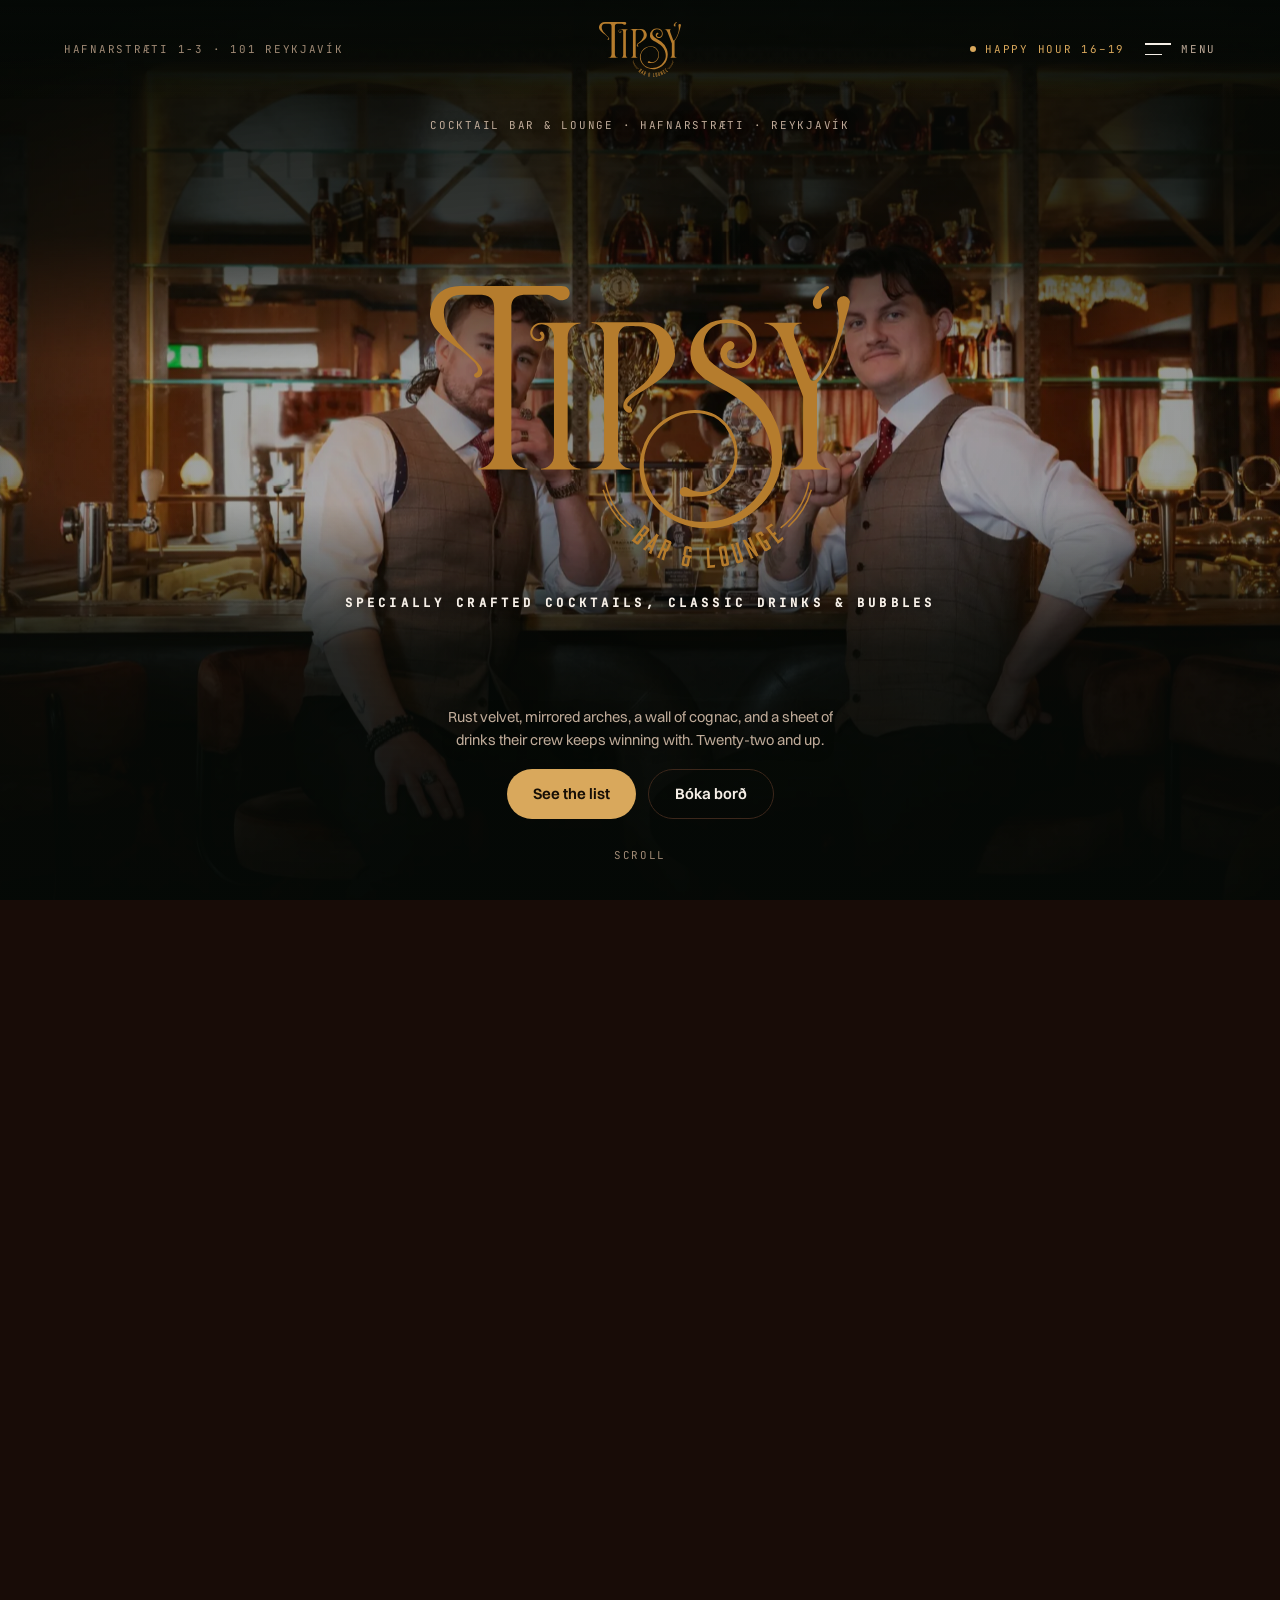
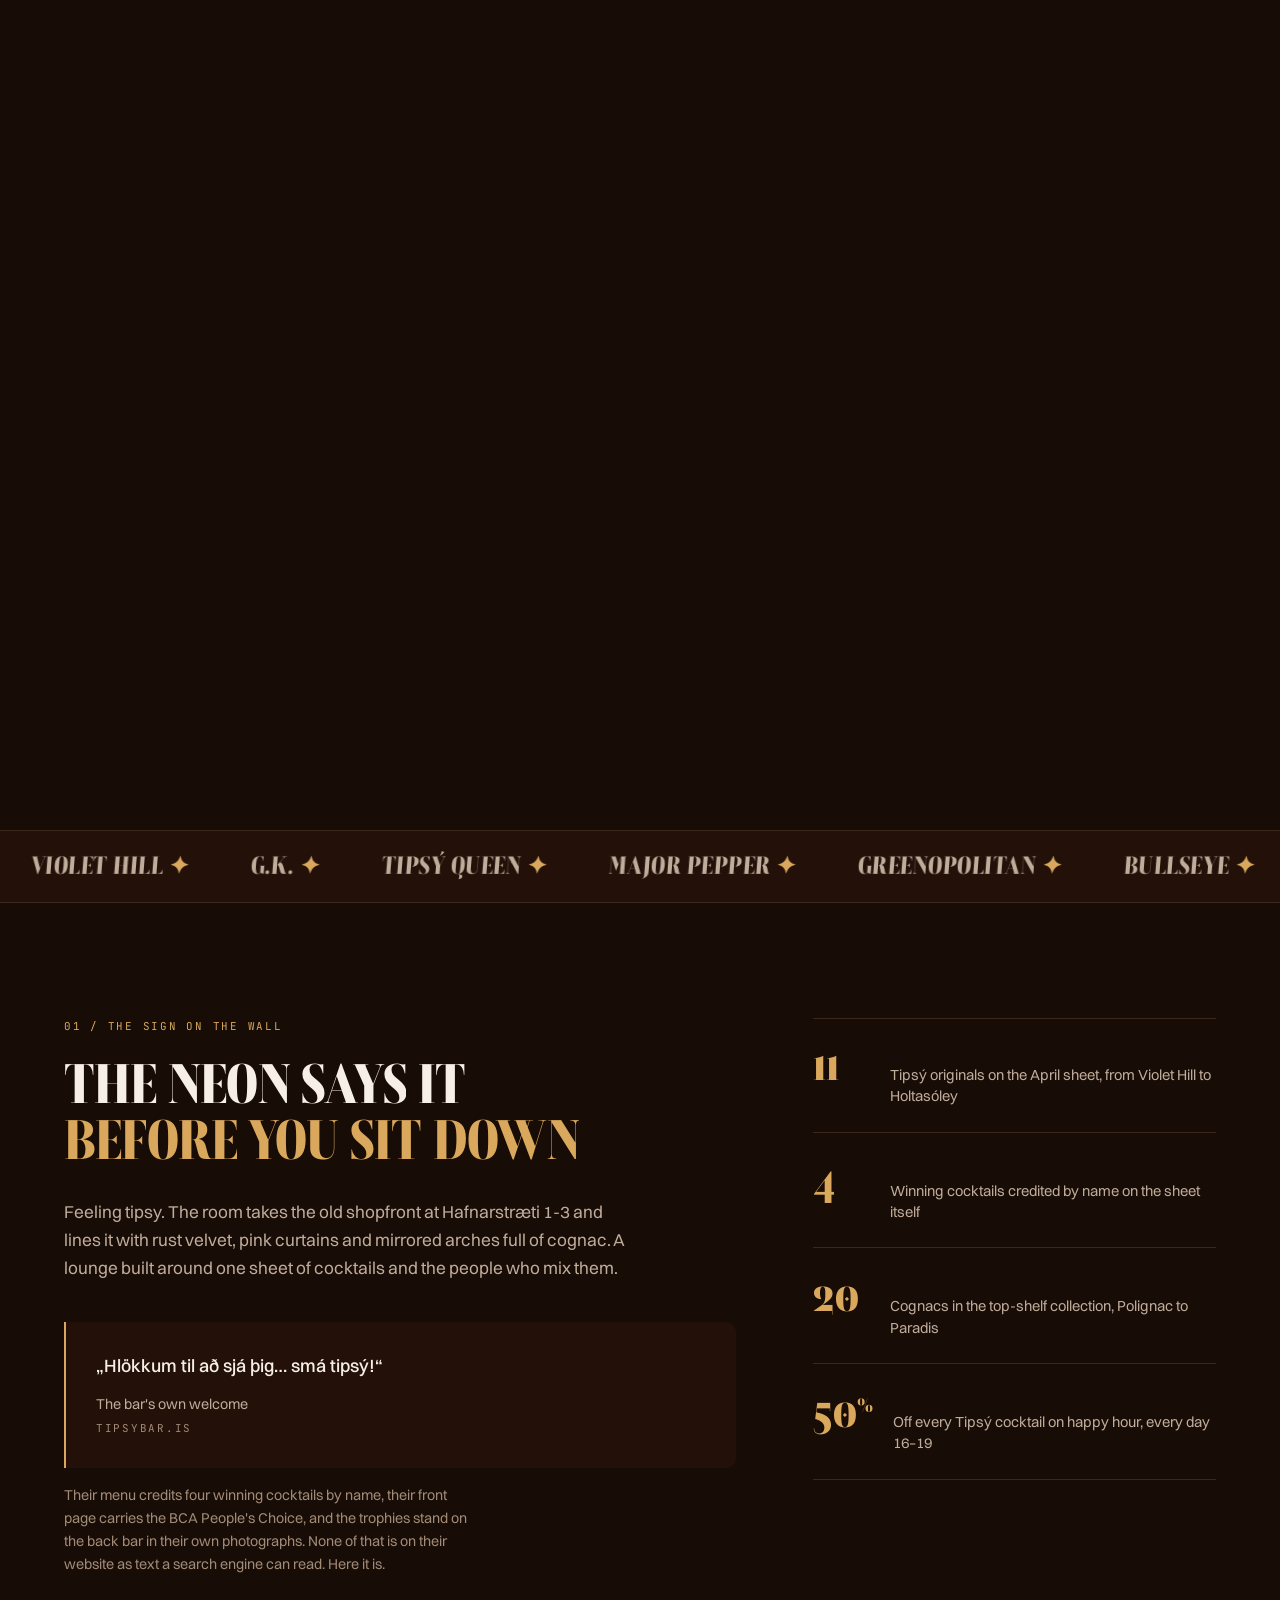
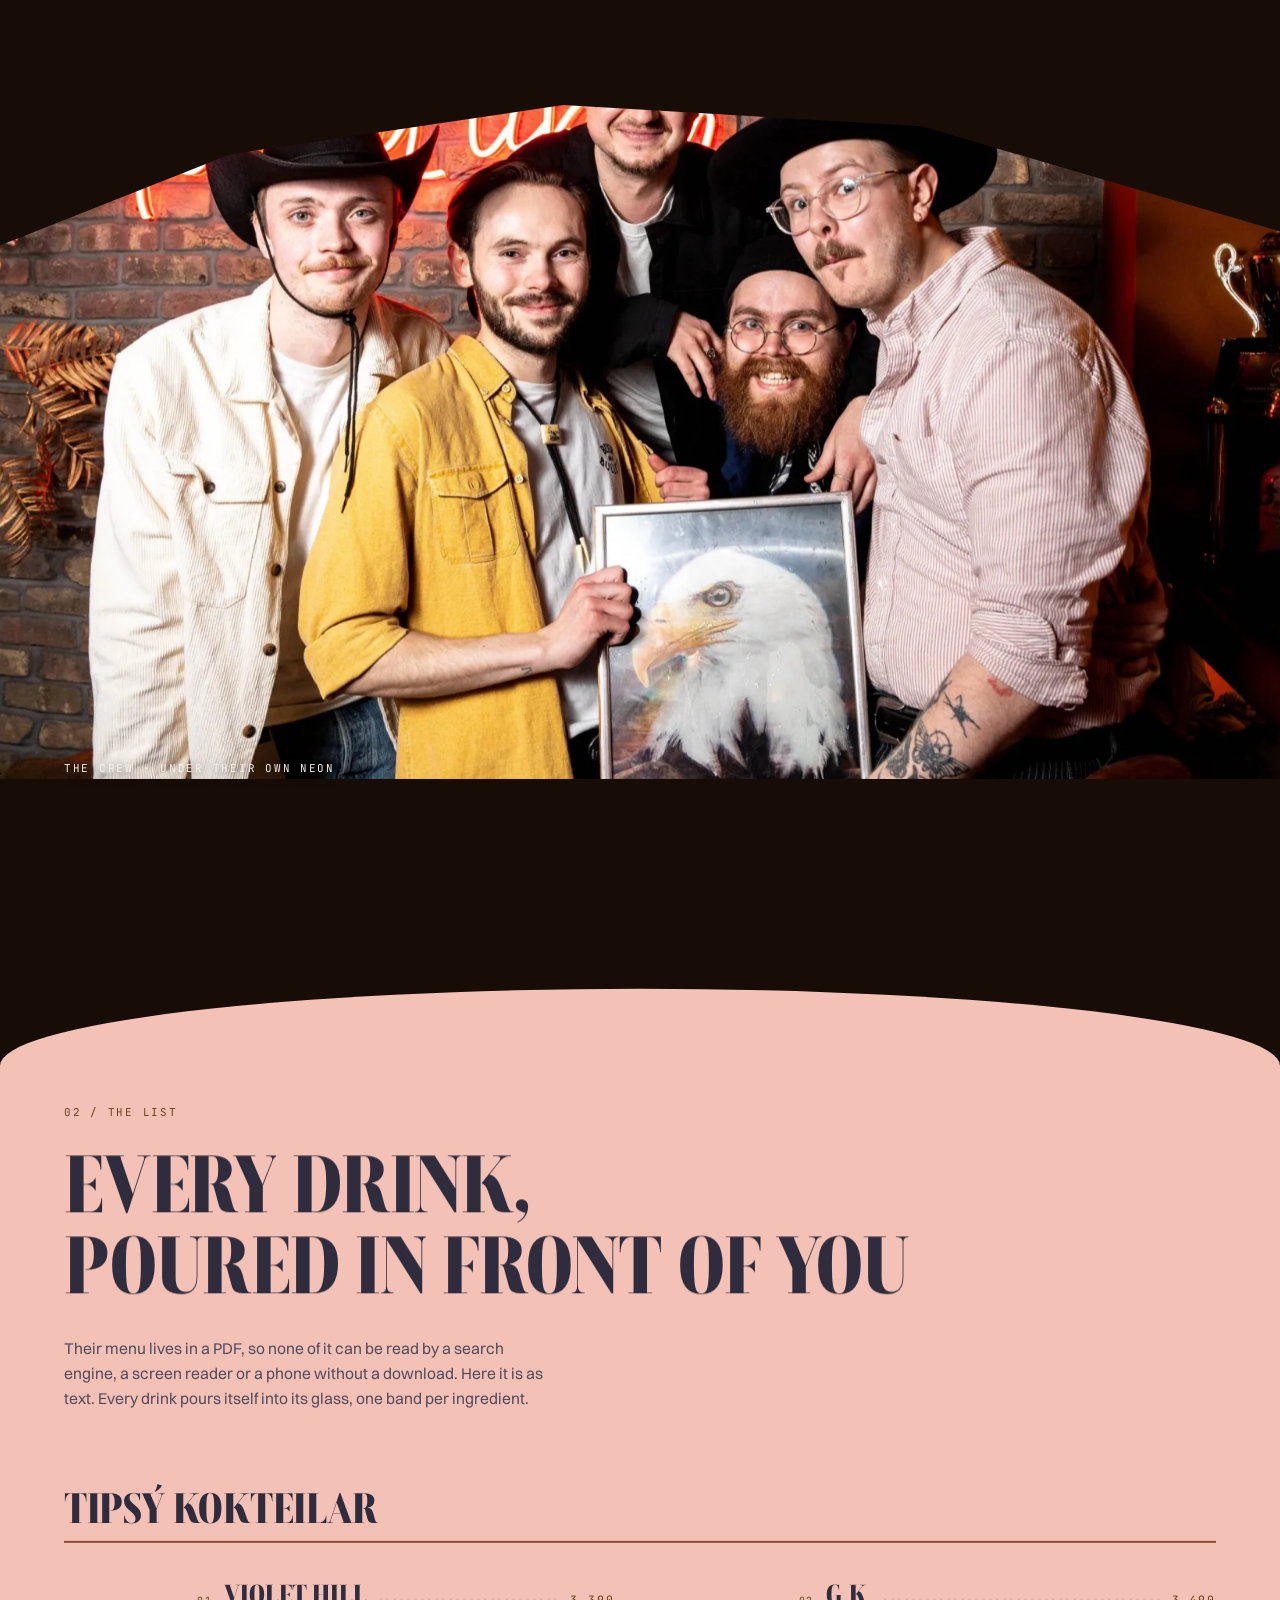
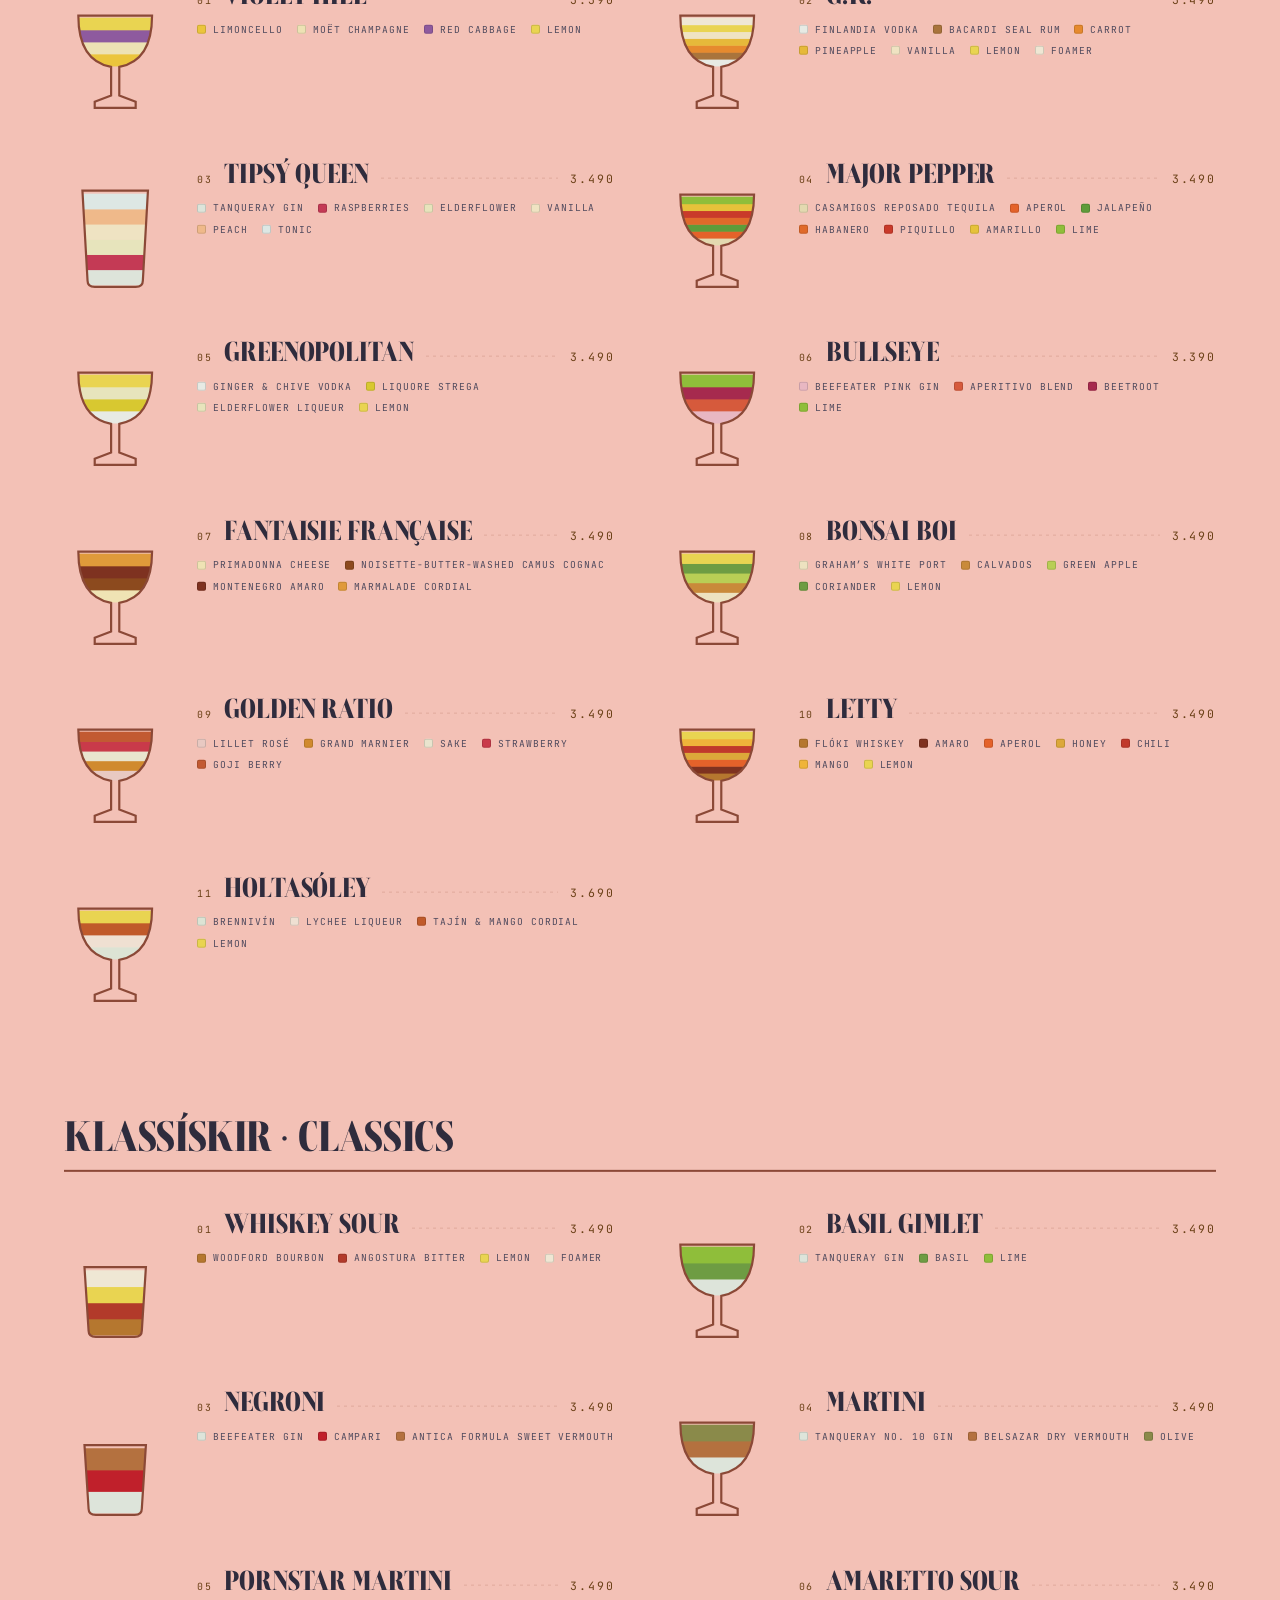
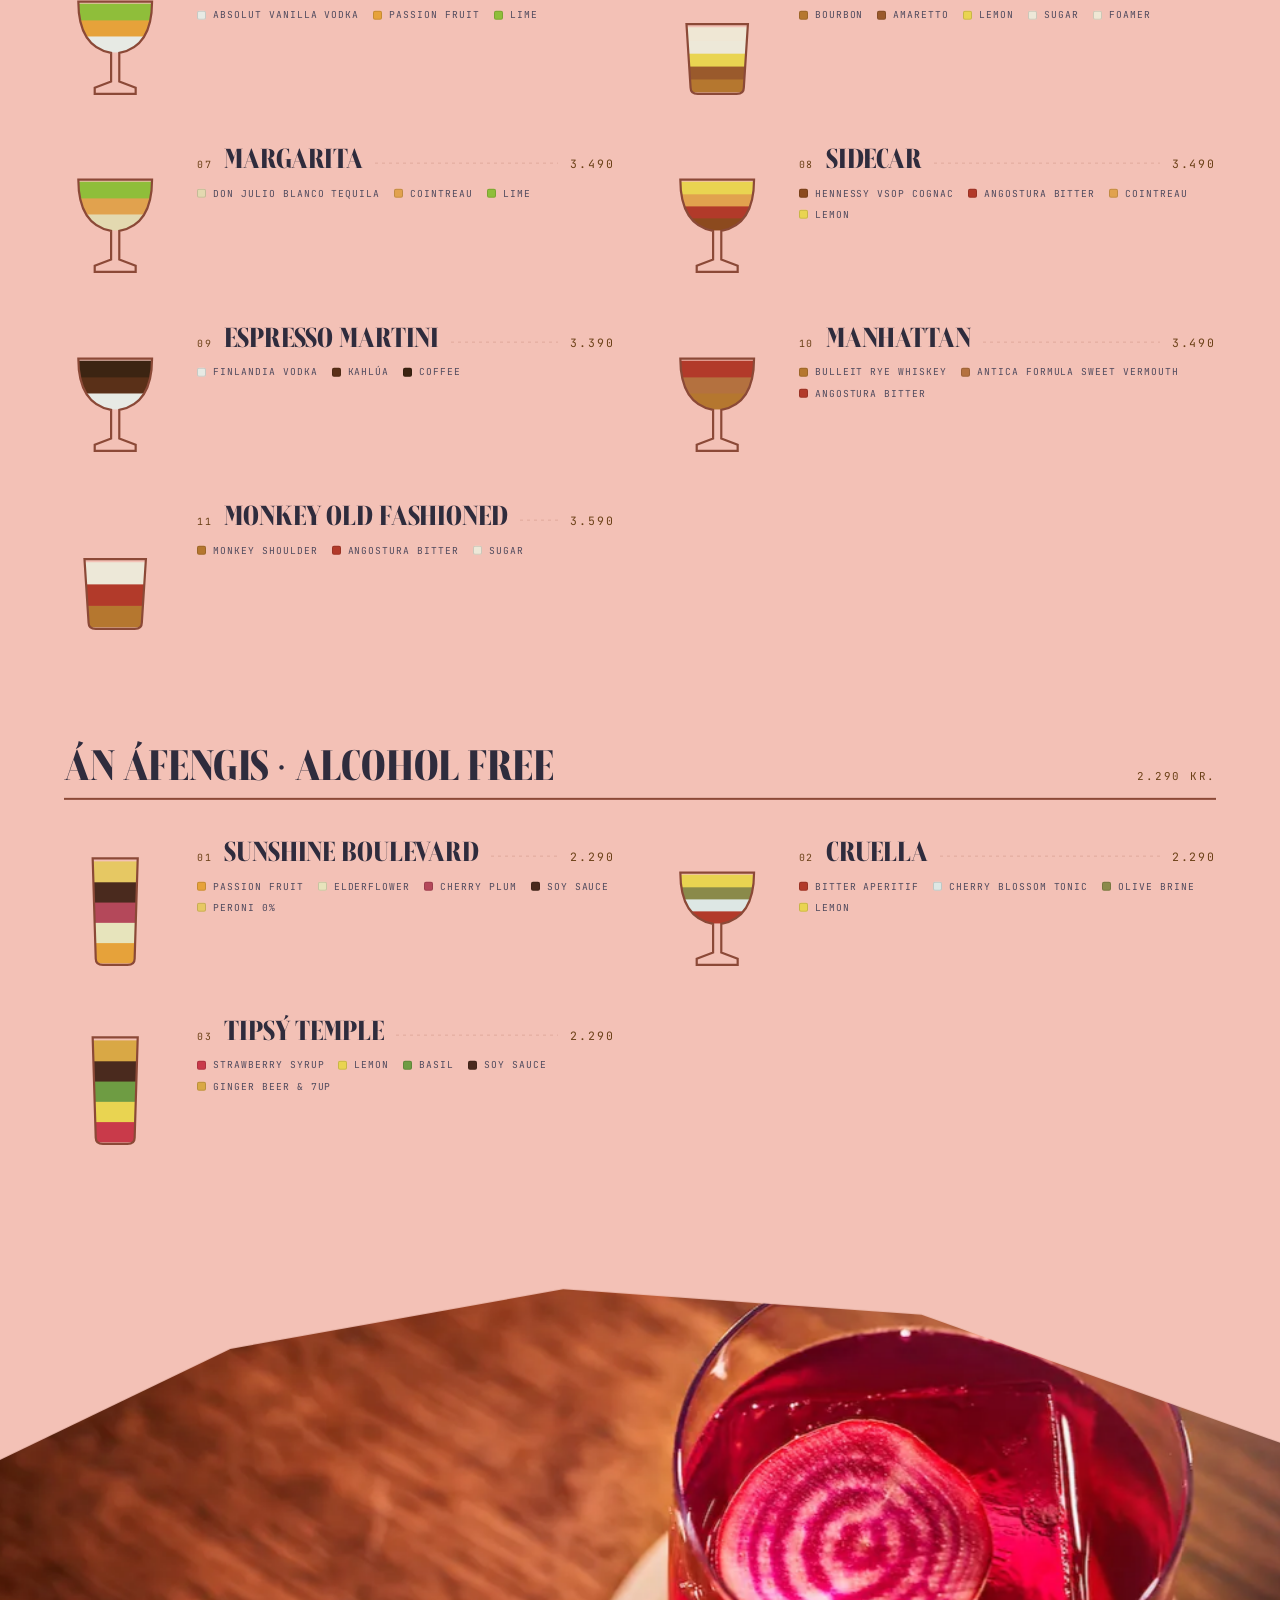
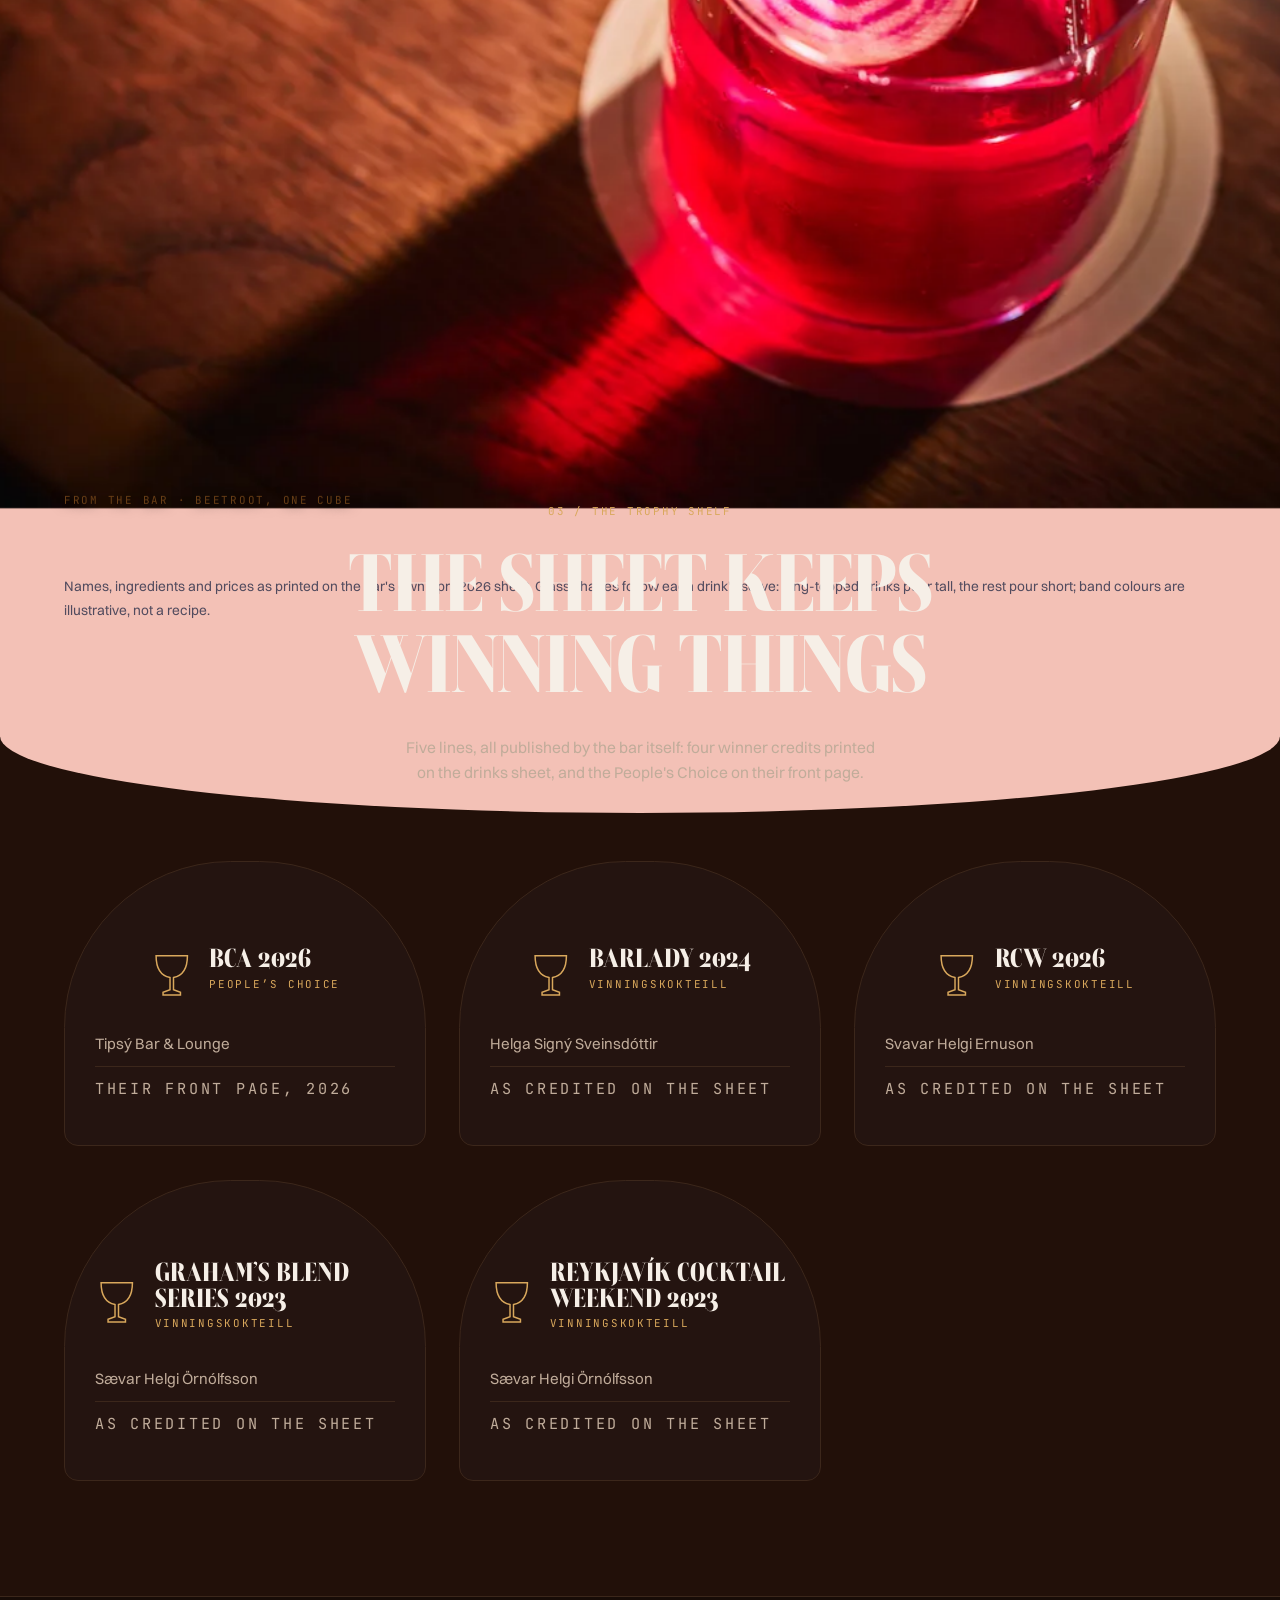
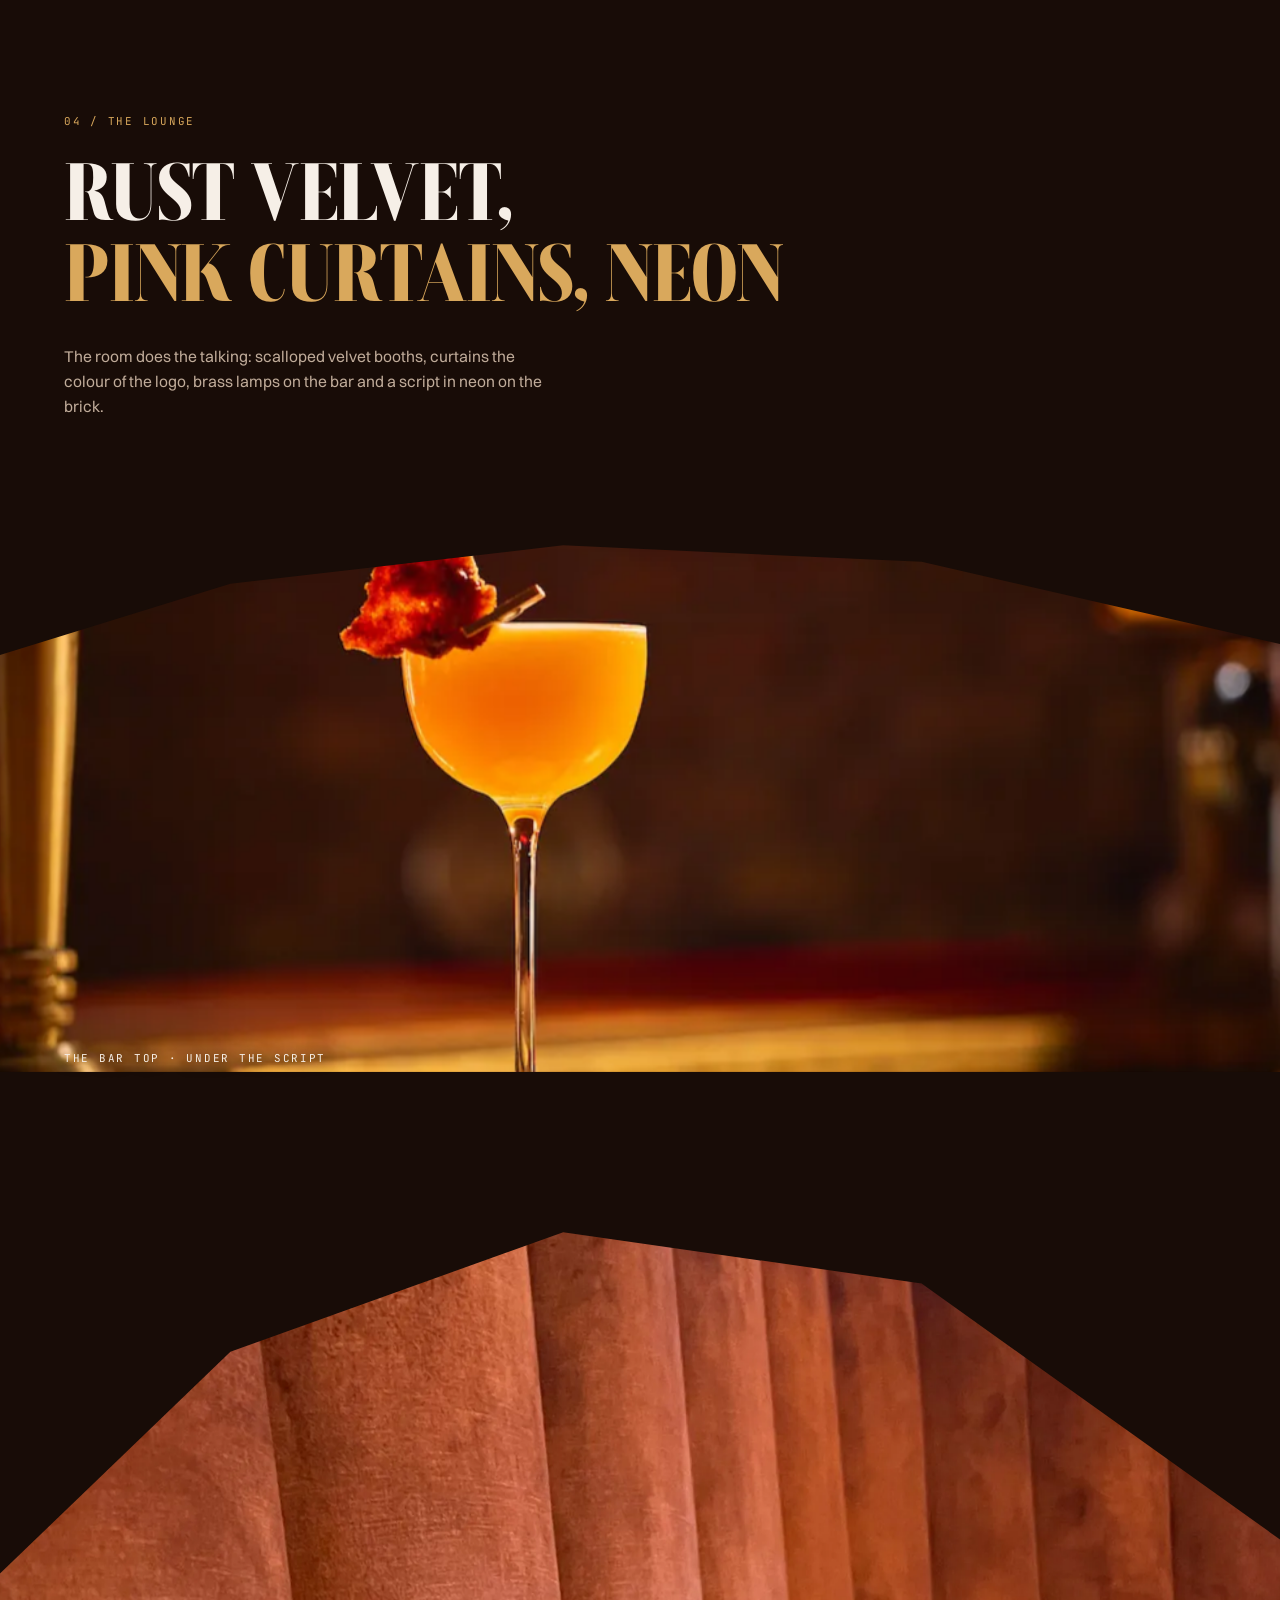
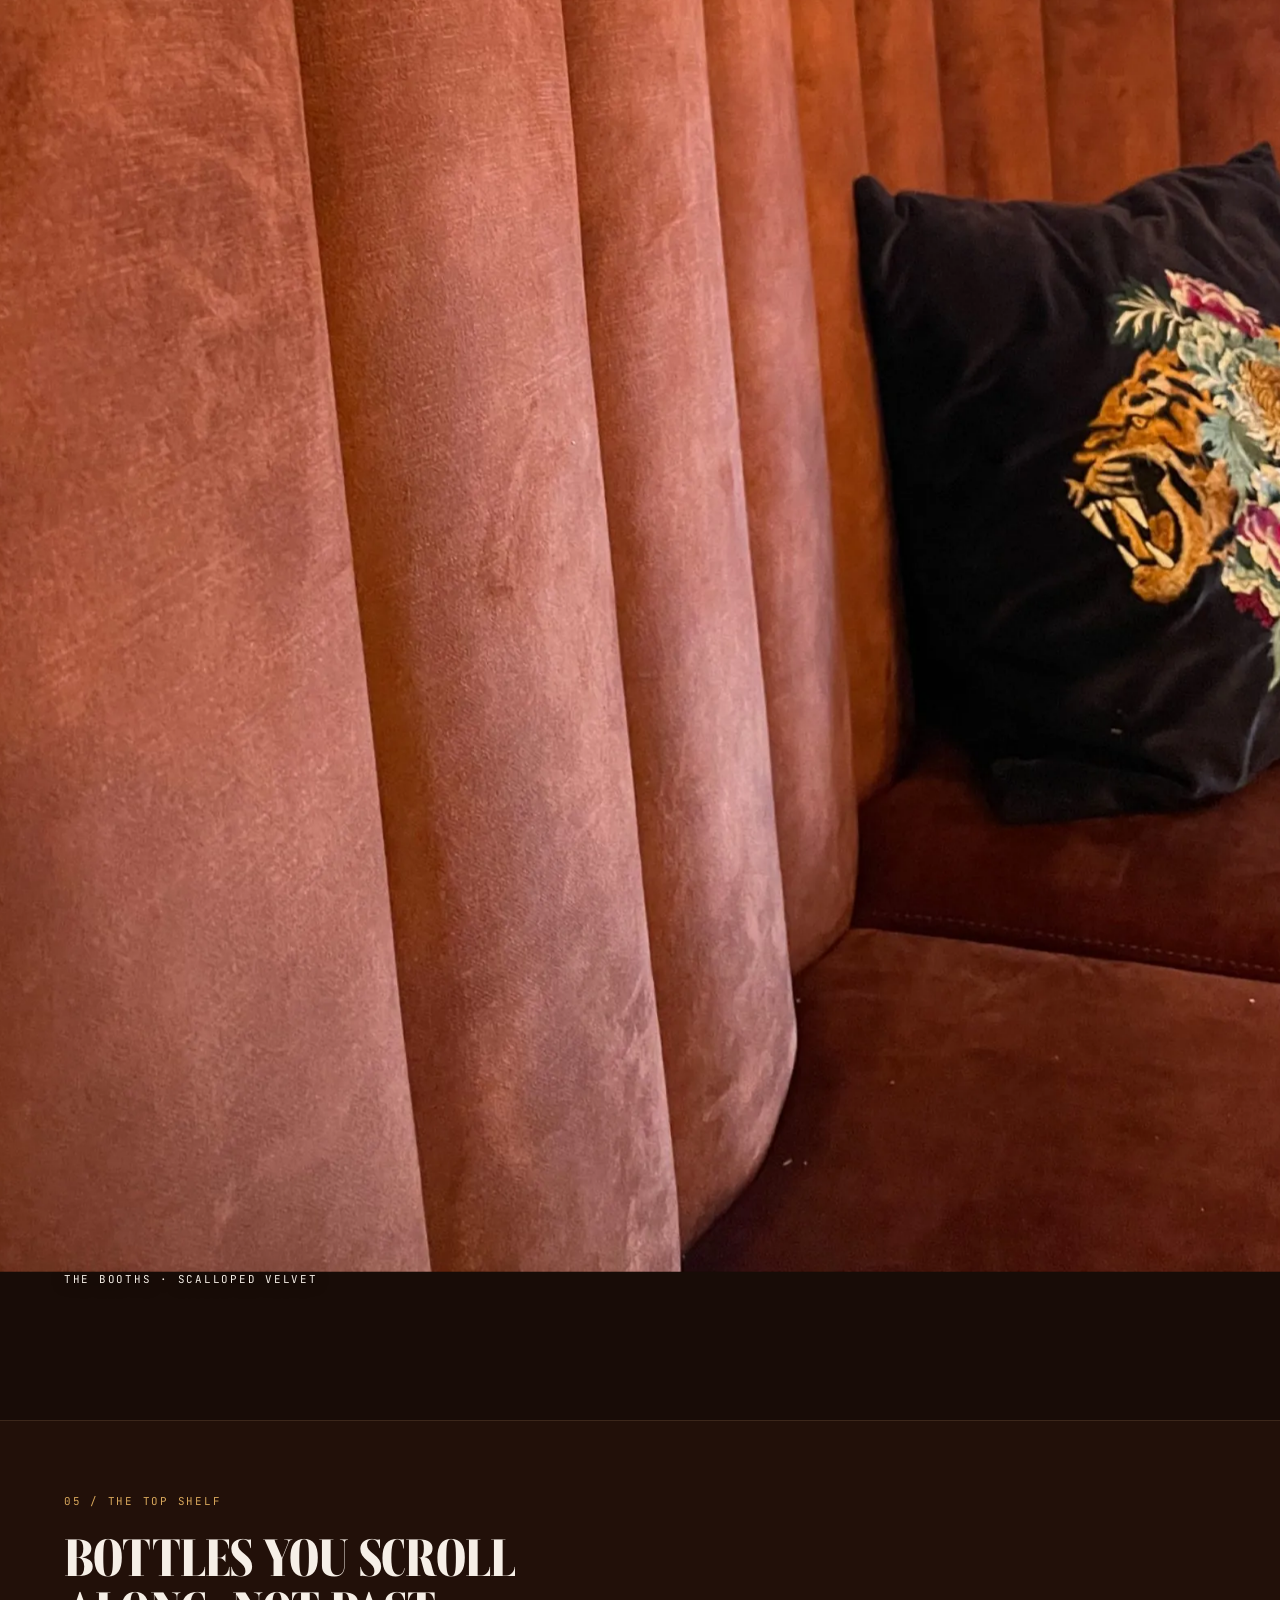
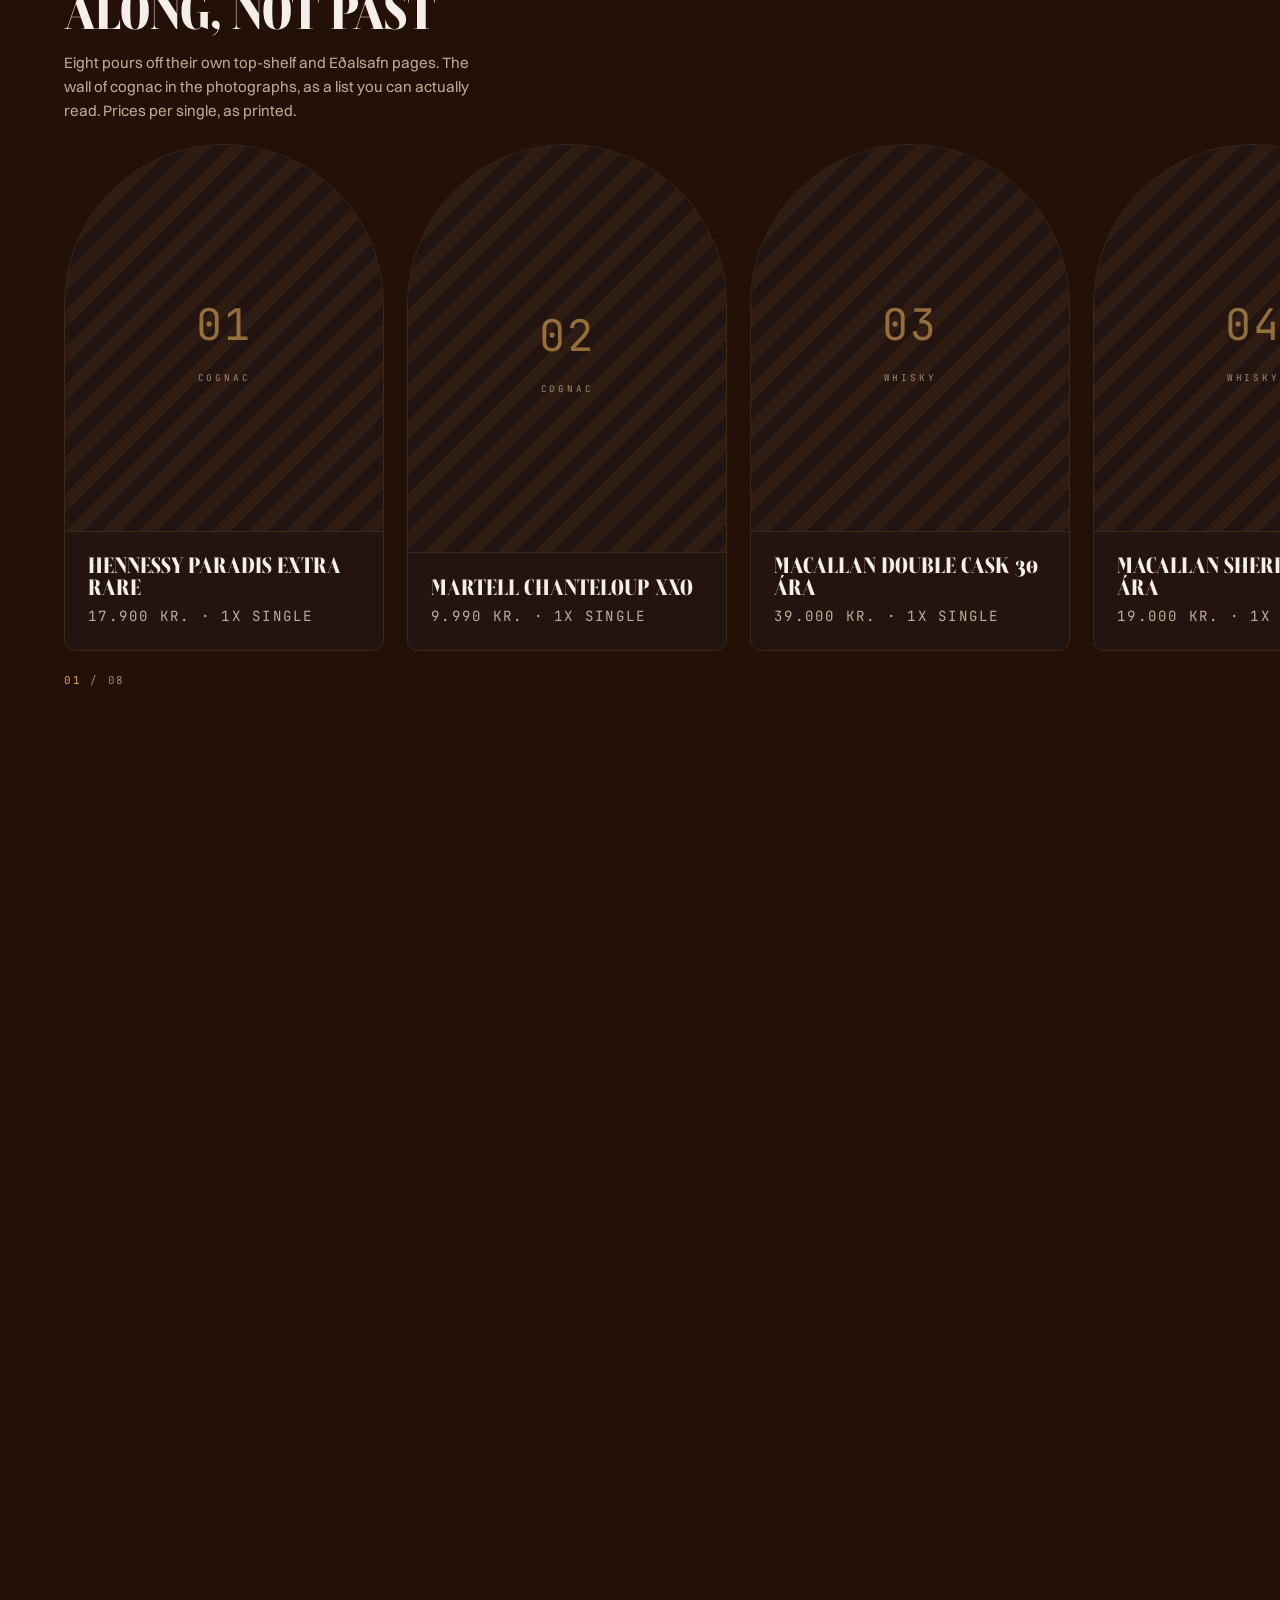
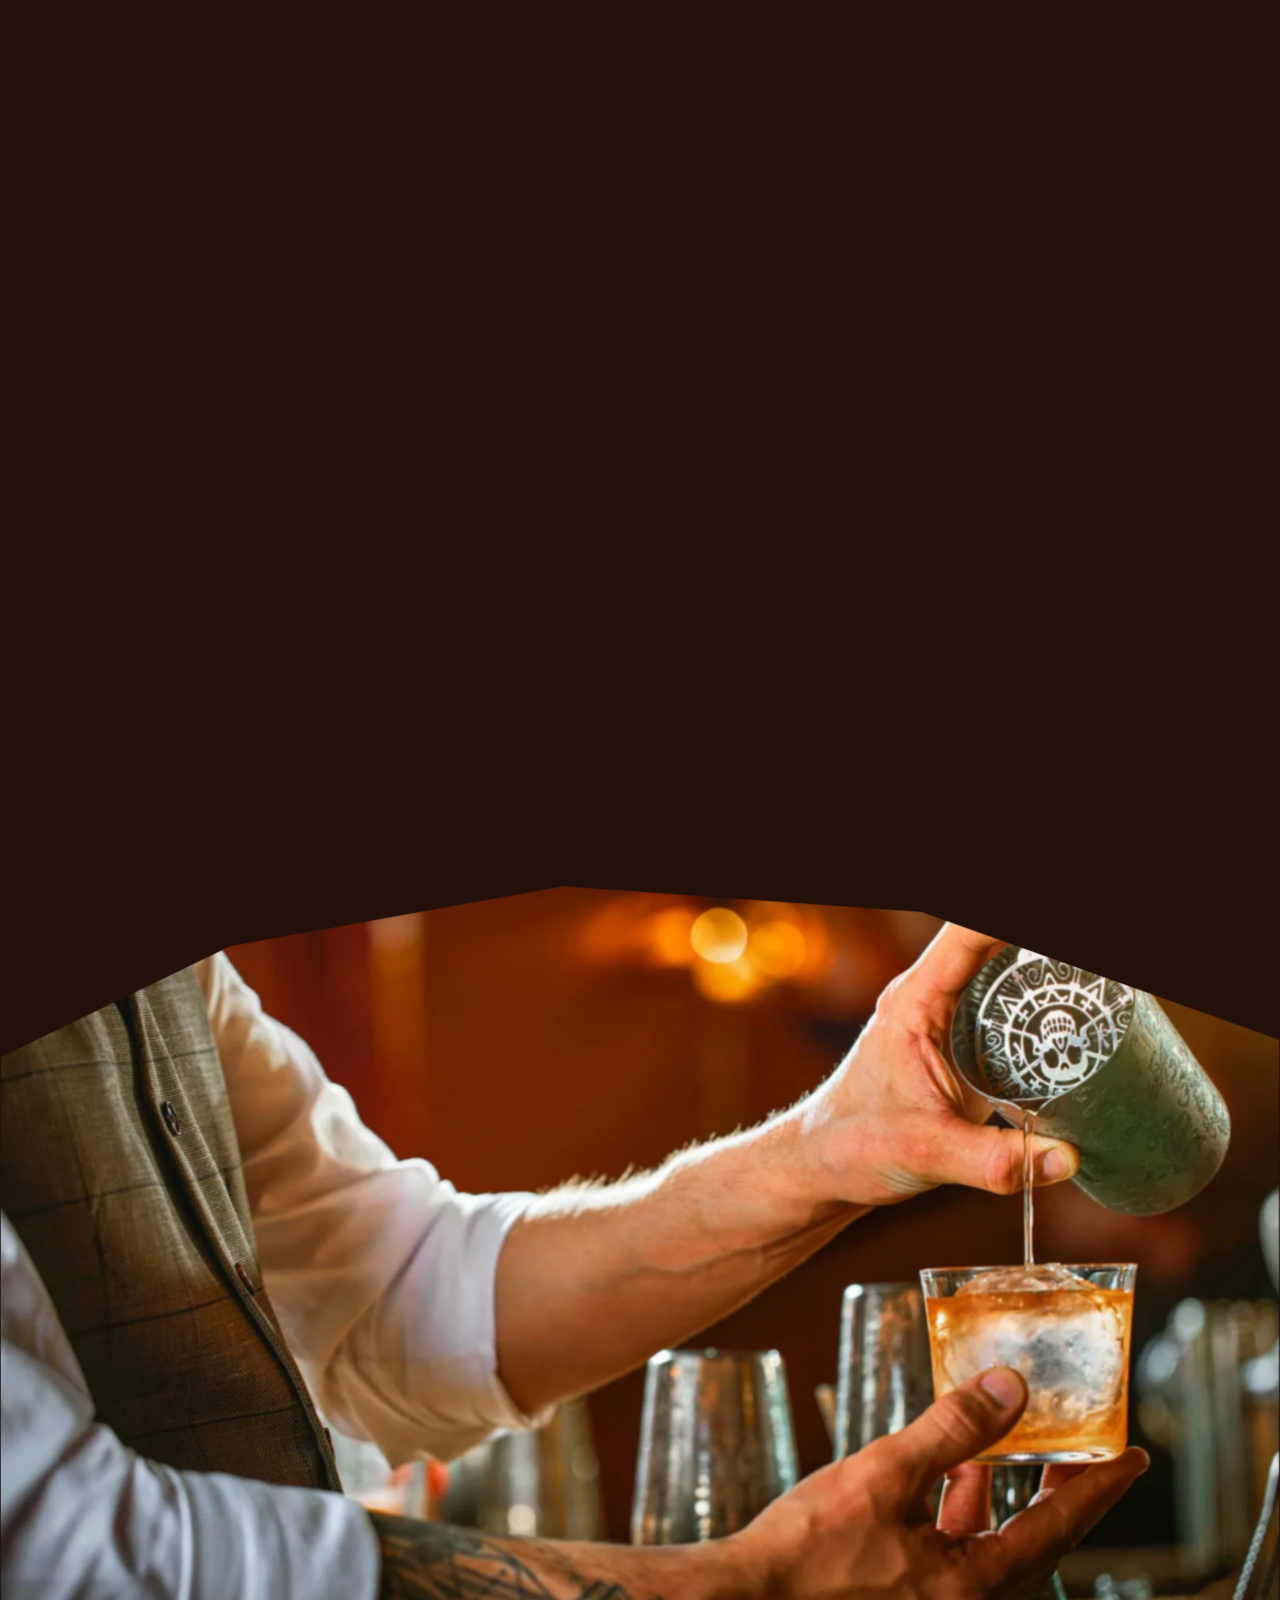
==== commit 04e4fd9a: "Audit fixes + deploy config - fix: course() dropped the price fallback for items with no per-drink  " ====
--- a/index.html
+++ b/index.html
@@ -11,7 +11,7 @@
 <meta property="og:type" content="website" />
 <meta property="og:title" content="Tipsý Bar &amp; Lounge &middot; Hafnarstræti 1-3, Reykjavík" />
 <meta property="og:description" content="Specially crafted cocktails, classic drinks &amp; bubbles. Happy hour every day 16–19: 50% off Tipsý cocktails." />
-<meta property="og:image" content="assets/img/strawberry.webp" />
+<meta property="og:image" content="https://sindrimar02.github.io/tipsy-preview/assets/img/strawberry.webp" />
 <meta property="og:locale" content="en_GB" />
 
 <link rel="icon" href="assets/favicon.svg" type="image/svg+xml" />
@@ -95,7 +95,7 @@
     </nav>
     <div class="menu__foot">
       <p class="mono">HAFNARSTRÆTI 1-3 &middot; 101 REYKJAVÍK &middot; 546 6969</p>
-      <a class="btn btn--main" href="https://www.dineout.is/tipsy" rel="noopener">Bóka borð</a>
+      <a class="btn btn--main" href="https://www.dineout.is/tipsy" rel="noopener" lang="is">Bóka borð</a>
     </div>
   </div>
 </div>
@@ -122,7 +122,7 @@
       <p class="hero__blurb">Rust velvet, mirrored arches, a wall of cognac, and a sheet of drinks their crew keeps winning with. Twenty-two and up.</p>
       <div class="hero__acts">
         <a class="btn btn--main" href="#drinks">See the list</a>
-        <a class="btn btn--ghost" href="https://www.dineout.is/tipsy" rel="noopener">Bóka borð</a>
+        <a class="btn btn--ghost" href="https://www.dineout.is/tipsy" rel="noopener" lang="is">Bóka borð</a>
       </div>
     </div>
 
@@ -144,7 +144,7 @@
       <h2 class="h2">The neon says it<br /><em>before you sit down</em></h2>
       <p class="lead">Feeling tipsy. The room takes the old shopfront at Hafnarstræti 1-3 and lines it with rust velvet, pink curtains and mirrored arches full of cognac. A lounge built around one sheet of cocktails and the people who mix them.</p>
       <blockquote class="quote">
-        <p>&bdquo;Hlökkum til að sjá þig&hellip; smá tipsý!&ldquo;</p>
+        <p lang="is">&bdquo;Hlökkum til að sjá þig&hellip; smá tipsý!&ldquo;</p>
         <footer>
           <span class="quote__who">The bar's own welcome</span>
           <span class="quote__src mono">TIPSYBAR.IS</span>
@@ -515,7 +515,7 @@
               </svg>
             </div>
             <div class="dish__body">
-              <p class="dish__top"><span class="dish__n mono">01</span><span class="dish__name">Sunshine Boulevard</span><span class="dish__rule" aria-hidden="true"></span><span class="dish__p mono"></span></p>
+              <p class="dish__top"><span class="dish__n mono">01</span><span class="dish__name">Sunshine Boulevard</span><span class="dish__rule" aria-hidden="true"></span><span class="dish__p mono">2.290</span></p>
               
               <ul class="dish__spec"><li data-ing="0"><i style="--c:#E6A23A" aria-hidden="true"></i>Passion fruit</li><li data-ing="1"><i style="--c:#E7E4BC" aria-hidden="true"></i>Elderflower</li><li data-ing="2"><i style="--c:#B4485A" aria-hidden="true"></i>Cherry plum</li><li data-ing="3"><i style="--c:#4A2A1E" aria-hidden="true"></i>Soy sauce</li><li data-ing="4"><i style="--c:#E6C863" aria-hidden="true"></i>Peroni 0%</li></ul>
             </div>
@@ -529,7 +529,7 @@
               </svg>
             </div>
             <div class="dish__body">
-              <p class="dish__top"><span class="dish__n mono">02</span><span class="dish__name">Cruella</span><span class="dish__rule" aria-hidden="true"></span><span class="dish__p mono"></span></p>
+              <p class="dish__top"><span class="dish__n mono">02</span><span class="dish__name">Cruella</span><span class="dish__rule" aria-hidden="true"></span><span class="dish__p mono">2.290</span></p>
               
               <ul class="dish__spec"><li data-ing="0"><i style="--c:#B23A2A" aria-hidden="true"></i>Bitter aperitif</li><li data-ing="1"><i style="--c:#DDE7E4" aria-hidden="true"></i>Cherry blossom tonic</li><li data-ing="2"><i style="--c:#8A8A4A" aria-hidden="true"></i>Olive brine</li><li data-ing="3"><i style="--c:#E9D451" aria-hidden="true"></i>Lemon</li></ul>
             </div>
@@ -543,7 +543,7 @@
               </svg>
             </div>
             <div class="dish__body">
-              <p class="dish__top"><span class="dish__n mono">03</span><span class="dish__name">Tipsý Temple</span><span class="dish__rule" aria-hidden="true"></span><span class="dish__p mono"></span></p>
+              <p class="dish__top"><span class="dish__n mono">03</span><span class="dish__name">Tipsý Temple</span><span class="dish__rule" aria-hidden="true"></span><span class="dish__p mono">2.290</span></p>
               
               <ul class="dish__spec"><li data-ing="0"><i style="--c:#C93A4A" aria-hidden="true"></i>Strawberry syrup</li><li data-ing="1"><i style="--c:#E9D451" aria-hidden="true"></i>Lemon</li><li data-ing="2"><i style="--c:#6E9C43" aria-hidden="true"></i>Basil</li><li data-ing="3"><i style="--c:#4A2A1E" aria-hidden="true"></i>Soy sauce</li><li data-ing="4"><i style="--c:#D9A845" aria-hidden="true"></i>Ginger beer &amp; 7up</li></ul>
             </div>
@@ -743,10 +743,10 @@
 </section>
 
 <!-- ══════════ 9. happy hour ══════════ -->
-<section class="rent" id="happy">
+<section class="rent" id="happy" aria-labelledby="happy-h">
   <div class="rent__band">
-    <p class="rent__eyebrow mono">50% AFSLÁTTUR AF TIPSÝ KOKTEILUM · ALLA DAGA 16–19</p>
-    <p class="rent__big">HAPPY HOUR<br />16 – 19</p>
+    <p class="rent__eyebrow mono" lang="is">50% AFSLÁTTUR AF TIPSÝ KOKTEILUM · ALLA DAGA 16–19</p>
+    <h2 class="rent__big" id="happy-h">HAPPY HOUR<br />16 – 19</h2>
     <p class="rent__sub">Half price on every Tipsý cocktail on the sheet. Not some days. Every day.</p>
   </div>
 </section>
@@ -769,7 +769,7 @@
       <p class="visit__addr">Hafnarstræti 1-3<br />101 Reykjavík</p>
       <p class="visit__phone"><a href="tel:+3545466969">546 6969</a></p>
       <p class="visit__blurb">Tables for seven or more are booked by phone or e-mail; everything else through Dineout or by walking in.</p>
-      <a class="btn btn--main" href="https://www.dineout.is/tipsy" rel="noopener">Bóka borð &middot; Dineout</a>
+      <a class="btn btn--main" href="https://www.dineout.is/tipsy" rel="noopener" lang="is">Bóka borð &middot; Dineout</a>
       <a class="btn btn--ghost" href="mailto:tipsy@tipsybar.is">tipsy@tipsybar.is</a>
       <a class="btn btn--ghost" href="https://www.instagram.com/tipsybarrvk" rel="noopener">@tipsybarrvk</a>
     </div>
@@ -788,7 +788,7 @@
 <!-- ══════════ 11. closer ══════════ -->
 <section class="closer">
   <img class="closer__logo" src="assets/wordmark.svg" alt="Tipsý Bar &amp; Lounge" width="200" height="134" />
-  <p class="closer__line">Hlökkum til að sjá þig&hellip; smá tipsý!</p>
+  <p class="closer__line" lang="is">Hlökkum til að sjá þig&hellip; smá tipsý!</p>
   <a class="btn btn--main" href="#drinks">See the list</a>
 </section>
 
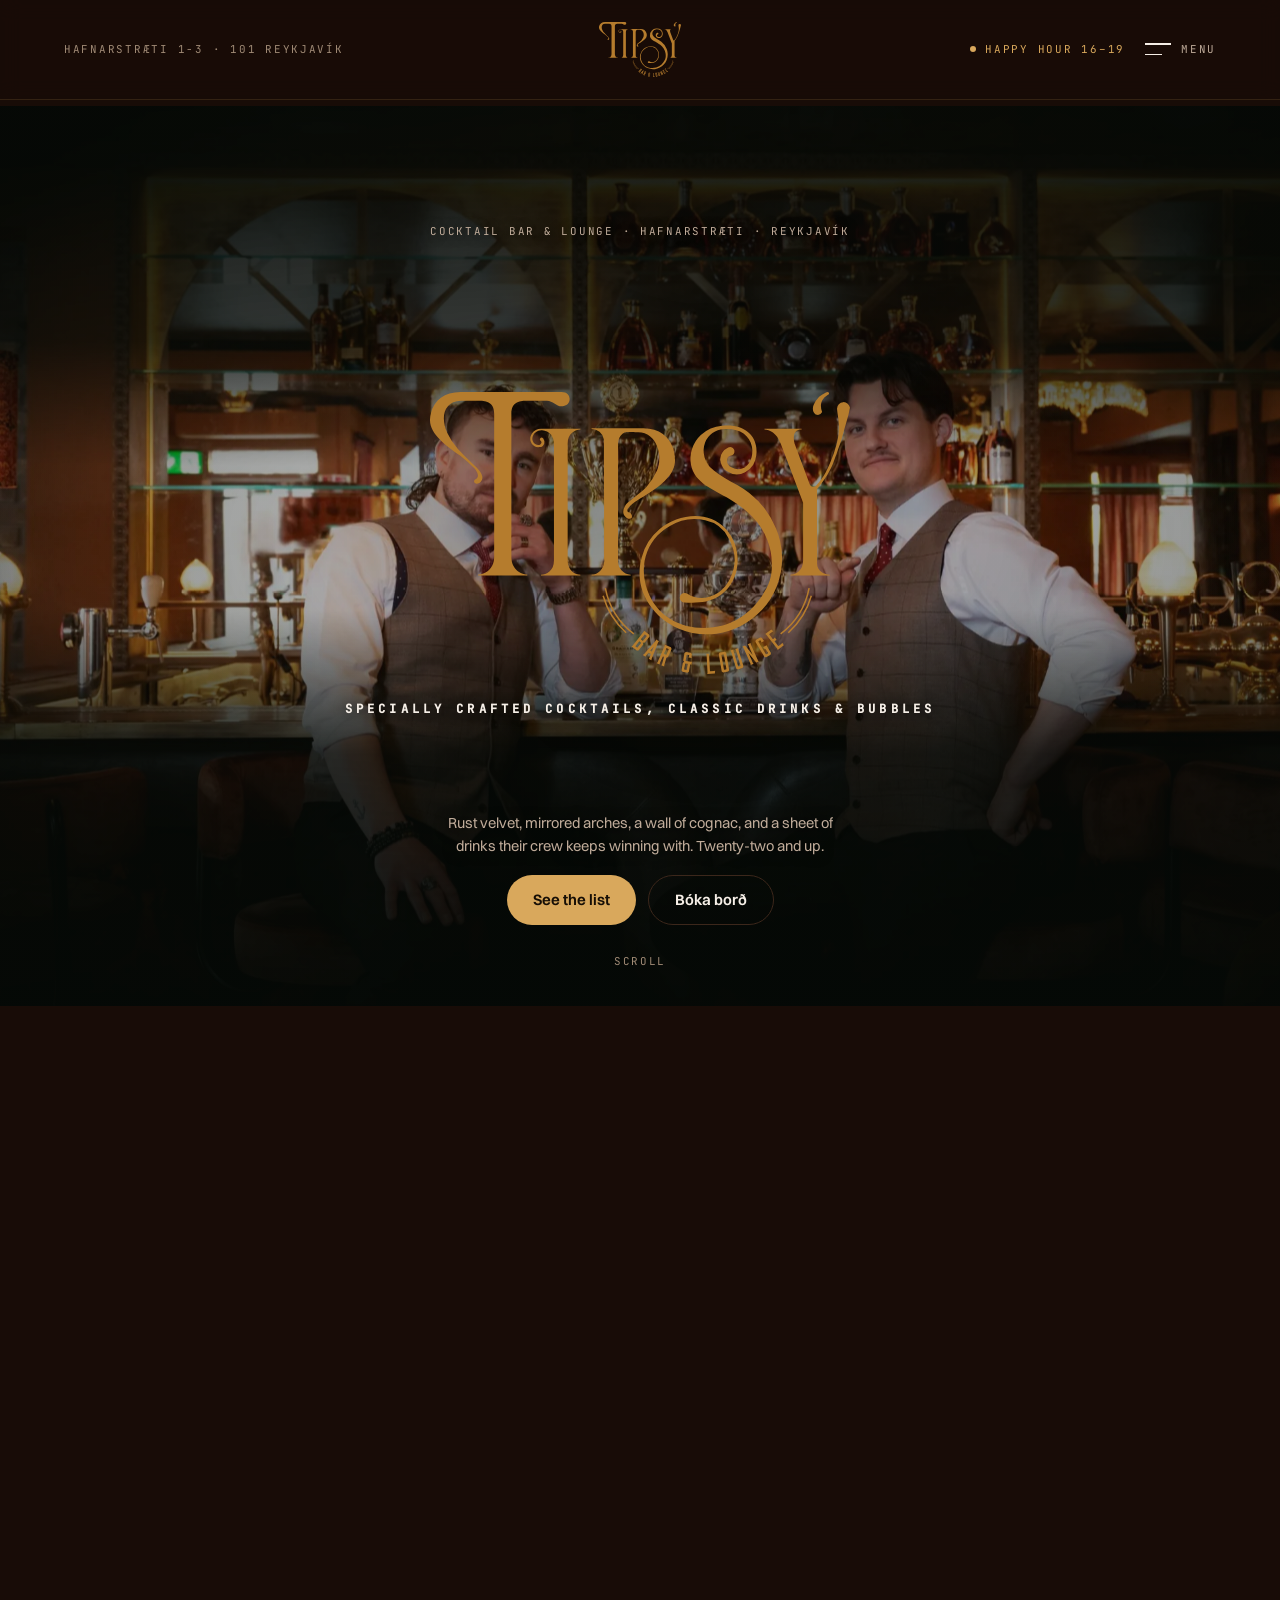
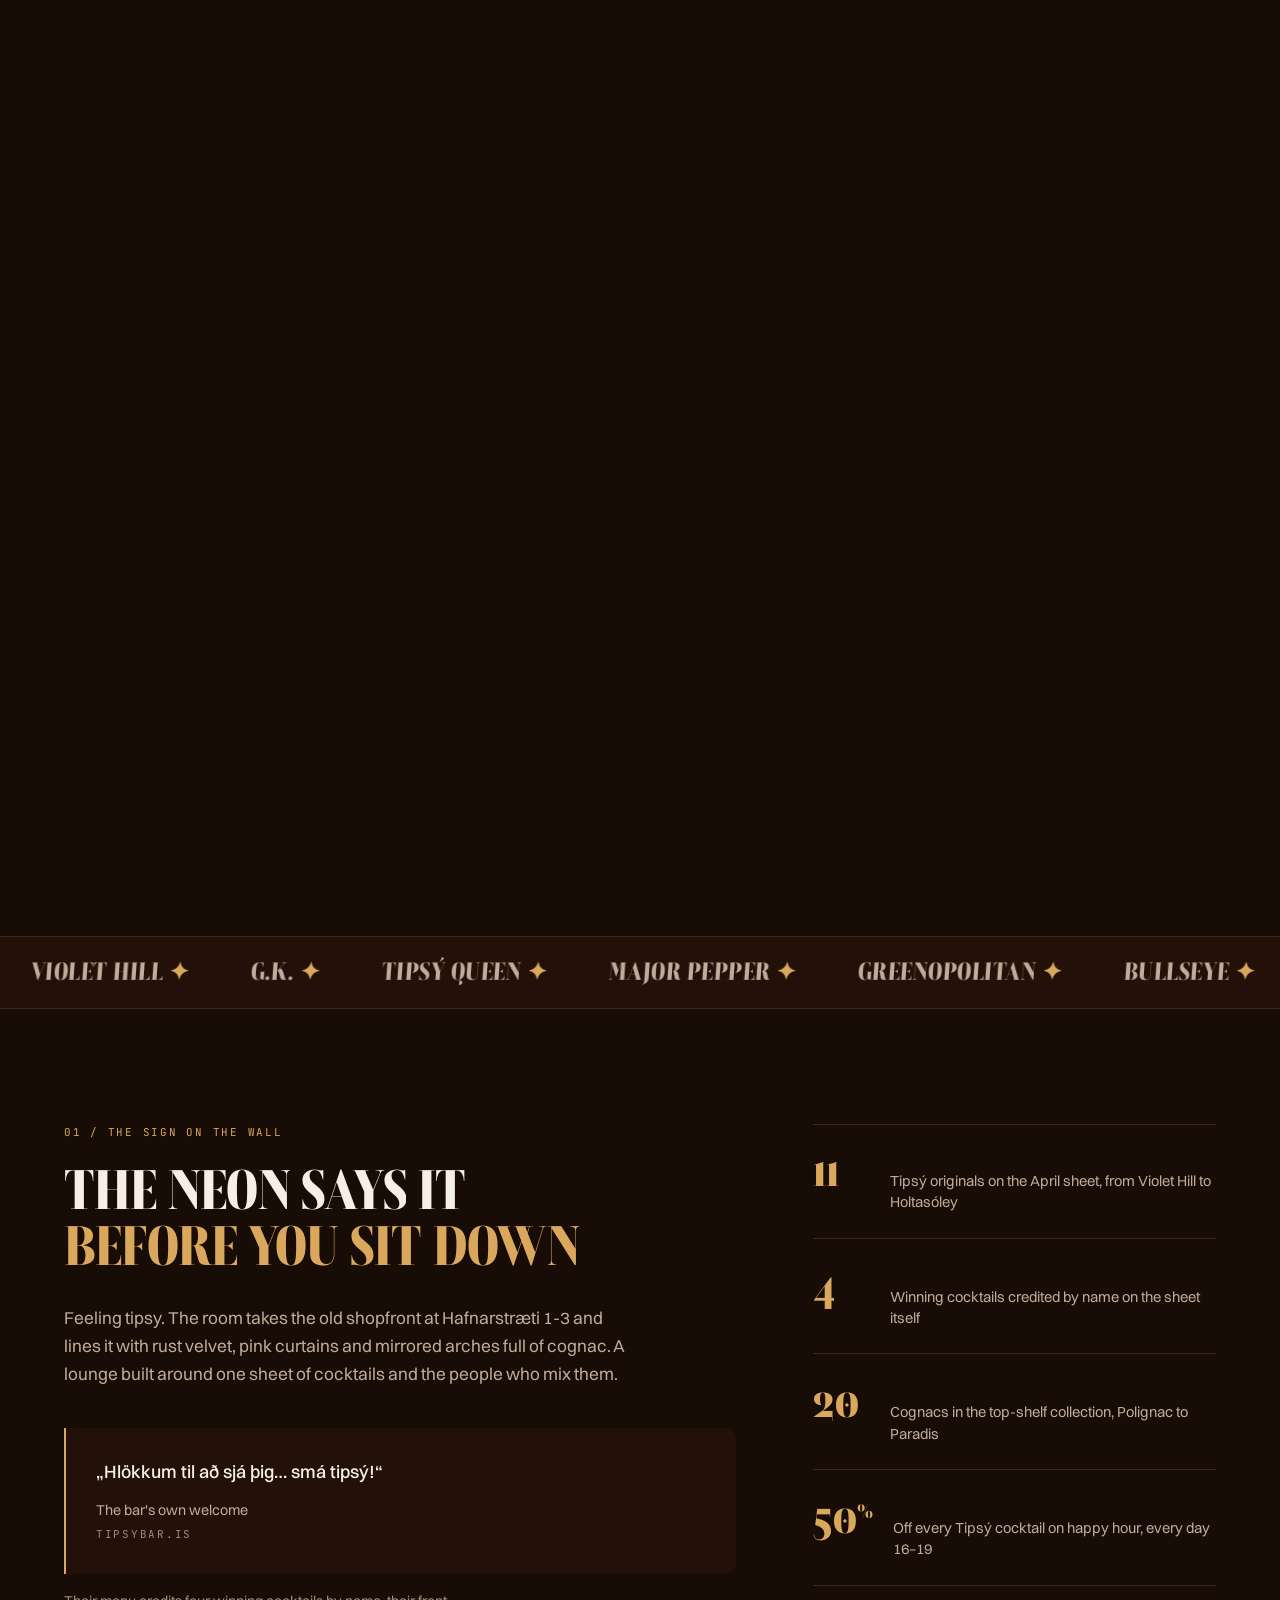
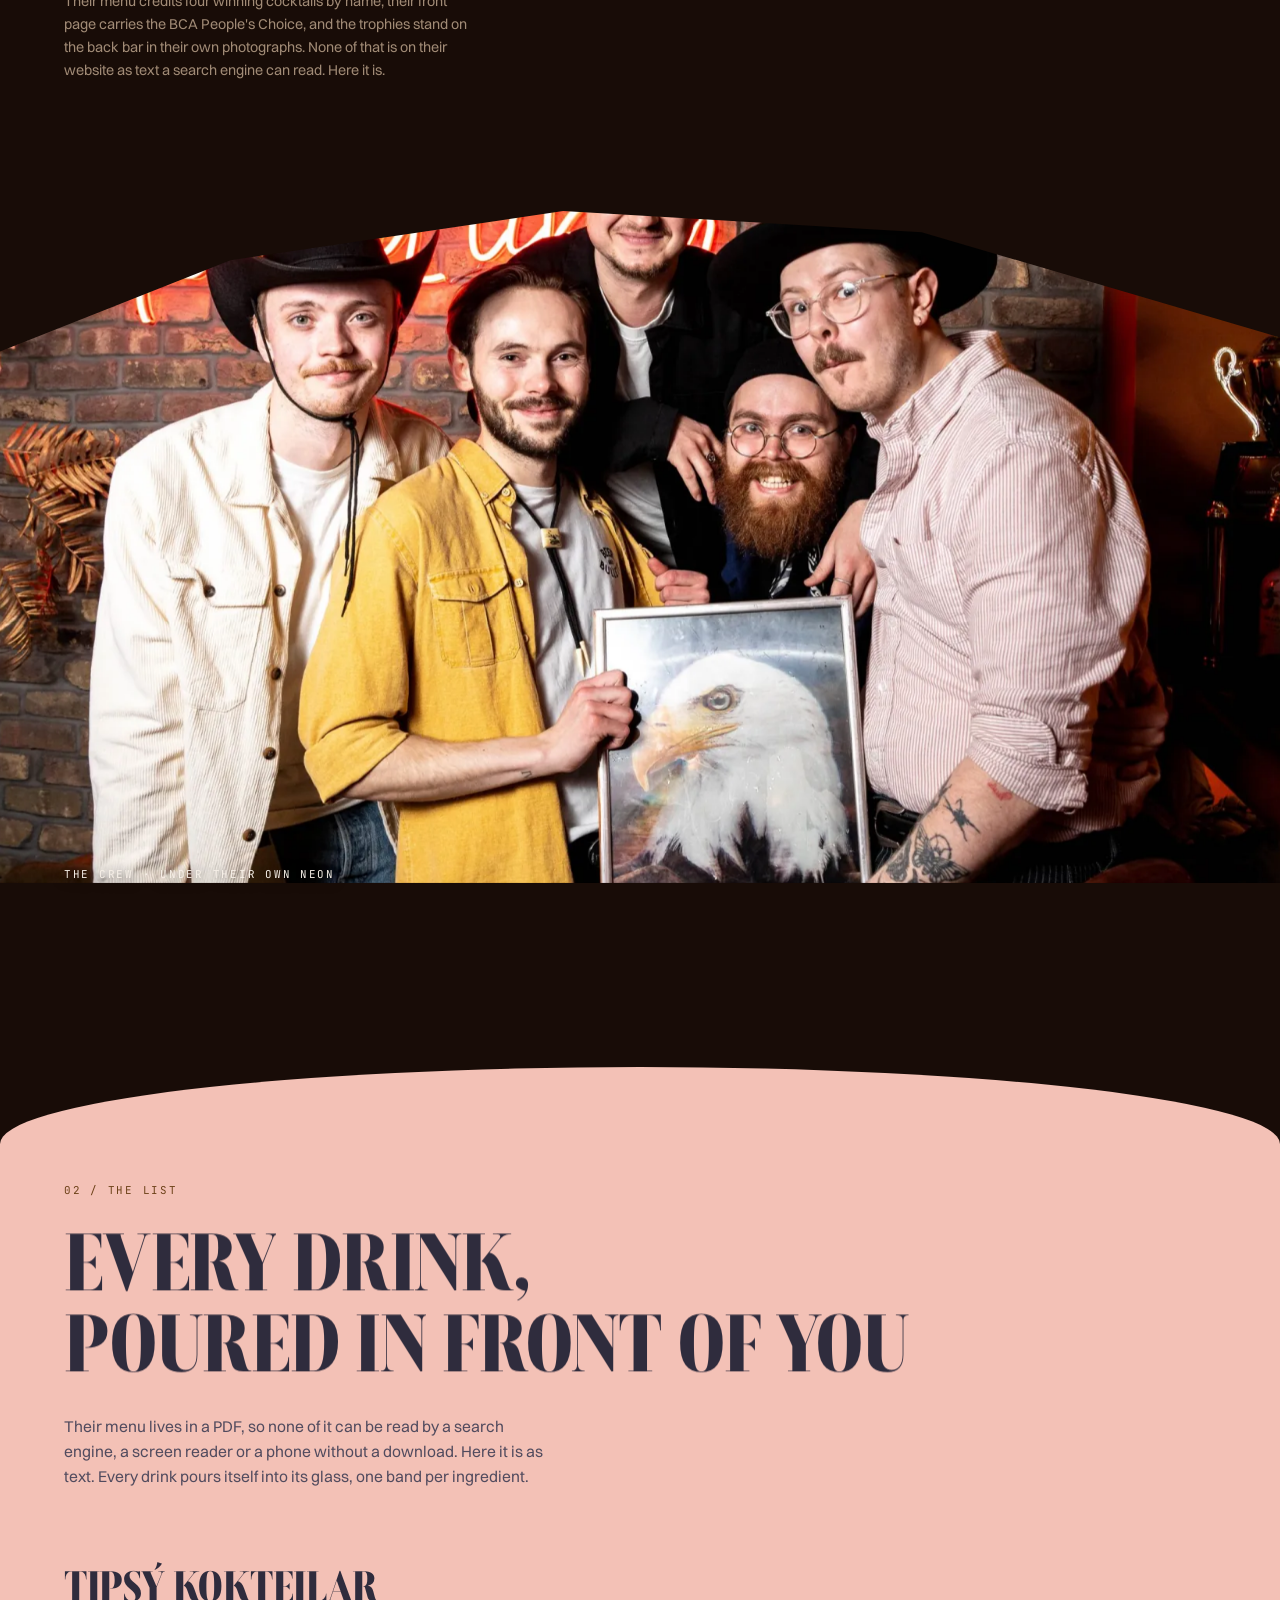
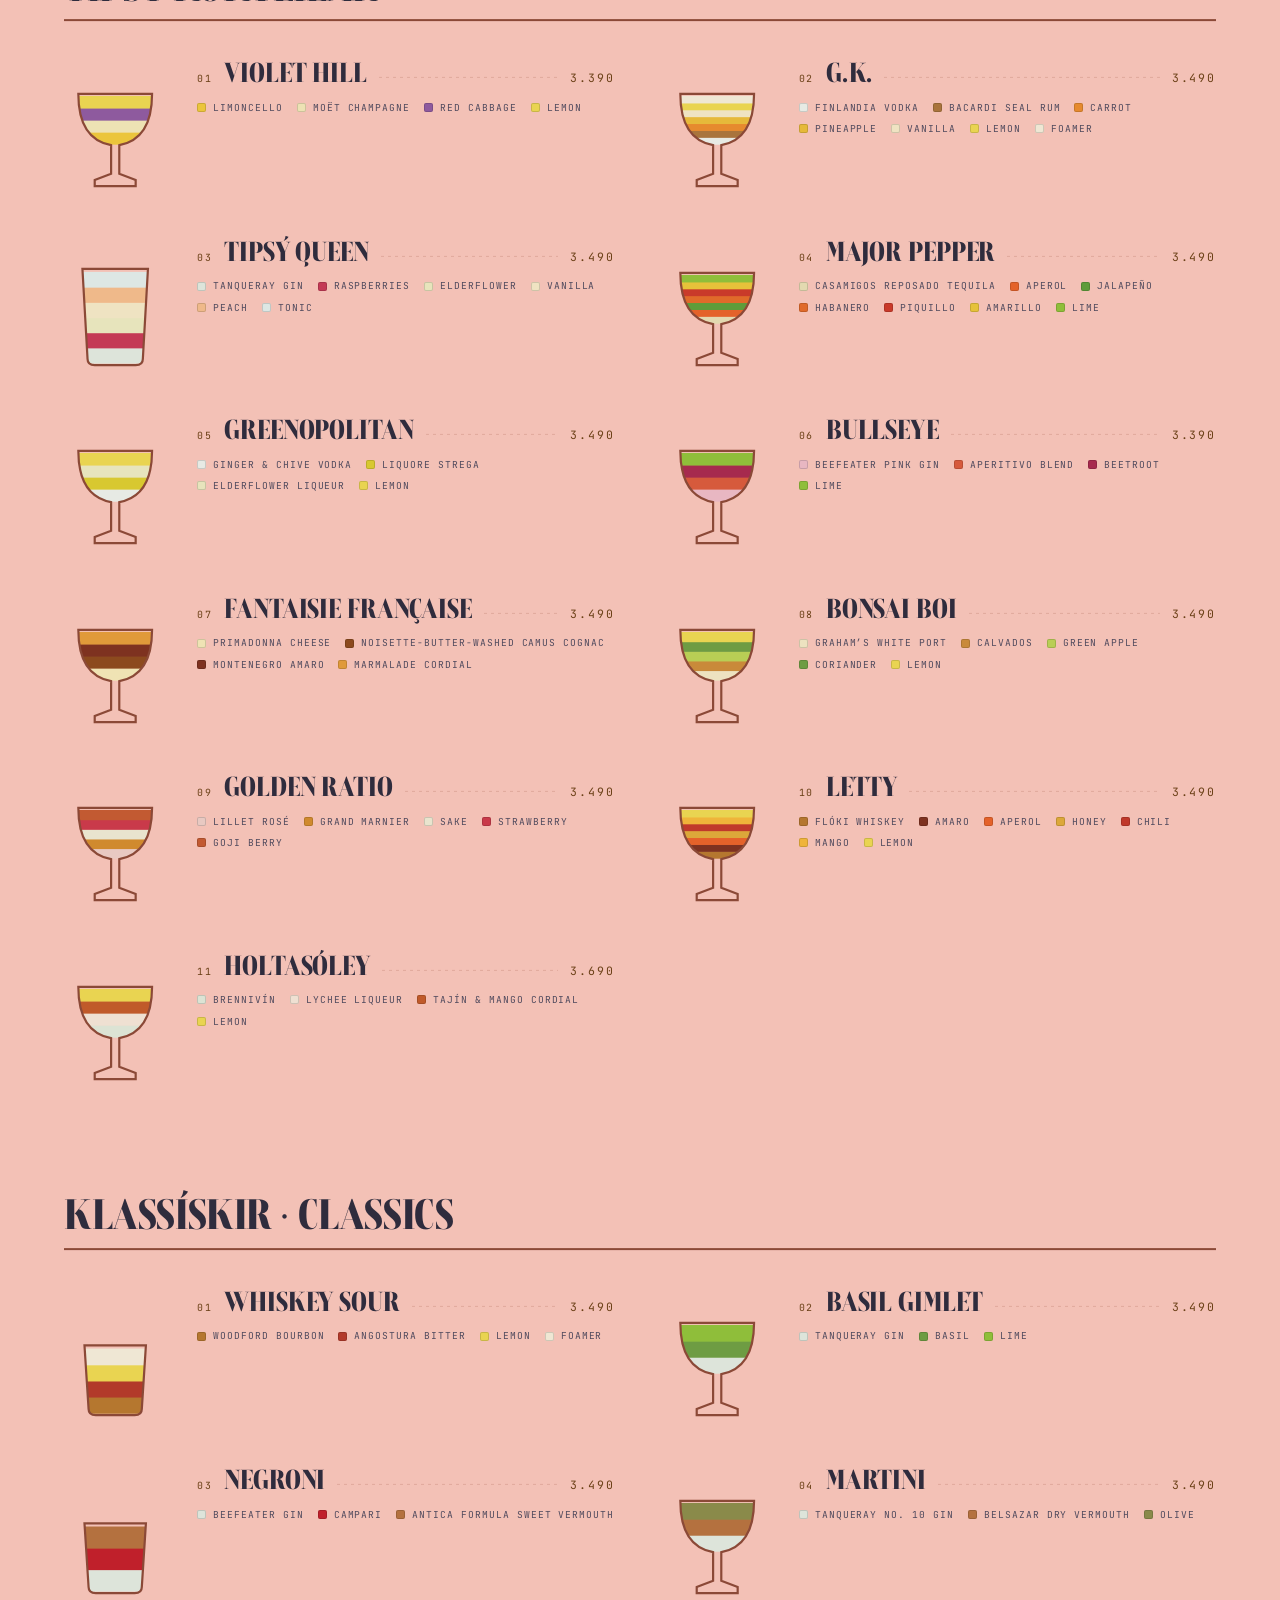
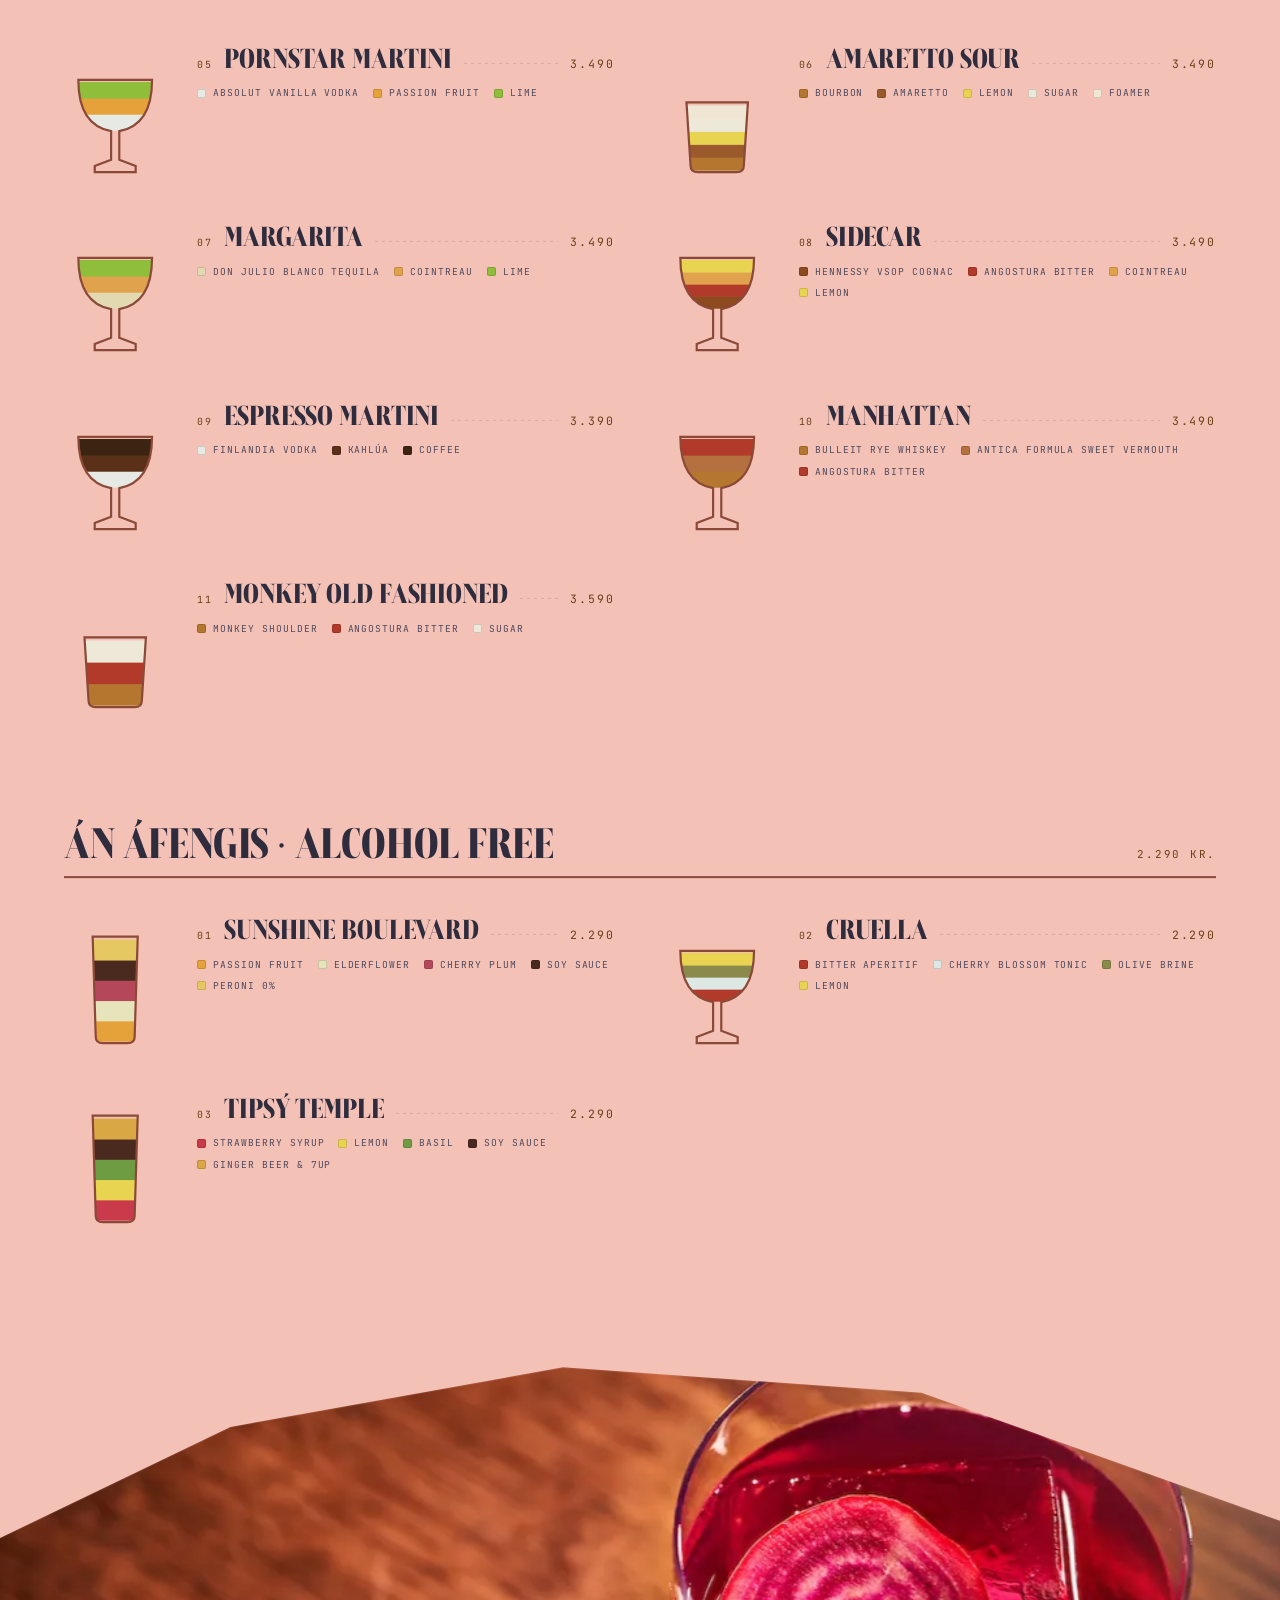
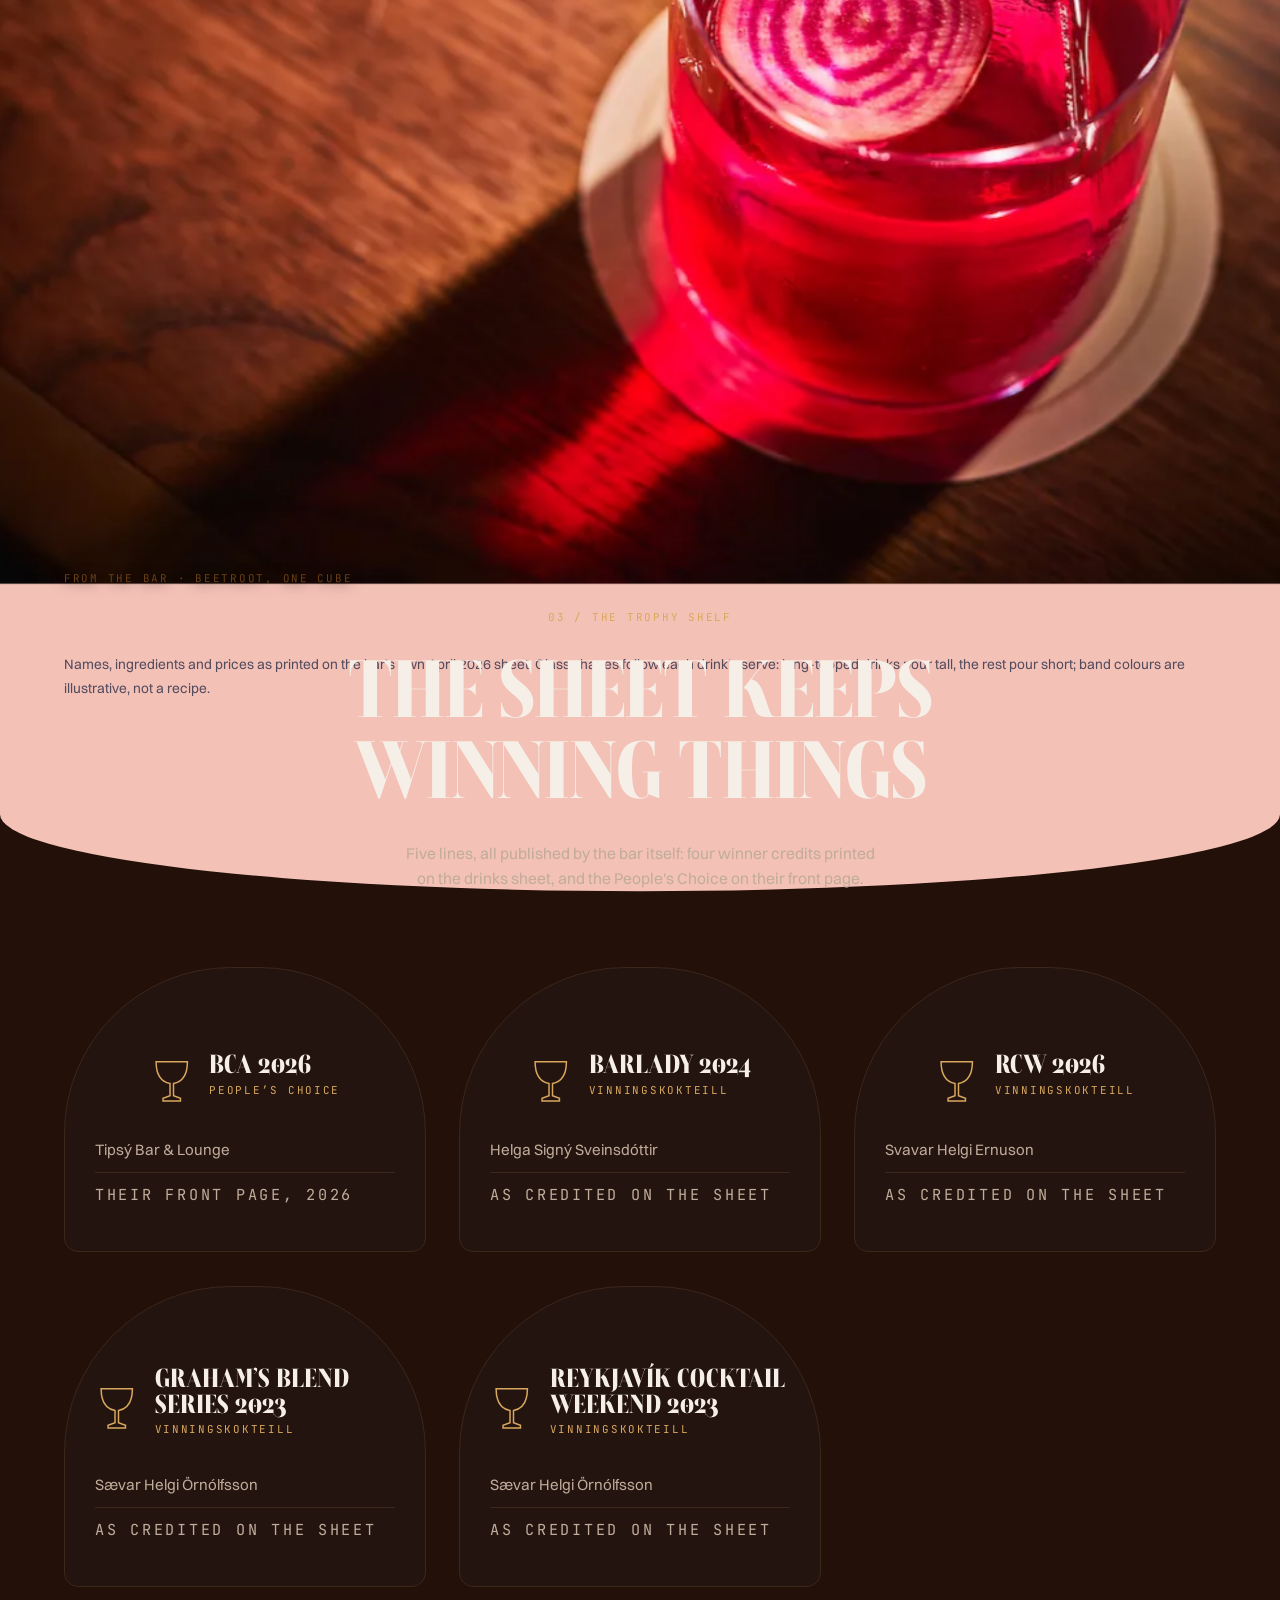
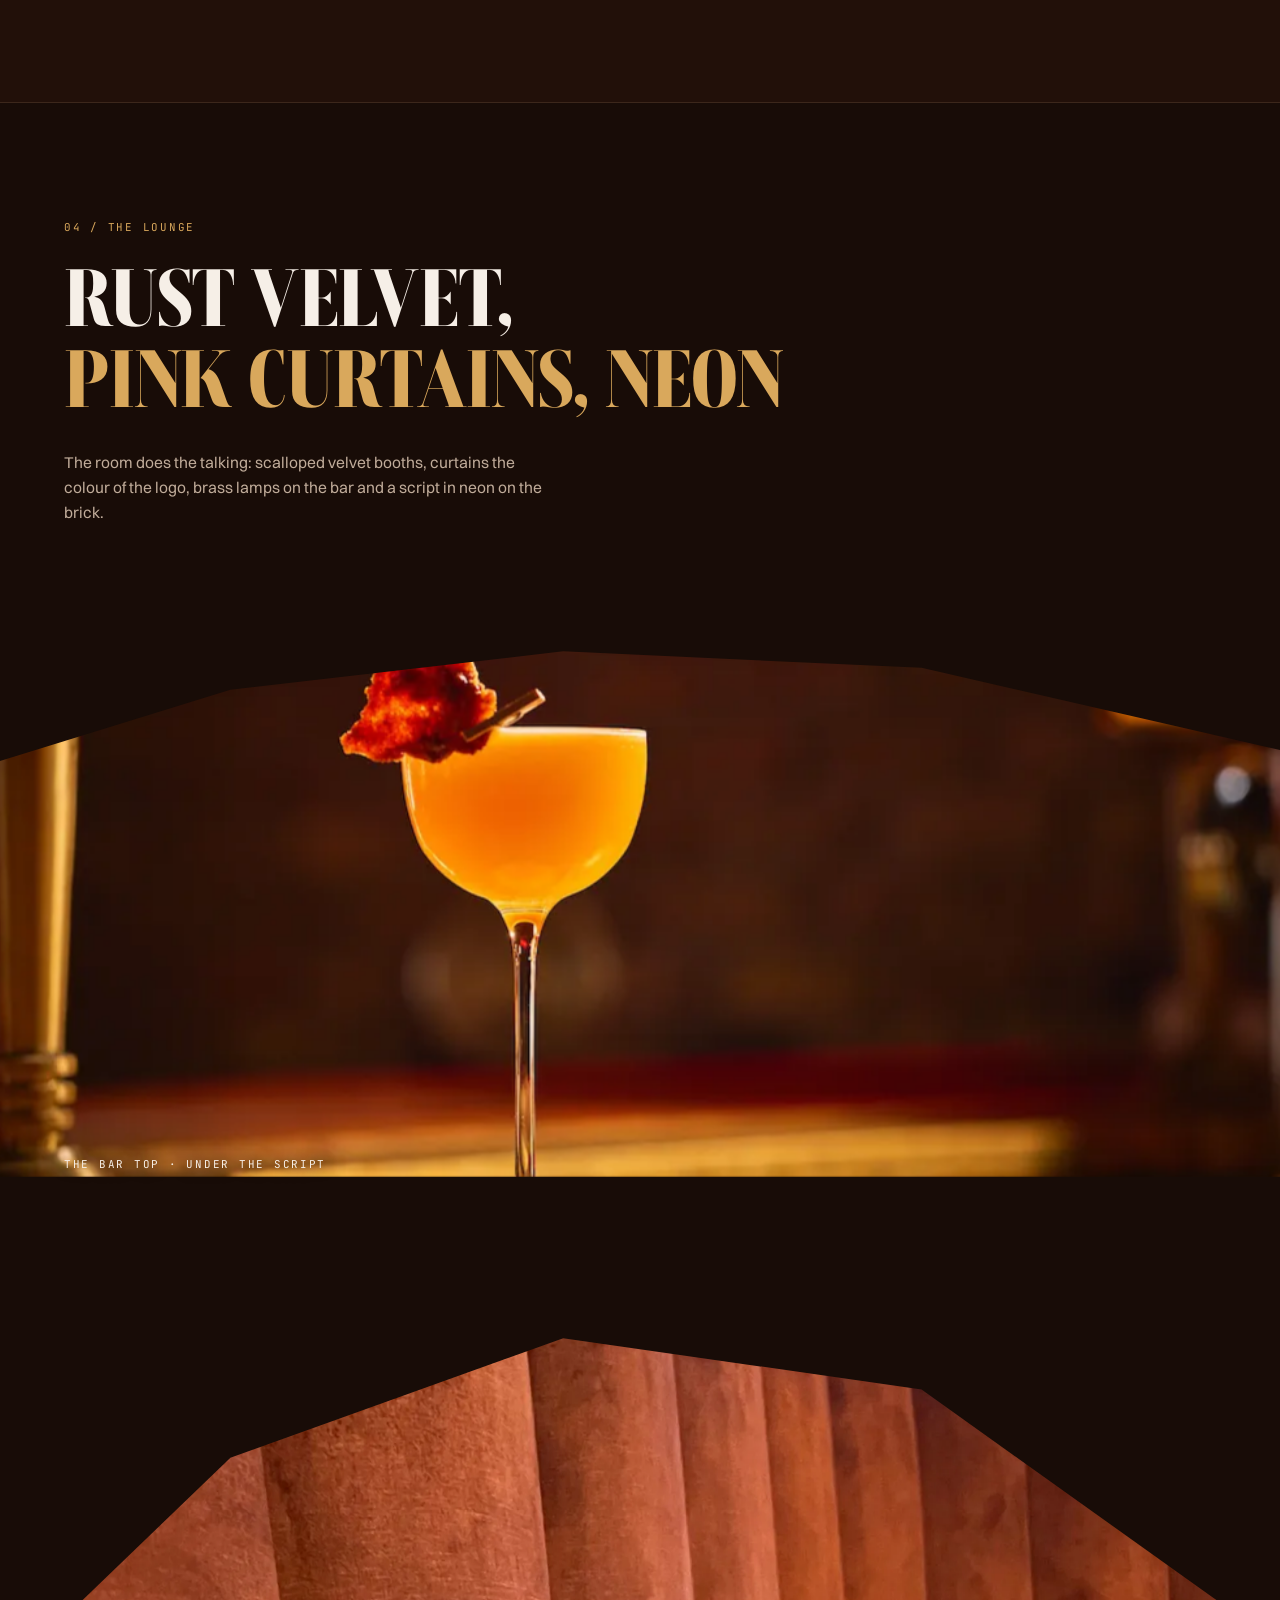
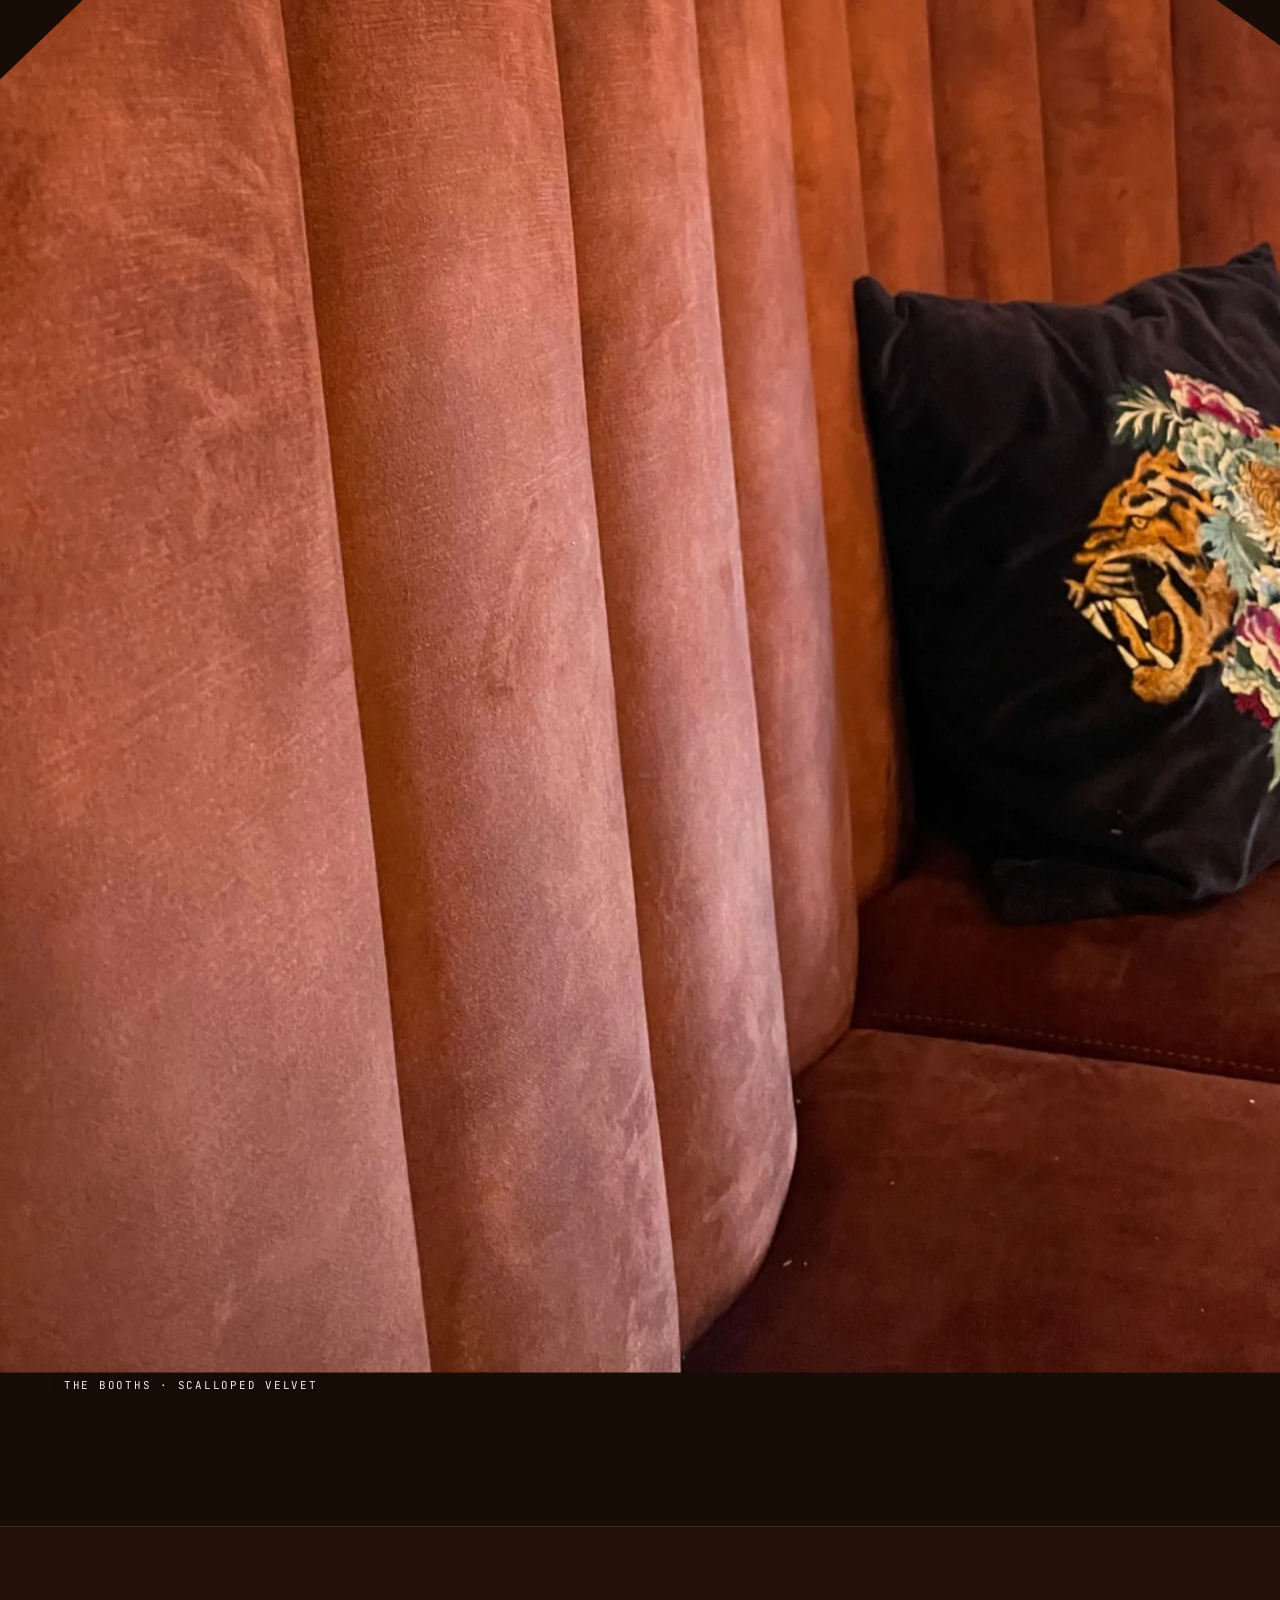
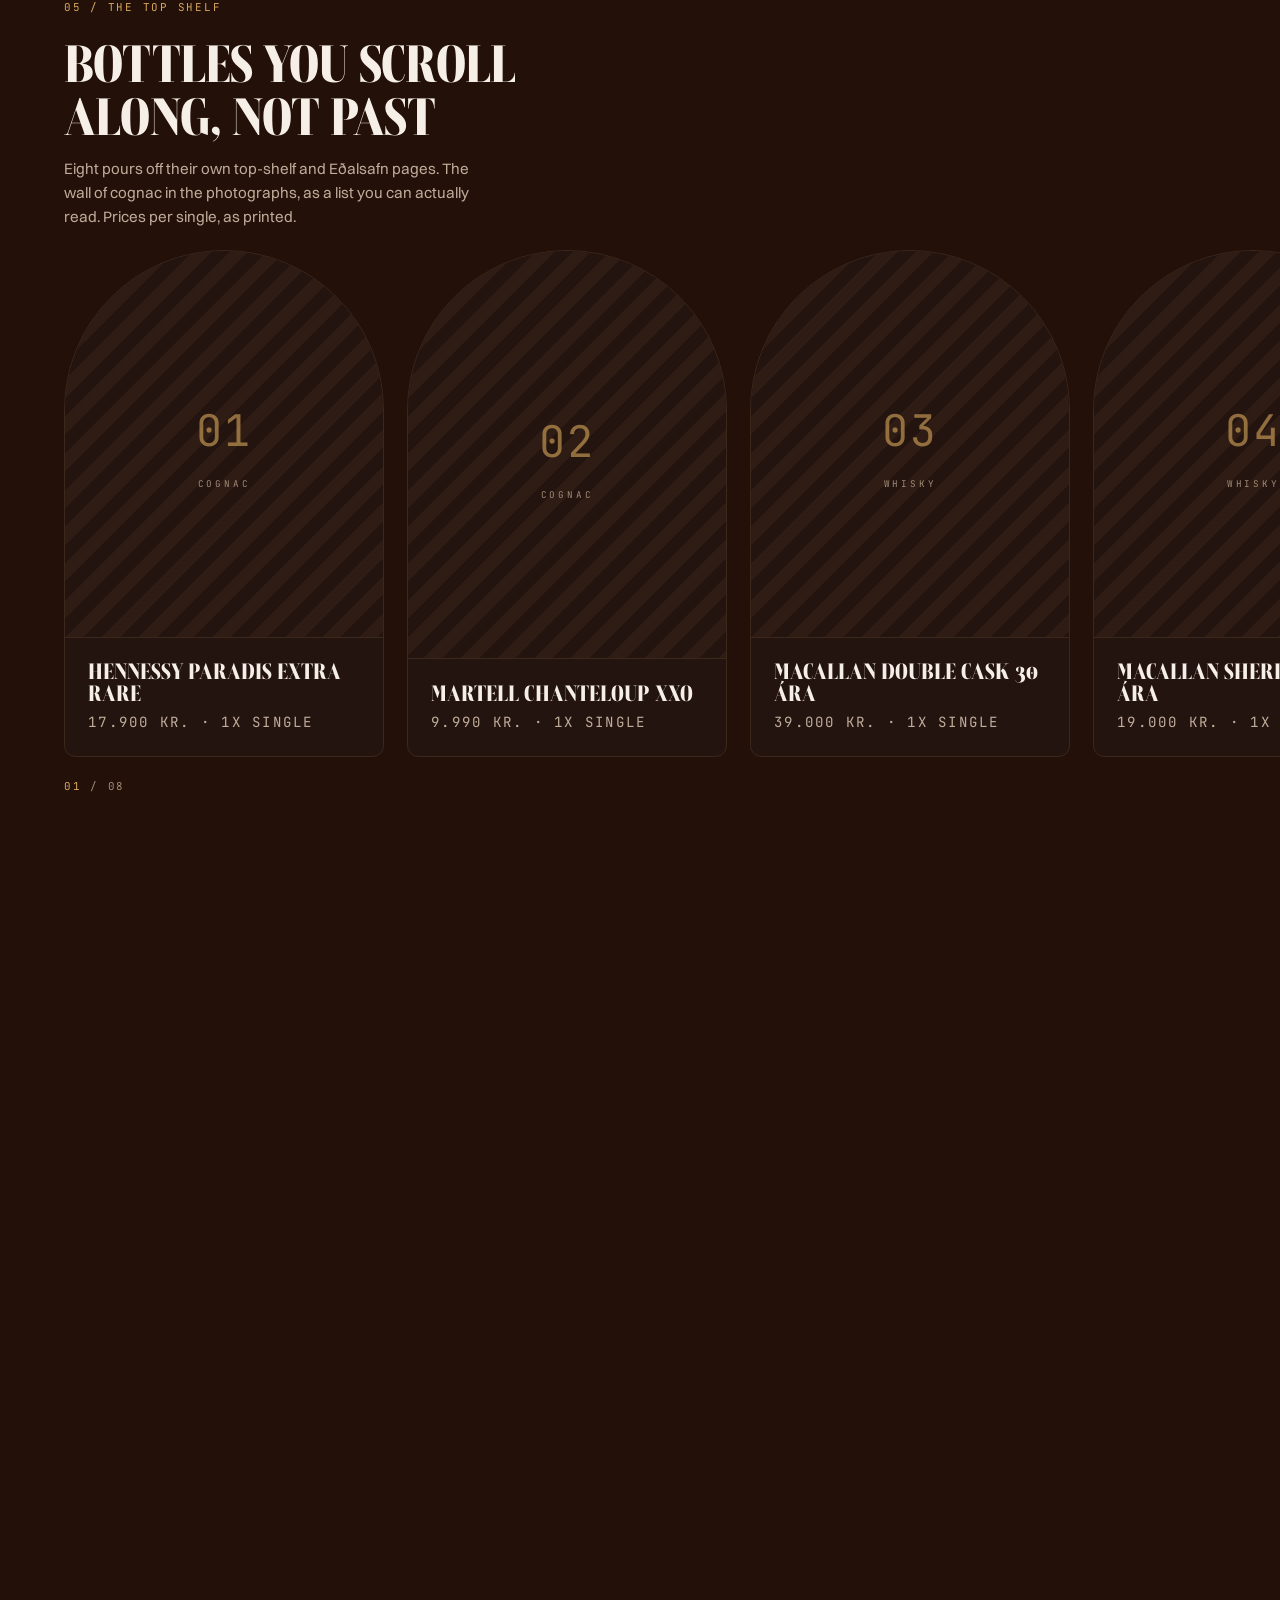
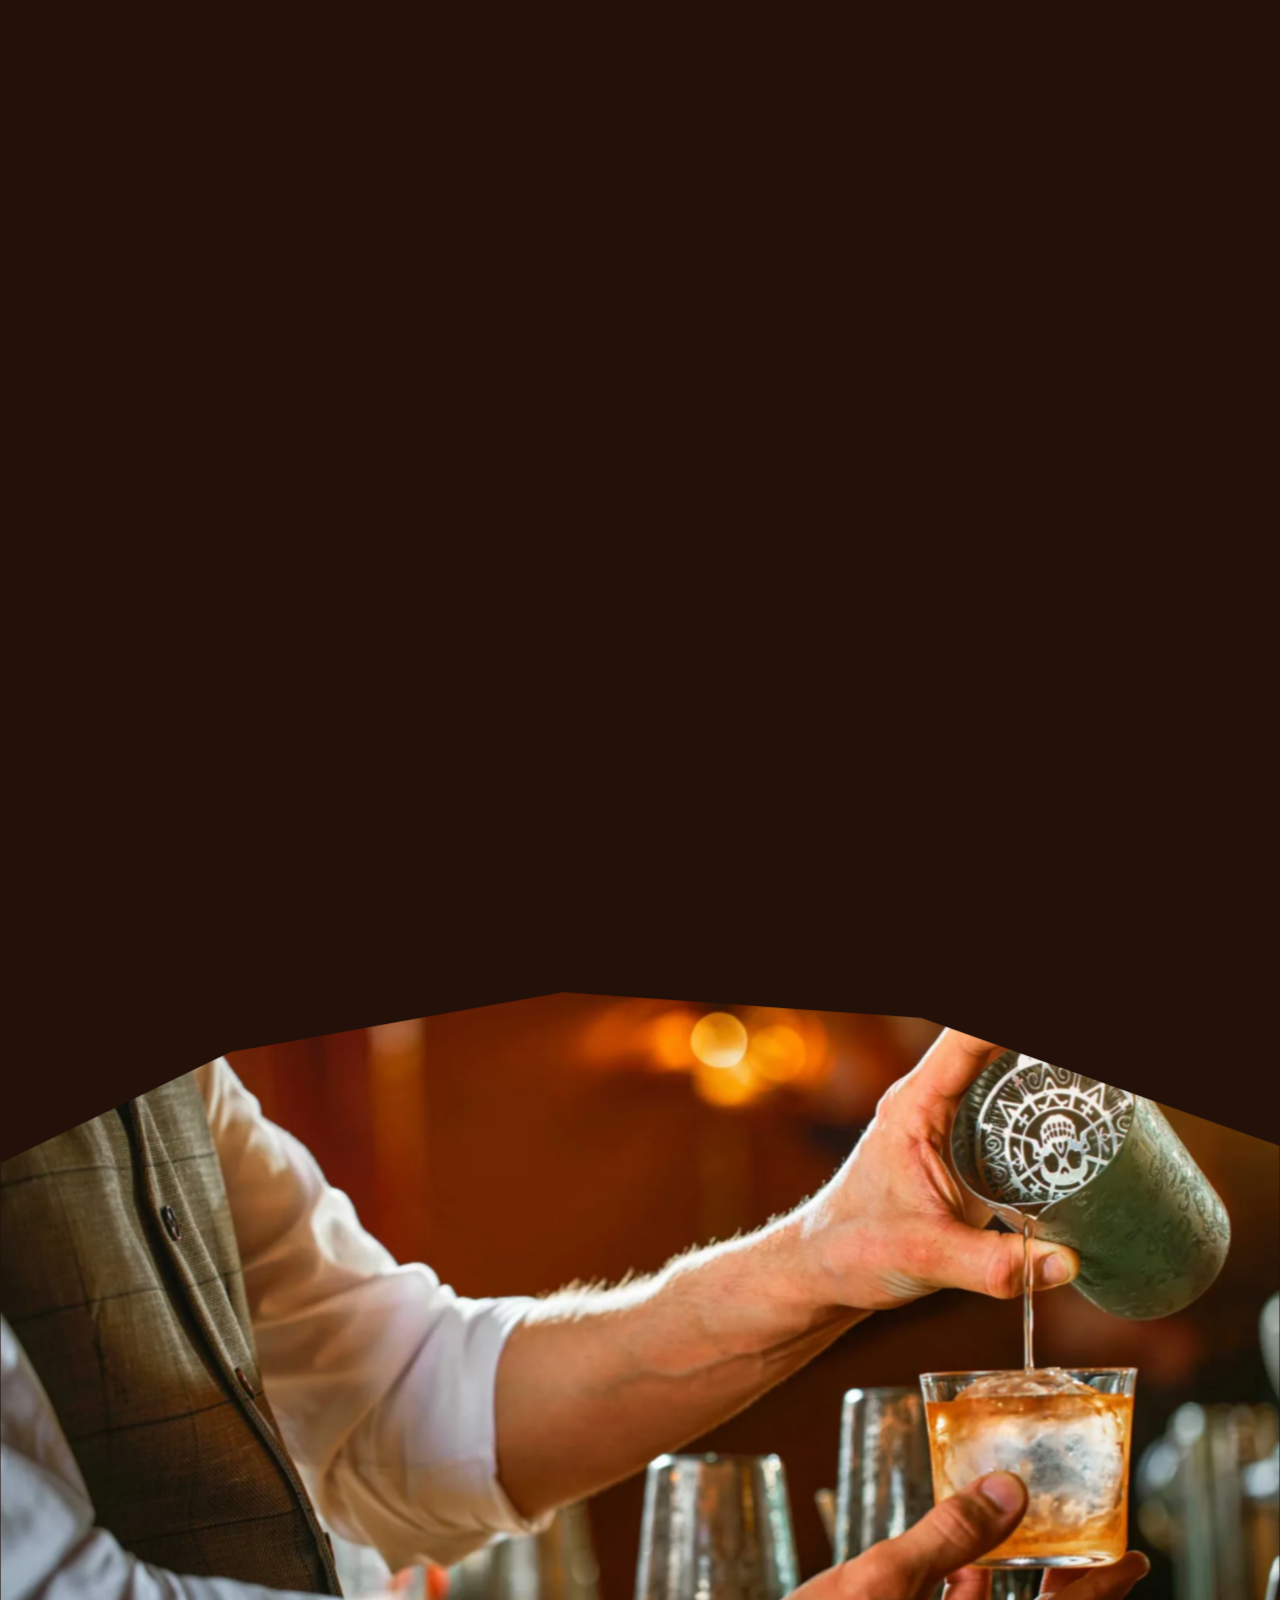
==== commit 7f140b36: "Tipsý: the SNDR mobile chrome standard — constant bar + sticky awning The header was a scroll-driven" ====
--- a/index.html
+++ b/index.html
@@ -50,6 +50,11 @@
 
 <a class="skip" href="#main">Skip to content</a>
 
+<!-- THE AWNING — first element in flow. Sticky at top:-100px so it rests
+     inside the iOS status-bar / Dynamic Island strip, the one layer a fixed
+     element can never paint into. Permanent, no state. -->
+<div class="awning" aria-hidden="true"></div>
+
 <!-- ══════════ opening scene ══════════
      Their navy — the ink of their own happy-hour graphic — rises behind the
      gold wordmark and drains away. Their own sign says the rest. -->
--- a/styles.css
+++ b/styles.css
@@ -71,11 +71,15 @@
 
 *,*::before,*::after{box-sizing:border-box}
 html{-webkit-text-size-adjust:100%}
+/* iOS chrome colour. Safari 26 no longer reads theme-color; it samples fixed
+   edge elements' background-color and falls back to BODY's. Both are set so
+   the status strip and the band under the URL bar are the room's darkness. */
+html,body{background-color:var(--void)}
 body{
   margin:0;background:var(--void);color:var(--ink);
   font-family:Switzer,system-ui,sans-serif;font-size:clamp(15px,1.05vw,17px);
   line-height:1.6;-webkit-font-smoothing:antialiased;
-  overflow-x:hidden;
+  overflow-x:clip; /* NEVER hidden — hidden silently kills every sticky descendant */
 }
 body.is-locked{overflow:hidden}
 img,video{max-width:100%;display:block}
@@ -171,24 +175,36 @@
 body.gate-on{overflow:hidden}
 .gate.is-gone{pointer-events:none}
 
-/* ── header: address left, their real logo centred, hours right ── */
+/* ── THE AWNING — the only thing that can own the Dynamic Island strip.
+   A fixed element paints ZERO pixels above the layout viewport, but that
+   strip renders the SCROLLING document, and position:sticky lives in the
+   scrolling layer. Stuck at top:-100px it rests inside the strip itself and
+   keeps it solid ink at every scroll position. At rest it is real headroom
+   so the bar starts below the island zone. Requires overflow-x:clip on the
+   root — hidden kills it silently. Permanent, no state, first in flow. */
+.awning{
+  position:sticky;top:-100px;height:106px;flex:none;
+  z-index:89;background:var(--void);pointer-events:none;
+}
+
+/* ── header: address left, their real logo centred, hours right ──
+   The constant bar. Fixed from FIRST PAINT, 88% ink glass over blur with a
+   hairline under it. It never hides, never reveals, never transforms, never
+   resizes — no scroll listener, no observer, no opacity gate. A header that
+   never moves can never detach, split, or arrive over content. It IS the
+   masthead. Do not reintroduce a scrolled state here. */
 .hdr{
-  position:fixed;inset:0 0 auto;z-index:90;
+  position:fixed;inset:0 0 auto 0;z-index:90;
   display:grid;grid-template-columns:1fr auto 1fr;align-items:center;gap:20px;
   padding:16px var(--pad);
-  transition:padding .5s var(--e),background-color .5s;
-  background:linear-gradient(to bottom,rgba(5,9,6,.72),rgba(5,9,6,0));
-}
-.hdr::after{
-  content:'';position:absolute;left:var(--pad);right:var(--pad);bottom:0;height:1px;
-  background:linear-gradient(to right,transparent,rgba(217,168,92,.42) 22%,rgba(217,168,92,.42) 78%,transparent);
-  transform:scaleX(0);transform-origin:50% 50%;transition:transform .7s var(--e-out);
-}
-.hdr.is-stuck::after{transform:scaleX(1)}
-.hdr.is-stuck{
-  padding-top:10px;padding-bottom:10px;background:rgba(5,9,6,.86);
-  -webkit-backdrop-filter:blur(16px) saturate(1.2);backdrop-filter:blur(16px) saturate(1.2);
-}
+  background-color:rgba(24,12,7,.88);
+  -webkit-backdrop-filter:blur(10px);backdrop-filter:blur(10px);
+  border-bottom:1px solid rgba(217,168,92,.14);
+}
+/* Content passes under a permanent bar, so anchor jumps must stop short of
+   it or the jumped-to heading lands underneath the glass. */
+#top,#main,#drinks,#happy,#shelf,#cellar,#room,#wins,#visit{scroll-margin-top:88px}
+
 .hdr__side{display:flex;align-items:center;gap:16px;color:var(--faint);margin:0}
 .hdr__side sup{font-size:.72em}
 .hdr__side--r{justify-content:flex-end}
@@ -206,9 +222,7 @@
 .hdr__mark{display:block;line-height:0;transition:opacity .3s}
 .hdr__mark img{
   width:clamp(62px,6.4vw,92px);height:auto;
-  transition:width .5s var(--e);
-}
-.hdr.is-stuck .hdr__mark img{width:clamp(52px,5vw,70px)}
+}
 .hdr__mark:hover{opacity:.82}
 
 .burger{
